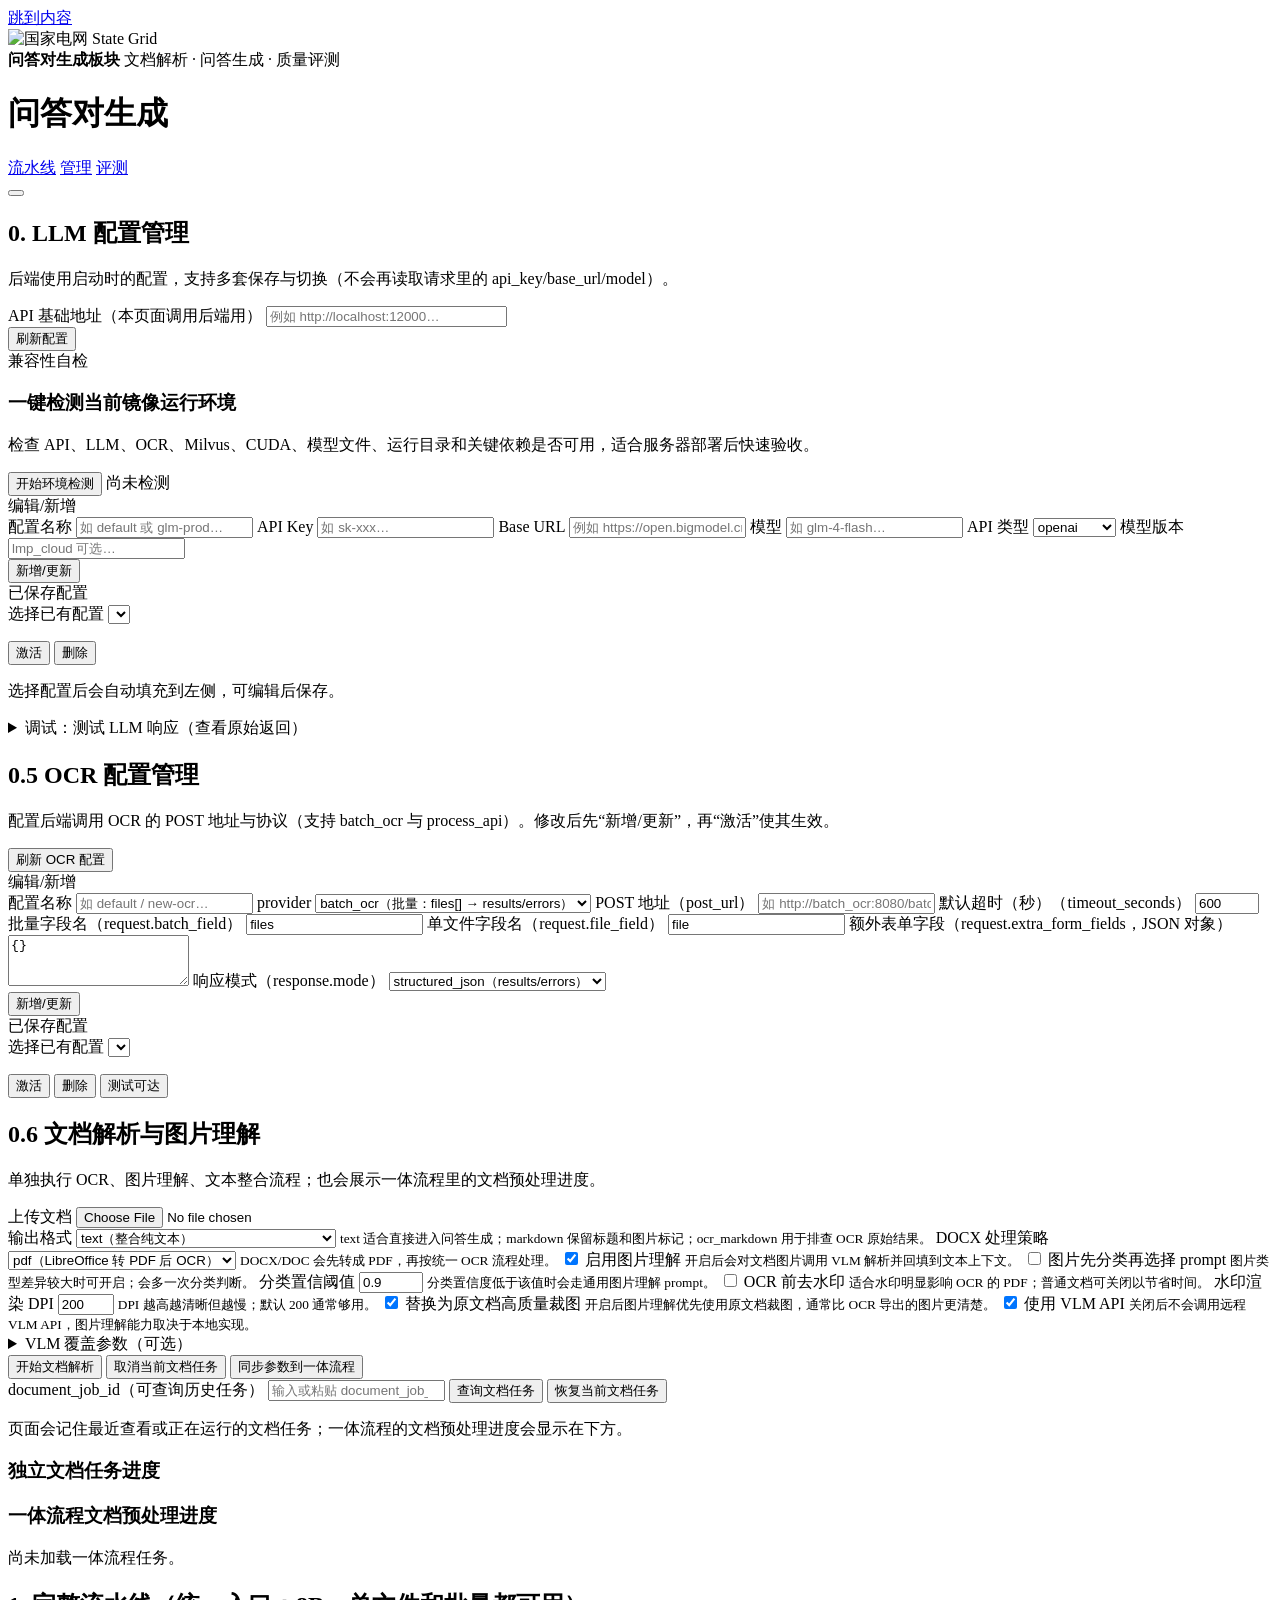
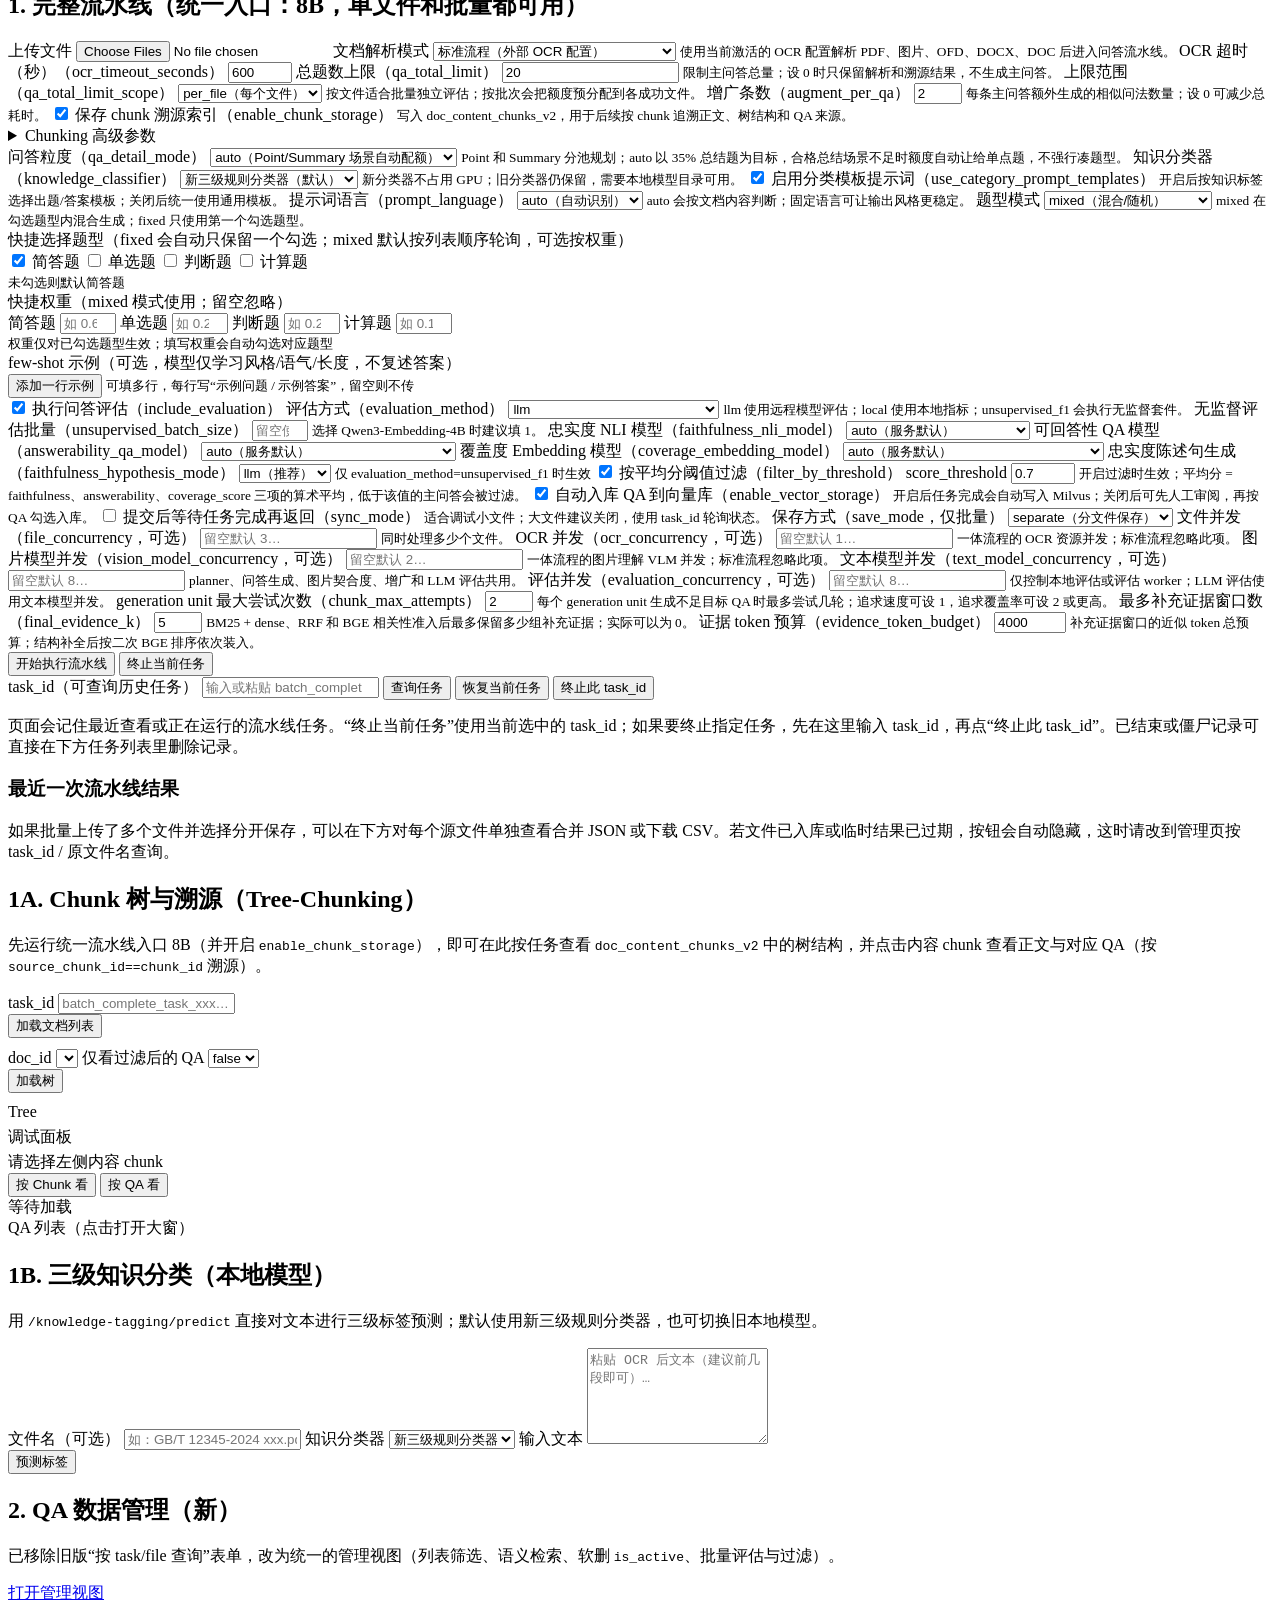
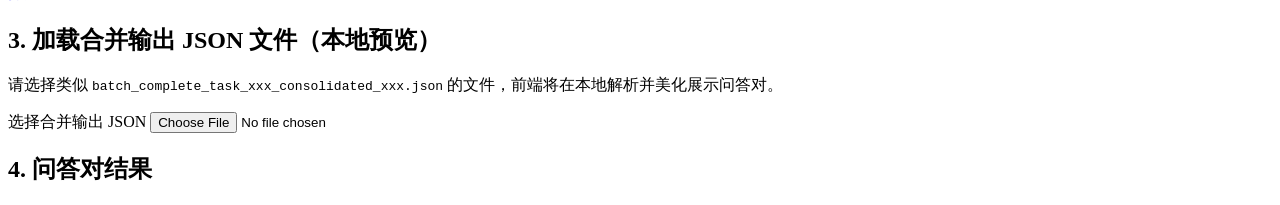
==== static/index.html @ fcb0b1b2 "fix(ui): refresh concurrency settings assets" ====
<!doctype html>
<html lang="zh-CN">
  <head>
    <meta charset="utf-8" />
    <meta name="viewport" content="width=device-width, initial-scale=1" />
    <title>QA 处理与浏览</title>
    <link rel="icon" type="image/png" href="/ui/59e73d111ceb75d7cefaa8ec07f9fb07.png" />
    <link rel="preconnect" href="https://fonts.googleapis.com" />
    <link rel="preconnect" href="https://fonts.gstatic.com" crossorigin />
    <link
      href="https://fonts.googleapis.com/css2?family=Fira+Code:wght@400;500;600&family=Fira+Sans:wght@300;400;500;600;700&display=swap"
      rel="stylesheet"
    />
    <link rel="stylesheet" href="/ui/styles.css?v=2026-08-14-7" />
  </head>
  <body class="app-shell qa-workbench-redesign">
    <a class="skip-link" href="#main">跳到内容</a>
    <header>
      <div class="header-row">
        <div class="app-brand" aria-label="问答对生成板块">
          <div class="app-brand-logo">
            <img src="/ui/59e73d111ceb75d7cefaa8ec07f9fb07.png" alt="国家电网 State Grid" />
          </div>
          <div class="app-brand-copy">
            <strong>问答对生成板块</strong>
            <span>文档解析 · 问答生成 · 质量评测</span>
          </div>
        </div>
        <h1 class="app-shell-page-title">问答对生成</h1>
        <div class="header-actions">
          <nav class="nav">
            <a class="active" href="/ui/index.html" aria-current="page">流水线</a>
            <a href="/ui/admin.html">管理</a>
            <a href="/ui/eval.html">评测</a>
          </nav>
          <button type="button" class="icon-btn" id="themeToggle" aria-label="切换主题" title="切换主题"></button>
        </div>
      </div>
    </header>

    <main id="main">
      <section class="card">
        <h2>0. LLM 配置管理</h2>
        <p class="hint">
          后端使用启动时的配置，支持多套保存与切换（不会再读取请求里的 api_key/base_url/model）。
        </p>
        <div class="form-grid" style="margin-top: 10px">
          <label>
            API 基础地址（本页面调用后端用）
            <input
              type="text"
              id="apiBaseUrl"
              placeholder="例如 http://localhost:12000…"
              size="28"
            />
          </label>
          <div class="actions-row">
            <button type="button" id="btnCfgRefresh" class="secondary">刷新配置</button>
          </div>
          <span id="cfgStatus" class="hint" aria-live="polite"></span>
        </div>
        <div class="env-check-panel" aria-labelledby="envCheckTitle">
          <div class="env-check-copy">
            <div class="eyebrow">兼容性自检</div>
            <h3 id="envCheckTitle">一键检测当前镜像运行环境</h3>
            <p>
              检查 API、LLM、OCR、Milvus、CUDA、模型文件、运行目录和关键依赖是否可用，适合服务器部署后快速验收。
            </p>
          </div>
          <div class="env-check-action">
            <div class="actions-row env-check-row">
              <button type="button" id="btnEnvironmentCheck" class="env-check-button">开始环境检测</button>
              <span id="environmentCheckStatus" class="env-check-status" aria-live="polite">尚未检测</span>
            </div>
            <div id="environmentCheckSummary" class="env-check-summary" hidden></div>
          </div>
          <div id="environmentCheckResults" class="env-check-results" hidden></div>
        </div>
        <div class="llm-config-split">
          <div class="llm-config-panel">
            <div class="llm-config-title">编辑/新增</div>
            <div class="llm-config-fields">
              <label>
                配置名称
                <input type="text" id="cfgName" placeholder="如 default 或 glm-prod…" />
              </label>
              <label>
                API Key
                <input type="text" id="cfgKey" placeholder="如 sk-xxx…" />
              </label>
              <label>
                Base URL
                <input
                  type="text"
                  id="cfgBaseUrl"
                  placeholder="例如 https://open.bigmodel.cn/api/paas/v4/…"
                />
              </label>
              <label>
                模型
                <input type="text" id="cfgModel" placeholder="如 glm-4-flash…" />
              </label>
              <label>
                API 类型
                <select id="cfgApiType">
                  <option value="openai">openai</option>
                  <option value="lmp_cloud">lmp_cloud</option>
                </select>
              </label>
              <label>
                模型版本
                <input type="text" id="cfgModelVersion" placeholder="lmp_cloud 可选…" />
              </label>
            </div>
            <div class="actions-row llm-config-actions">
              <button type="button" id="btnCfgSave">新增/更新</button>
            </div>
          </div>

          <div class="llm-config-panel">
            <div class="llm-config-title">已保存配置</div>
            <label>
              选择已有配置
              <select id="cfgSelect"></select>
            </label>
            <p id="cfgActive" class="hint llm-config-active"></p>
            <div class="actions-row llm-config-actions">
              <button type="button" id="btnCfgActivate">激活</button>
              <button type="button" id="btnCfgDelete" class="danger">删除</button>
            </div>
            <p class="hint">选择配置后会自动填充到左侧，可编辑后保存。</p>
          </div>
        </div>

        <details style="margin-top: 10px">
          <summary>调试：测试 LLM 响应（查看原始返回）</summary>
          <div class="form-grid" style="margin-top: 10px">
            <label>
              system_prompt
              <input
                type="text"
                id="llmDebugSystemPrompt"
                value="You are a helpful assistant."
              />
            </label>
            <label>
              response_format
              <select id="llmDebugResponseFormat">
                <option value="json_object" selected>json_object</option>
                <option value="text">text</option>
              </select>
            </label>
            <label>
              timeout_seconds
              <input type="number" id="llmDebugTimeoutSeconds" value="30" min="1" max="600" />
            </label>
            <label>
              max_tokens
              <input type="number" id="llmDebugMaxTokens" value="256" min="1" max="4096" />
            </label>
          </div>
          <label style="margin-top: 10px">
            prompt
            <textarea id="llmDebugPrompt" rows="4">{"ping":"pong"}</textarea>
          </label>
          <div class="actions-row" style="margin-top: 10px">
            <button type="button" id="btnLlmDebug" class="secondary">测试 LLM 响应</button>
          </div>
          <pre id="llmDebugOutput"></pre>
        </details>
      </section>

      <section class="card">
        <h2>0.5 OCR 配置管理</h2>
        <p class="hint">
          配置后端调用 OCR 的 POST 地址与协议（支持 batch_ocr 与 process_api）。修改后先“新增/更新”，再“激活”使其生效。
        </p>
        <div class="form-grid" style="margin-top: 10px">
          <div class="actions-row">
            <button type="button" id="btnOcrCfgRefresh" class="secondary">刷新 OCR 配置</button>
          </div>
          <span id="ocrCfgStatus" class="hint" aria-live="polite"></span>
        </div>
        <div class="llm-config-split">
          <div class="llm-config-panel">
            <div class="llm-config-title">编辑/新增</div>
            <div class="llm-config-fields">
              <label>
                配置名称
                <input type="text" id="ocrCfgName" placeholder="如 default / new-ocr…" />
              </label>
              <label>
                provider
                <select id="ocrCfgProvider">
                  <option value="batch_ocr" selected>batch_ocr（批量：files[] → results/errors）</option>
                  <option value="process_api">process_api（单文件：file → text/file）</option>
                </select>
              </label>
              <label>
                POST 地址（post_url）
                <input
                  type="text"
                  id="ocrCfgPostUrl"
                  placeholder="如 http://batch_ocr:8080/batch_ocr 或 http://new-ocr:8000/process…"
                />
              </label>
              <label>
                默认超时（秒）（timeout_seconds）
                <input type="number" id="ocrCfgTimeoutSeconds" value="600" min="1" max="3600" step="1" />
              </label>
              <label>
                批量字段名（request.batch_field）
                <input type="text" id="ocrCfgBatchField" value="files" />
              </label>
              <label>
                单文件字段名（request.file_field）
                <input type="text" id="ocrCfgFileField" value="file" />
              </label>
              <label>
                额外表单字段（request.extra_form_fields，JSON 对象）
                <textarea id="ocrCfgExtraFields" rows="3">{}</textarea>
              </label>
              <label>
                响应模式（response.mode）
                <select id="ocrCfgResponseMode">
                  <option value="structured_json" selected>structured_json（results/errors）</option>
                  <option value="text">text（响应体为全文）</option>
                  <option value="file">file（响应体为文本文件）</option>
                </select>
              </label>
            </div>
            <div class="actions-row llm-config-actions">
              <button type="button" id="btnOcrCfgSave">新增/更新</button>
            </div>
          </div>

          <div class="llm-config-panel">
            <div class="llm-config-title">已保存配置</div>
            <label>
              选择已有配置
              <select id="ocrCfgSelect"></select>
            </label>
            <p id="ocrCfgActive" class="hint llm-config-active"></p>
            <div class="actions-row llm-config-actions">
              <button type="button" id="btnOcrCfgActivate">激活</button>
              <button type="button" id="btnOcrCfgDelete" class="danger">删除</button>
              <button type="button" id="btnOcrCfgTest" class="secondary">测试可达</button>
            </div>
          </div>
        </div>
      </section>

      <section class="card" id="dwDocumentPanel">
        <h2>0.6 文档解析与图片理解</h2>
        <p class="hint">
          单独执行 OCR、图片理解、文本整合流程；也会展示一体流程里的文档预处理进度。
        </p>
        <form id="dwJobForm">
          <label>
            上传文档
            <input type="file" id="dwFileInput" />
          </label>
          <div class="form-grid">
            <label>
              输出格式
              <select id="dwOutputFormat">
                <option value="text" selected>text（整合纯文本）</option>
                <option value="markdown">markdown（整合 Markdown）</option>
                <option value="ocr_markdown">ocr_markdown（原始 OCR Markdown）</option>
              </select>
              <small>text 适合直接进入问答生成；markdown 保留标题和图片标记；ocr_markdown 用于排查 OCR 原始结果。</small>
            </label>
            <label>
              DOCX 处理策略
              <select id="dwDocxStrategy">
                <option value="pdf" selected>pdf（LibreOffice 转 PDF 后 OCR）</option>
              </select>
              <small>DOCX/DOC 会先转成 PDF，再按统一 OCR 流程处理。</small>
            </label>
            <label>
              <input type="checkbox" id="dwEnableImageAnalysis" checked />
              启用图片理解
              <small>开启后会对文档图片调用 VLM 解析并回填到文本上下文。</small>
            </label>
            <label>
              <input type="checkbox" id="dwEnableClassification" />
              图片先分类再选择 prompt
              <small>图片类型差异较大时可开启；会多一次分类判断。</small>
            </label>
            <label>
              分类置信阈值
              <input type="number" id="dwClassificationThreshold" value="0.9" min="0" max="1" step="0.01" />
              <small>分类置信度低于该值时会走通用图片理解 prompt。</small>
            </label>
            <label>
              <input type="checkbox" id="dwRemoveWatermark" />
              OCR 前去水印
              <small>适合水印明显影响 OCR 的 PDF；普通文档可关闭以节省时间。</small>
            </label>
            <label>
              水印渲染 DPI
              <input type="number" id="dwWatermarkDpi" value="200" min="72" max="600" step="1" />
              <small>DPI 越高越清晰但越慢；默认 200 通常够用。</small>
            </label>
            <label>
              <input type="checkbox" id="dwReplaceImages" checked />
              替换为原文档高质量裁图
              <small>开启后图片理解优先使用原文档裁图，通常比 OCR 导出的图片更清楚。</small>
            </label>
            <label>
              <input type="checkbox" id="dwUseApi" checked />
              使用 VLM API
              <small>关闭后不会调用远程 VLM API，图片理解能力取决于本地实现。</small>
            </label>
          </div>
          <details style="width: 100%">
            <summary>VLM 覆盖参数（可选）</summary>
            <div class="form-grid" style="margin-top: 10px">
              <label>
                API Base
                <input type="text" id="dwVlmApiBase" placeholder="留空使用当前激活 OCR 配置里的 VLM API Base…" />
              </label>
              <label>
                模型
                <input type="text" id="dwVlmModelName" placeholder="留空使用当前激活 OCR 配置里的 VLM 模型…" />
              </label>
              <label>
                API Key
                <input type="text" id="dwVlmApiKey" placeholder="留空使用当前激活 OCR 配置里的 VLM Key…" />
              </label>
              <label>
                API 类型
                <select id="dwVlmApiType">
                  <option value="openai" selected>openai</option>
                  <option value="lmp_cloud">lmp_cloud</option>
                </select>
              </label>
              <label>
                模型版本
                <input type="text" id="dwVlmModelVersion" placeholder="可选…" />
              </label>
            </div>
          </details>
          <div class="actions-row">
            <button type="submit">开始文档解析</button>
            <button type="button" id="dwCancelJobBtn" class="secondary">取消当前文档任务</button>
            <button type="button" id="dwSyncToIntegratedBtn" class="secondary">同步参数到一体流程</button>
          </div>
        </form>
        <div class="task-console">
          <div class="task-console-grid">
            <label class="task-console-primary">
              document_job_id（可查询历史任务）
              <input type="search" id="dwJobIdInput" placeholder="输入或粘贴 document_job_xxx…" />
            </label>
            <button type="button" id="dwLoadJobBtn" class="secondary">查询文档任务</button>
            <button type="button" id="dwRestoreJobBtn" class="secondary">恢复当前文档任务</button>
          </div>
          <p class="hint" id="dwJobHint">页面会记住最近查看或正在运行的文档任务；一体流程的文档预处理进度会显示在下方。</p>
          <div id="dwJobHistory" class="task-history-list"></div>
        </div>
        <div class="dw-progress-layout">
          <section class="dw-progress-panel">
            <h3>独立文档任务进度</h3>
            <div id="dwProgressSummary" class="dw-progress-summary"></div>
            <div id="dwProgressFiles" class="dw-file-progress-list"></div>
            <div id="dwOutputLinks" class="dw-output-links"></div>
            <pre id="dwJobStatus"></pre>
          </section>
          <section class="dw-progress-panel">
            <h3>一体流程文档预处理进度</h3>
            <div id="dwIntegratedProgress" class="dw-file-progress-list">
              <div class="task-history-empty">尚未加载一体流程任务。</div>
            </div>
          </section>
        </div>
      </section>

      <section class="card">
        <h2>1. 完整流水线（统一入口：8B，单文件和批量都可用）</h2>
        <form id="pipelineForm">
          <label>
            上传文件
            <input
              type="file"
              id="pipelineFileInput"
              multiple
            />
          </label>
          <label>
            文档解析模式
            <select id="pipelineProcessingMode">
              <option value="standard" selected>标准流程（外部 OCR 配置）</option>
              <option value="integrated">一体流程（内置文档解析与图片理解）</option>
            </select>
            <small id="pipelineProcessingModeHint">
              使用当前激活的 OCR 配置解析 PDF、图片、OFD、DOCX、DOC 后进入问答流水线。
            </small>
          </label>
          <label id="ocrTimeoutField">
            OCR 超时（秒）（ocr_timeout_seconds）
            <input
              type="number"
              id="ocrTimeoutSeconds"
              value="600"
              min="1"
              max="3600"
              step="1"
            />
          </label>
          <details id="integratedDocumentOptions" style="width: 100%" hidden>
            <summary>内置文档解析参数</summary>
            <div class="form-grid" style="margin-top: 10px">
              <label>
                <input type="checkbox" id="integratedOcrEnabled" checked />
                启用 OCR/文档抽取（ocr_enabled）
              </label>
              <label>
                <input type="checkbox" id="integratedOcrFailFast" />
                任一文件解析失败则整体失败（ocr_fail_fast）
              </label>
              <label>
                <input type="checkbox" id="integratedRemoveWatermark" />
                OCR 前去水印预处理（remove_watermark）
              </label>
              <label>
                <input type="checkbox" id="integratedReplaceImages" checked />
                替换为原文档高质量裁图（replace_images）
              </label>
              <label>
                水印渲染 DPI（watermark_dpi）
                <input type="number" id="integratedWatermarkDpi" value="200" min="72" max="600" step="1" />
              </label>
              <label>
                DOCX 处理策略（docx_strategy）
                <select id="integratedDocxStrategy">
                  <option value="pdf" selected>pdf（LibreOffice 转 PDF 后 OCR）</option>
                </select>
              </label>
              <label>
                图片上下文摘要（image_context_summary_mode）
                <select id="imageContextSummaryMode">
                  <option value="lightweight" selected>lightweight</option>
                  <option value="llm">llm</option>
                </select>
              </label>
              <label>
                <input type="checkbox" id="integratedEnableImageAnalysis" checked />
                执行图片理解（enable_image_analysis）
              </label>
              <label>
                <input type="checkbox" id="integratedEnableImageClassification" />
                图片先分类再选择 prompt（enable_image_classification）
              </label>
              <label>
                图片分类置信阈值（classification_confidence_threshold）
                <input type="number" id="integratedClassificationThreshold" value="0" min="0" max="1" step="0.01" />
              </label>
              <label>
                <input type="checkbox" id="imageFitCheckEnabled" checked />
                图片解析结果契合度判断（image_fit_check_enabled）
              </label>
              <label>
                图片回填最小分数（image_fit_min_score）
                <input type="number" id="imageFitMinScore" value="0.65" min="0" max="1" step="0.01" />
              </label>
            </div>
            <details style="margin-top: 10px">
              <summary>图片理解 VLM 覆盖参数（可选）</summary>
              <div class="form-grid" style="margin-top: 10px">
                <label>
                  VLM API Base（vlm_api_base）
                  <input type="text" id="integratedVlmApiBase" placeholder="留空使用当前激活 OCR 配置里的 VLM API Base…" />
                </label>
                <label>
                  VLM 模型名（vlm_model_name）
                  <input type="text" id="integratedVlmModelName" placeholder="留空使用当前激活 OCR 配置里的 VLM 模型…" />
                </label>
                <label>
                  VLM API Key（vlm_api_key）
                  <input type="text" id="integratedVlmApiKey" placeholder="留空使用当前激活 OCR 配置里的 VLM Key…" />
                </label>
                <label>
                  VLM API 类型（vlm_api_type）
                  <select id="integratedVlmApiType">
                    <option value="">默认</option>
                    <option value="openai">openai</option>
                    <option value="lmp_cloud">lmp_cloud</option>
                  </select>
                </label>
                <label>
                  VLM 模型版本（vlm_model_version）
                  <input type="text" id="integratedVlmModelVersion" placeholder="可选…" />
                </label>
              </div>
            </details>
          </details>
          <label>
            总题数上限（qa_total_limit）
            <input
              type="number"
              id="qaTotalLimit"
              value="20"
              min="0"
            />
            <small>限制主问答总量；设 0 时只保留解析和溯源结果，不生成主问答。</small>
          </label>
          <label>
            上限范围（qa_total_limit_scope）
            <select id="qaTotalLimitScope">
              <option value="per_file">per_file（每个文件）</option>
              <option value="batch">batch（整个批次）</option>
            </select>
            <small>按文件适合批量独立评估；按批次会把额度预分配到各成功文件。</small>
          </label>
          <label>
            增广条数（augment_per_qa）
            <input
              type="number"
              id="augmentPerQa"
              value="2"
              min="0"
              max="10"
            />
            <small>每条主问答额外生成的相似问法数量；设 0 可减少总耗时。</small>
          </label>
          <label>
            <input type="checkbox" id="enableChunkStorage" checked />
            保存 chunk 溯源索引（enable_chunk_storage）
            <small>写入 doc_content_chunks_v2，用于后续按 chunk 追溯正文、树结构和 QA 来源。</small>
          </label>
          <details style="width: 100%">
            <summary>Chunking 高级参数</summary>
            <div class="form-grid" style="margin-top: 10px">
              <div style="grid-column: 1 / -1; font-weight: 600">通用参数</div>
              <label>
                前缀层数（chunking_prefix_max_depth，所有模式共同生效）
                <input type="number" id="chunkingPrefixMaxDepth" value="4" min="0" max="12" />
                <small>把上级标题拼到 chunk 前面，提升检索和来源定位稳定性。</small>
              </label>
              <label>
                块大小（chunk_size，所有模式共同生效）
                <input
                  type="number"
                  id="chunkSize"
                  value="600"
                  min="1"
                />
                <small>控制切块目标长度；越小 chunk 越多，生成任务也越多。</small>
              </label>
              <div style="grid-column: 1 / -1; margin-top: 4px; font-weight: 600">模式选择</div>
              <label>
                切分方式（chunking_split_type）
                <select id="chunkingSplitType">
                  <option value="markdown">markdown（按标题和大纲）</option>
                  <option value="text">text（按指定分隔符）</option>
                  <option value="token">token（按 token 长度）</option>
                  <option value="recursive">recursive（递归分隔）</option>
                  <option value="code">code（按代码结构）</option>
                  <option value="custom">custom（按自定义分隔符）</option>
                </select>
              </label>
              <div id="chunkingModeSummary" style="grid-column: 1 / -1; color: var(--text-secondary, #666)">
                当前模式：按标题和大纲切分；适合政策、制度、合同、报告这类有明确层级结构的文本。
              </div>
              <div style="grid-column: 1 / -1; margin-top: 4px; font-weight: 600">当前模式参数</div>

              <div
                class="chunking-mode-panel"
                data-chunking-mode="markdown"
                style="grid-column: 1 / -1"
              >
                <div class="form-grid">
                  <label>
                    markdown 最小长度（chunking_text_split_min_length）
                    <input type="number" id="chunkingTextSplitMinLength" min="1" placeholder="默认自动" />
                  </label>
                  <label>
                    markdown 最大长度（chunking_text_split_max_length）
                    <input type="number" id="chunkingTextSplitMaxLength" min="1" placeholder="默认跟随 chunk_size" />
                  </label>
                </div>
              </div>

              <div
                class="chunking-mode-panel"
                data-chunking-mode="text"
                style="grid-column: 1 / -1; display: none"
              >
                <div class="form-grid">
                  <label>
                    text 分隔符（chunking_separator）
                    <input type="text" id="chunkingSeparator" placeholder="默认 \\n\\n" />
                  </label>
                  <label>
                    重叠长度（chunking_chunk_overlap）
                    <input type="number" id="chunkingChunkOverlap" min="0" placeholder="默认自动" />
                  </label>
                </div>
              </div>

              <div
                class="chunking-mode-panel"
                data-chunking-mode="token"
                style="grid-column: 1 / -1; display: none"
              >
                <div class="form-grid">
                  <label>
                    重叠长度（chunking_chunk_overlap）
                    <input type="number" id="chunkingChunkOverlapToken" min="0" placeholder="默认自动" />
                  </label>
                </div>
              </div>

              <div
                class="chunking-mode-panel"
                data-chunking-mode="recursive"
                style="grid-column: 1 / -1; display: none"
              >
                <div class="form-grid">
                  <label>
                    recursive 分隔符（chunking_separators）
                    <textarea
                      id="chunkingSeparators"
                      rows="2"
                      placeholder="默认 |, ##, >, -；支持逗号、换行或 JSON 数组"
                    ></textarea>
                  </label>
                  <label>
                    重叠长度（chunking_chunk_overlap）
                    <input type="number" id="chunkingChunkOverlapRecursive" min="0" placeholder="默认自动" />
                  </label>
                </div>
              </div>

              <div
                class="chunking-mode-panel"
                data-chunking-mode="code"
                style="grid-column: 1 / -1; display: none"
              >
                <div class="form-grid">
                  <label>
                    code 语言（chunking_split_language）
                    <input type="text" id="chunkingSplitLanguage" placeholder="默认 js；例如 python / java / markdown" />
                  </label>
                  <label>
                    重叠长度（chunking_chunk_overlap）
                    <input type="number" id="chunkingChunkOverlapCode" min="0" placeholder="默认自动" />
                  </label>
                </div>
              </div>

              <div
                class="chunking-mode-panel"
                data-chunking-mode="custom"
                style="grid-column: 1 / -1; display: none"
              >
                <div class="form-grid">
                  <label>
                    custom 分隔符（chunking_custom_separator）
                    <input type="text" id="chunkingCustomSeparator" placeholder="默认 ---" />
                  </label>
                </div>
              </div>

              <label style="grid-column: 1 / -1">
                手工切分点（chunking_manual_split_points）
                <textarea
                  id="chunkingManualSplitPoints"
                  rows="3"
                  placeholder="可选覆盖项；按字符位置填写，支持 120,480,900 或 JSON 数组；填写后优先于上面的模式"
                ></textarea>
                <small>手工切分不是常规模式参数，而是覆盖项；只有你明确填写时才会生效。</small>
              </label>
              <label>
                <input type="checkbox" id="chunkStorageFailFast" />
                溯源索引失败时终止任务（chunk_storage_fail_fast）
                <small>开启后，chunk 溯源索引写入失败会让整个任务失败；默认关闭，优先保证 QA 生成完成。</small>
              </label>
            </div>
          </details>
          <label>
            问答粒度（qa_detail_mode）
            <select id="qaDetailMode">
              <option value="auto" selected>auto（Point/Summary 场景自动配额）</option>
              <option value="point">point（单点事实直答）</option>
              <option value="summary">summary（总结/对比/推理）</option>
            </select>
            <small>Point 和 Summary 分池规划；auto 以 35% 总结题为目标，合格总结场景不足时额度自动让给单点题，不强行凑题型。</small>
          </label>
          <label>
            知识分类器（knowledge_classifier）
            <select id="knowledgeClassifier">
              <option value="doc_level3_rule" selected>新三级规则分类器（默认）</option>
              <option value="legacy_model">旧本地模型分类器</option>
            </select>
            <small>新分类器不占用 GPU；旧分类器仍保留，需要本地模型目录可用。</small>
          </label>
          <label>
            <input type="checkbox" id="useCategoryPromptTemplates" checked />
            启用分类模板提示词（use_category_prompt_templates）
            <small>开启后按知识标签选择出题/答案模板；关闭后统一使用通用模板。</small>
          </label>
          <label>
            提示词语言（prompt_language）
            <select id="promptLanguage">
              <option value="auto">auto（自动识别）</option>
              <option value="zh">zh（中文模板）</option>
              <option value="en">en（英文模板）</option>
            </select>
            <small>auto 会按文档内容判断；固定语言可让输出风格更稳定。</small>
          </label>
          <label>
            题型模式
            <select id="questionTypeMode">
              <option value="mixed">mixed（混合/随机）</option>
              <option value="fixed">fixed（仅使用列表首个）</option>
            </select>
            <small>mixed 在勾选题型内混合生成；fixed 只使用第一个勾选题型。</small>
          </label>
            <div class="inline-checkbox-group">
              <span>快捷选择题型（fixed 会自动只保留一个勾选；mixed 默认按列表顺序轮询，可选按权重）</span>
              <div class="qt-grid">
                <label><input type="checkbox" name="questionTypeOption" value="简答题" checked /> 简答题</label>
                <label><input type="checkbox" name="questionTypeOption" value="单选题" /> 单选题</label>
                <label><input type="checkbox" name="questionTypeOption" value="判断题" /> 判断题</label>
                <label><input type="checkbox" name="questionTypeOption" value="计算题" /> 计算题</label>
              </div>
              <small>未勾选则默认简答题</small>
            </div>
            <div class="inline-checkbox-group">
              <span>快捷权重（mixed 模式使用；留空忽略）</span>
            <div class="qt-grid">
              <label>
                简答题
                <input type="number" id="weightShort" name="qtWeight" min="0" max="1" step="0.1" placeholder="如 0.6…" />
              </label>
              <label>
                单选题
                <input type="number" id="weightChoice" name="qtWeight" min="0" max="1" step="0.1" placeholder="如 0.2…" />
              </label>
              <label>
                判断题
                <input type="number" id="weightJudge" name="qtWeight" min="0" max="1" step="0.1" placeholder="如 0.2…" />
              </label>
              <label>
                计算题
                <input type="number" id="weightCalc" name="qtWeight" min="0" max="1" step="0.1" placeholder="如 0.1…" />
              </label>
            </div>
            <small>权重仅对已勾选题型生效；填写权重会自动勾选对应题型</small>
          </div>
          <div class="inline-checkbox-group">
            <span>few-shot 示例（可选，模型仅学习风格/语气/长度，不复述答案）</span>
            <div id="fewShotList"></div>
            <div class="fewshot-actions">
              <button type="button" id="addFewShotBtn">添加一行示例</button>
              <small>可填多行，每行写“示例问题 / 示例答案”，留空则不传</small>
            </div>
          </div>
          <label>
            <input type="checkbox" id="includeEvaluation" checked />
            执行问答评估（include_evaluation）
          </label>
          <label>
            评估方式（evaluation_method）
            <select id="evaluationMethod">
              <option value="llm">llm</option>
              <option value="local">local</option>
              <option value="unsupervised_f1">unsupervised_f1（无监督套件）</option>
            </select>
            <small>llm 使用远程模型评估；local 使用本地指标；unsupervised_f1 会执行无监督套件。</small>
          </label>
          <label>
            无监督评估批量（unsupervised_batch_size）
            <input type="number" id="unsupervisedBatchSize" min="1" max="512" step="1" placeholder="留空使用后端默认" />
            <small>选择 Qwen3-Embedding-4B 时建议填 1。</small>
          </label>
          <label>
            忠实度 NLI 模型（faithfulness_nli_model）
            <select id="faithfulnessNliModel">
              <option value="" selected>auto（服务默认）</option>
              <option value="mdeberta_v3_base_xnli_nli_2mil7">mDeBERTa XNLI（默认）</option>
              <option value="erlangshen_roberta_110m_nli">Erlangshen RoBERTa NLI</option>
              <option value="xlm_roberta_large_xnli">XLM-RoBERTa Large XNLI</option>
            </select>
          </label>
          <label>
            可回答性 QA 模型（answerability_qa_model）
            <select id="answerabilityQaModel">
              <option value="" selected>auto（服务默认）</option>
              <option value="deepset_xlm_roberta_base_squad2">XLM-RoBERTa Base SQuAD2（默认）</option>
              <option value="deepset_xlm_roberta_large_squad2">XLM-RoBERTa Large SQuAD2</option>
            </select>
          </label>
          <label>
            覆盖度 Embedding 模型（coverage_embedding_model）
            <select id="coverageEmbeddingModel">
              <option value="" selected>auto（服务默认）</option>
              <option value="bge-m3">BGE-M3（默认）</option>
              <option value="qwen3_embedding_0_6b">Qwen3-Embedding-0.6B</option>
              <option value="qwen3_embedding_4b">Qwen3-Embedding-4B（建议 batch=1）</option>
            </select>
          </label>
          <label>
            忠实度陈述句生成（faithfulness_hypothesis_mode）
            <select id="faithfulnessHypothesisMode">
              <option value="llm" selected>llm（推荐）</option>
            </select>
            <small>仅 evaluation_method=unsupervised_f1 时生效</small>
          </label>
          <label>
            <input type="checkbox" id="filterByThreshold" checked />
            按平均分阈值过滤（filter_by_threshold）
          </label>
          <label>
            score_threshold
            <input
              type="number"
              id="scoreThreshold"
              value="0.7"
              min="0"
              max="1"
              step="0.05"
            />
            <small>开启过滤时生效；平均分 = faithfulness、answerability、coverage_score 三项的算术平均，低于该值的主问答会被过滤。</small>
          </label>
          <label>
            <input type="checkbox" id="enableVectorStorage" checked />
            自动入库 QA 到向量库（enable_vector_storage）
            <small>开启后任务完成会自动写入 Milvus；关闭后可先人工审阅，再按 QA 勾选入库。</small>
          </label>
          <label>
            <input type="checkbox" id="syncMode" />
            提交后等待任务完成再返回（sync_mode）
            <small>适合调试小文件；大文件建议关闭，使用 task_id 轮询状态。</small>
          </label>
          <label>
            保存方式（save_mode，仅批量）
            <select id="saveMode">
              <option value="separate">separate（分文件保存）</option>
              <option value="unified">unified（合并输出）</option>
            </select>
          </label>
          <label>
            文件并发（file_concurrency，可选）
            <input
              type="number"
              id="fileConcurrency"
              min="1"
              placeholder="留空默认 3…"
            />
            <small>同时处理多少个文件。</small>
          </label>
          <label>
            OCR 并发（ocr_concurrency，可选）
            <input
              type="number"
              id="ocrConcurrency"
              min="1"
              placeholder="留空默认 1…"
            />
            <small>一体流程的 OCR 资源并发；标准流程忽略此项。</small>
          </label>
          <label>
            图片模型并发（vision_model_concurrency，可选）
            <input
              type="number"
              id="visionModelConcurrency"
              min="1"
              placeholder="留空默认 2…"
            />
            <small>一体流程的图片理解 VLM 并发；标准流程忽略此项。</small>
          </label>
          <label>
            文本模型并发（text_model_concurrency，可选）
            <input
              type="number"
              id="textModelConcurrency"
              min="1"
              placeholder="留空默认 8…"
            />
            <small>planner、问答生成、图片契合度、增广和 LLM 评估共用。</small>
          </label>
          <label>
            评估并发（evaluation_concurrency，可选）
            <input
              type="number"
              id="evaluationConcurrency"
              min="1"
              placeholder="留空默认 8…"
            />
            <small>仅控制本地评估或评估 worker；LLM 评估使用文本模型并发。</small>
          </label>
          <label>
            generation unit 最大尝试次数（chunk_max_attempts）
            <input
              type="number"
              id="chunkMaxAttempts"
              value="2"
              min="1"
              max="10"
              step="1"
            />
            <small>每个 generation unit 生成不足目标 QA 时最多尝试几轮；追求速度可设 1，追求覆盖率可设 2 或更高。</small>
          </label>
          <label>
            最多补充证据窗口数（final_evidence_k）
            <input type="number" id="finalEvidenceK" value="5" min="0" max="20" step="1" />
            <small>BM25 + dense、RRF 和 BGE 相关性准入后最多保留多少组补充证据；实际可以为 0。</small>
          </label>
          <label>
            证据 token 预算（evidence_token_budget）
            <input type="number" id="evidenceTokenBudget" value="4000" min="256" max="32000" step="256" />
            <small>补充证据窗口的近似 token 总预算；结构补全后按二次 BGE 排序依次装入。</small>
          </label>
          <div class="actions-row">
            <button type="submit" id="pipelineSubmitBtn">开始执行流水线</button>
            <button type="button" id="cancelTaskBtn" class="secondary">终止当前任务</button>
          </div>
        </form>
        <div class="task-console">
          <div class="task-console-grid">
            <label class="task-console-primary">
              task_id（可查询历史任务）
              <input type="search" id="taskIdInput" placeholder="输入或粘贴 batch_complete_task_xxx…" />
            </label>
            <button type="button" id="btnLoadTaskStatus" class="secondary">查询任务</button>
            <button type="button" id="btnRestoreLastTask" class="secondary">恢复当前任务</button>
            <button type="button" id="btnCancelTaskById" class="secondary danger-subtle">终止此 task_id</button>
          </div>
          <p class="hint" id="pipelineTaskHint">页面会记住最近查看或正在运行的流水线任务。“终止当前任务”使用当前选中的 task_id；如果要终止指定任务，先在这里输入 task_id，再点“终止此 task_id”。已结束或僵尸记录可直接在下方任务列表里删除记录。</p>
          <div id="pipelineTaskHistory" class="task-history-list"></div>
        </div>
        <div id="pipelineOutputsPanel">
          <h3>最近一次流水线结果</h3>
          <p class="hint">
            如果批量上传了多个文件并选择分开保存，可以在下方对每个源文件单独查看合并
            JSON 或下载 CSV。若文件已入库或临时结果已过期，按钮会自动隐藏，这时请改到管理页按
            task_id / 原文件名查询。
          </p>
          <div id="pipelineOutputsList"></div>
        </div>
        <div id="pipelineStatus"></div>
      </section>

      <section class="card">
        <h2>1A. Chunk 树与溯源（Tree-Chunking）</h2>
        <p class="hint">
          先运行统一流水线入口 8B（并开启 <code>enable_chunk_storage</code>），即可在此按任务查看
          <code>doc_content_chunks_v2</code> 中的树结构，并点击内容 chunk 查看正文与对应 QA（按
          <code>source_chunk_id==chunk_id</code> 溯源）。
        </p>
        <div class="form-grid" style="margin-top: 10px">
          <label>
            task_id
            <input type="text" id="chunkTaskId" placeholder="batch_complete_task_xxx…" />
          </label>
          <div class="actions-row">
            <button type="button" id="btnLoadChunkDocs" class="secondary">加载文档列表</button>
          </div>
        </div>
        <div class="form-grid" style="margin-top: 10px">
          <label>
            doc_id
            <select id="chunkDocSelect"></select>
          </label>
          <label>
            仅看过滤后的 QA
            <select id="chunkQaOnlyFiltered">
              <option value="false" selected>false</option>
              <option value="true">true</option>
            </select>
          </label>
          <div class="actions-row">
            <button type="button" id="btnLoadChunkTree" class="secondary">加载树</button>
          </div>
        </div>
        <div class="chunk-tree-grid" style="margin-top: 10px">
          <div class="chunk-tree-box">
            <div class="hint" style="margin: 0 0 6px 0">Tree</div>
            <div id="chunkTree"></div>
          </div>
          <div class="chunk-tree-box chunk-debug-panel">
            <div class="chunk-debug-topbar">
              <div>
                <div class="hint" style="margin: 0 0 4px 0">调试面板</div>
                <div id="chunkDebugSummary" class="chunk-debug-summary">请选择左侧内容 chunk</div>
              </div>
              <div class="chunk-debug-tabs" role="tablist" aria-label="Chunk 调试视图">
                <button
                  type="button"
                  id="chunkDebugTabChunk"
                  class="chunk-debug-tab is-active"
                  data-debug-view="chunk"
                  role="tab"
                  aria-selected="true"
                >
                  按 Chunk 看
                </button>
                <button
                  type="button"
                  id="chunkDebugTabQa"
                  class="chunk-debug-tab"
                  data-debug-view="qa"
                  role="tab"
                  aria-selected="false"
                >
                  按 QA 看
                </button>
              </div>
            </div>
            <div id="chunkDebugStatus" class="hint chunk-debug-status">等待加载</div>
            <div id="chunkDebugPanelChunk" class="chunk-debug-view is-active" data-debug-view-panel="chunk">
              <div id="chunkDebugChunkView"></div>
            </div>
            <div id="chunkDebugPanelQa" class="chunk-debug-view" data-debug-view-panel="qa">
              <div class="chunk-debug-qa-layout">
                <div class="chunk-debug-qa-list-box">
                  <div class="hint" style="margin: 0 0 6px 0">QA 列表（点击打开大窗）</div>
                  <div id="chunkDebugQaList" class="chunk-debug-qa-list"></div>
                </div>
              </div>
            </div>
            <pre id="chunkDetailOutput" hidden></pre>
            <pre id="chunkQaOutput" hidden></pre>
          </div>
        </div>
      </section>

      <section class="card">
        <h2>1B. 三级知识分类（本地模型）</h2>
        <p class="hint">
          用 <code>/knowledge-tagging/predict</code> 直接对文本进行三级标签预测；默认使用新三级规则分类器，也可切换旧本地模型。
        </p>
        <form id="knowledgeTagForm">
          <label>
            文件名（可选）
            <input type="text" id="knowledgeTagFilename" placeholder="如：GB/T 12345-2024 xxx.pdf…" />
          </label>
          <label>
            知识分类器
            <select id="knowledgeTagClassifier">
              <option value="doc_level3_rule" selected>新三级规则分类器</option>
              <option value="legacy_model">旧本地模型分类器</option>
            </select>
          </label>
          <label>
            输入文本
            <textarea id="knowledgeTagText" rows="6" placeholder="粘贴 OCR 后文本（建议前几段即可）…"></textarea>
          </label>
          <div class="actions-row">
            <button type="submit">预测标签</button>
          </div>
        </form>
        <pre id="knowledgeTagOutput"></pre>
      </section>

      <section class="card">
        <h2>2. QA 数据管理（新）</h2>
        <p class="hint">
          已移除旧版“按 task/file 查询”表单，改为统一的管理视图（列表筛选、语义检索、软删
          <code>is_active</code>、批量评估与过滤）。
        </p>
        <div class="actions-row">
          <a class="button-link" href="/ui/admin.html">打开管理视图</a>
        </div>
      </section>

      <section class="card">
        <h2>3. 加载合并输出 JSON 文件（本地预览）</h2>
        <p>
          请选择类似 <code>batch_complete_task_xxx_consolidated_xxx.json</code>
          的文件，前端将在本地解析并美化展示问答对。
        </p>
        <label>
          选择合并输出 JSON
          <input type="file" id="localJsonInput" accept="application/json" />
        </label>
        <pre id="metaInfo"></pre>
      </section>

      <section class="card">
        <h2>4. 问答对结果</h2>
        <div id="qaResults"></div>
      </section>
    </main>

    <div id="chunkQaDetailOverlay" class="drawer-overlay" hidden></div>
    <aside
      id="chunkQaDetailModal"
      class="chunk-qa-modal"
      role="dialog"
      aria-modal="true"
      aria-labelledby="chunkQaDetailModalTitle"
      aria-hidden="true"
      hidden
    >
      <div class="drawer-header chunk-qa-modal-header">
        <div>
          <div class="hint" style="margin: 0 0 3px 0">QA 检索生成详情</div>
          <h2 class="drawer-title" id="chunkQaDetailModalTitle">请选择一条问答对</h2>
        </div>
        <button
          type="button"
          class="icon-btn drawer-close"
          id="chunkQaDetailModalClose"
          aria-label="关闭问答对详情"
          title="关闭"
        >
          <span aria-hidden="true">×</span>
        </button>
      </div>
      <div id="chunkQaDetailModalBody" class="chunk-qa-modal-body"></div>
    </aside>

    <div id="chunkTextDetailOverlay" class="drawer-overlay" hidden></div>
    <aside
      id="chunkTextDetailModal"
      class="chunk-qa-modal chunk-text-modal"
      role="dialog"
      aria-modal="true"
      aria-labelledby="chunkTextDetailModalTitle"
      aria-describedby="chunkTextDetailModalPath"
      aria-hidden="true"
      hidden
    >
      <div class="drawer-header chunk-qa-modal-header">
        <div>
          <div class="hint" style="margin: 0 0 3px 0">Chunk 正文预览</div>
          <h2 class="drawer-title" id="chunkTextDetailModalTitle">Chunk 正文</h2>
          <div class="chunk-text-modal-path" id="chunkTextDetailModalPath">当前内容块</div>
        </div>
        <button
          type="button"
          class="icon-btn drawer-close"
          id="chunkTextDetailModalClose"
          aria-label="关闭 Chunk 正文预览"
          title="关闭"
        >
          <span aria-hidden="true">×</span>
        </button>
      </div>
      <div class="chunk-qa-modal-body chunk-text-modal-body">
        <div id="chunkTextDetailModalBody" class="chunk-text-modal-content"></div>
      </div>
    </aside>

    <script src="/ui/ui.js?v=2026-08-14-5"></script>
    <script src="/ui/app_runtime.js?v=2026-07-03-1"></script>
    <script src="/ui/app_config.js?v=2026-06-25-1"></script>
    <script src="/ui/app_render.js?v=2026-08-14-4"></script>
    <script src="/ui/app_query.js?v=2026-08-14-5"></script>
    <script src="/ui/app.js?v=2026-08-15-1"></script>
    <script>
      (function () {
        if (window.__QA_UI_APPJS_READY__) return;
        const btn = document.getElementById('btnLlmDebug');
        const output = document.getElementById('llmDebugOutput');
        if (output) output.textContent = '提示：页面脚本未正确加载，已启用兜底测试逻辑。';
        if (!btn) return;

        function normalizeApiBaseUrl(value, fallbackOrigin) {
          const v = String(value || '').trim();
          const origin = String(fallbackOrigin || '').trim();
          if (!v) return origin;
          if (v.startsWith('http://') || v.startsWith('https://')) return v;
          if (v.startsWith('//')) return `${window.location.protocol}${v}`;
          if (/^[a-zA-Z][a-zA-Z0-9+.-]*:\/\//.test(v)) return v;
          if (/^[^\/\s]+(:\d+)?$/.test(v)) {
            const proto = (origin && origin.split('://')[0]) || window.location.protocol.replace(':', '');
            return `${proto}://${v}`;
          }
          return origin;
        }

        async function fetchJson(url, options) {
          const resp = await fetch(url, options);
          const text = await resp.text();
          let data = null;
          try {
            data = text ? JSON.parse(text) : null;
          } catch (e) {
            data = { raw: text };
          }
          if (!resp.ok) {
            const detail = data && (data.detail || data.message || data.error);
            throw new Error(detail || text || resp.statusText || `HTTP ${resp.status}`);
          }
          return data;
        }

        btn.addEventListener('click', async () => {
          const origin = String(window.location.origin || '').replace(/\/+$/, '');
          const apiRaw = document.getElementById('apiBaseUrl')?.value || '';
          const base = normalizeApiBaseUrl(apiRaw, origin).replace(/\/+$/, '');
          const prompt = document.getElementById('llmDebugPrompt')?.value || '';
          const systemPrompt = document.getElementById('llmDebugSystemPrompt')?.value || '';
          const responseFormat = document.getElementById('llmDebugResponseFormat')?.value || 'json_object';
          const timeoutSeconds = parseInt(document.getElementById('llmDebugTimeoutSeconds')?.value || '30', 10) || 30;
          const maxTokens = parseInt(document.getElementById('llmDebugMaxTokens')?.value || '256', 10) || 256;
          if (output) output.textContent = '测试中…';
          try {
            const data = await fetchJson(`${base}/llm-debug/chat`, {
              method: 'POST',
              headers: { 'Content-Type': 'application/json' },
              body: JSON.stringify({
                prompt,
                system_prompt: systemPrompt,
                response_format: responseFormat,
                timeout_seconds: timeoutSeconds,
                max_tokens: maxTokens,
              }),
            });
            if (output) output.textContent = JSON.stringify(data, null, 2);
          } catch (err) {
            if (output) output.textContent = '测试失败：' + String(err);
          }
        });
      })();
    </script>
  </body>
</html>
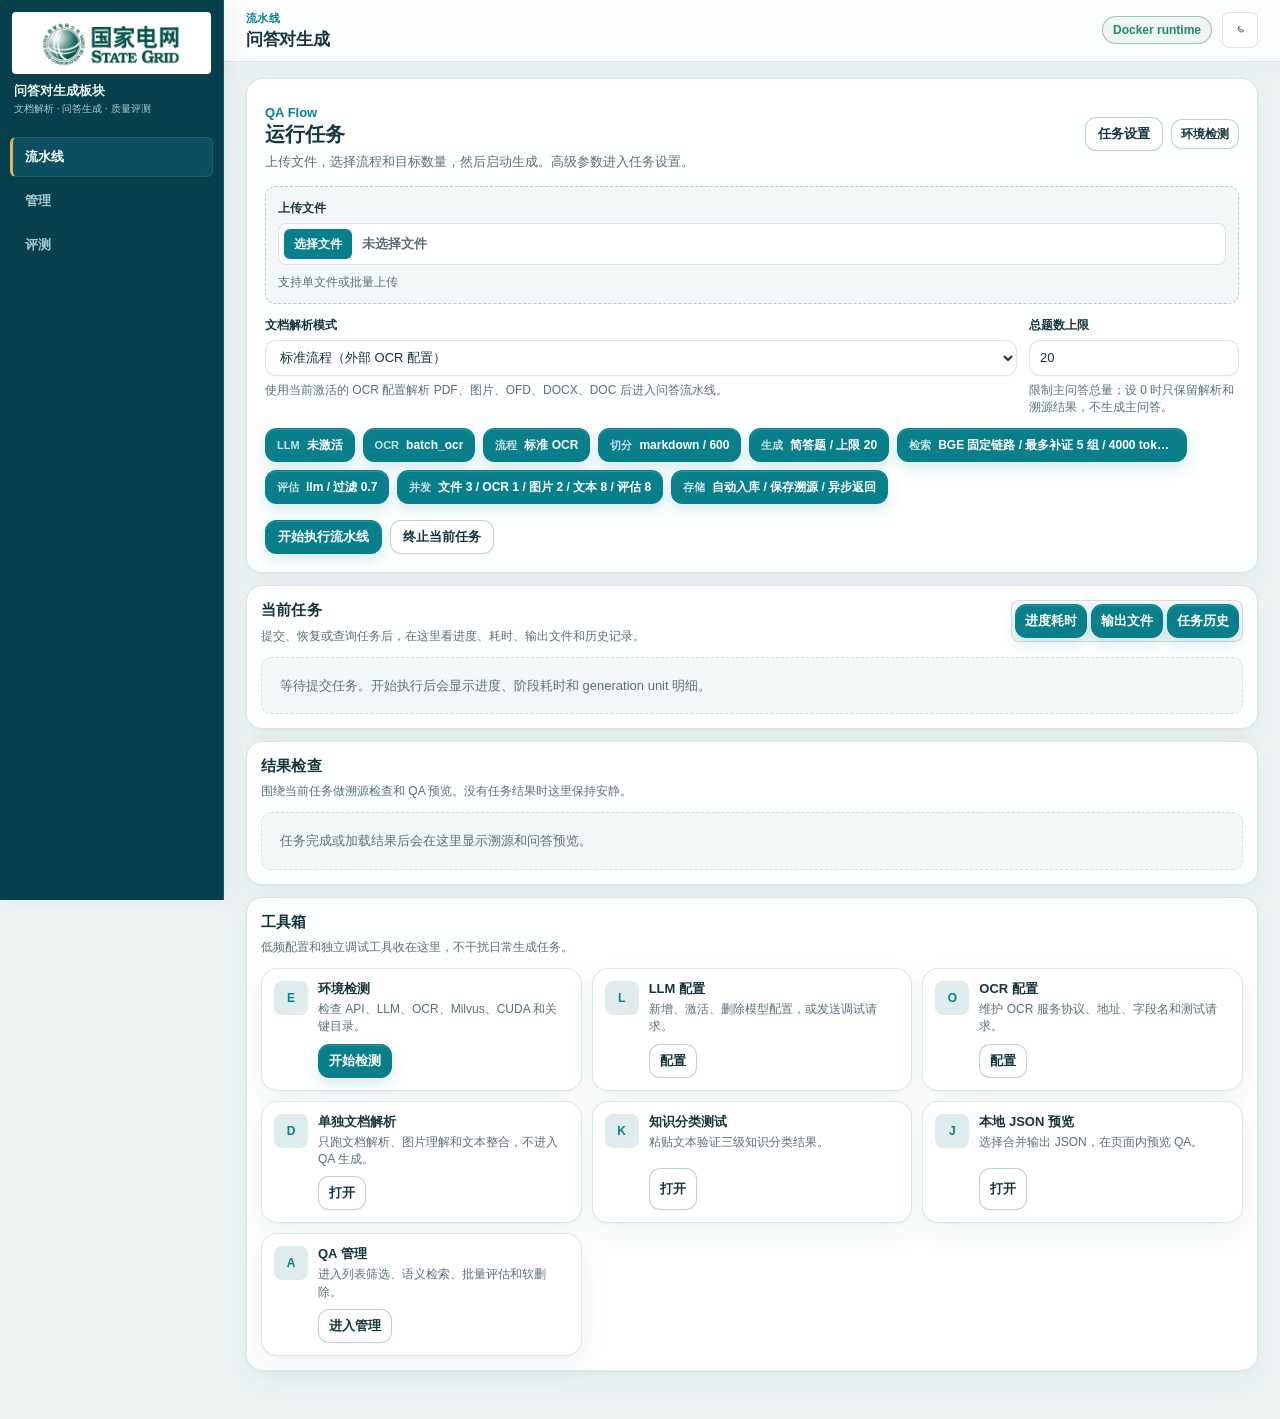
==== commit 14fb90be: "fix(ui): support vpn prefixed deployment paths" ====
--- a/static/index.html
+++ b/static/index.html
@@ -4,14 +4,14 @@
     <meta charset="utf-8" />
     <meta name="viewport" content="width=device-width, initial-scale=1" />
     <title>QA 处理与浏览</title>
-    <link rel="icon" type="image/png" href="/ui/59e73d111ceb75d7cefaa8ec07f9fb07.png" />
+    <link rel="icon" type="image/png" href="./59e73d111ceb75d7cefaa8ec07f9fb07.png" />
     <link rel="preconnect" href="https://fonts.googleapis.com" />
     <link rel="preconnect" href="https://fonts.gstatic.com" crossorigin />
     <link
       href="https://fonts.googleapis.com/css2?family=Fira+Code:wght@400;500;600&family=Fira+Sans:wght@300;400;500;600;700&display=swap"
       rel="stylesheet"
     />
-    <link rel="stylesheet" href="/ui/styles.css?v=2026-08-14-7" />
+    <link rel="stylesheet" href="./styles.css?v=2026-08-15-1" />
   </head>
   <body class="app-shell qa-workbench-redesign">
     <a class="skip-link" href="#main">跳到内容</a>
@@ -19,7 +19,7 @@
       <div class="header-row">
         <div class="app-brand" aria-label="问答对生成板块">
           <div class="app-brand-logo">
-            <img src="/ui/59e73d111ceb75d7cefaa8ec07f9fb07.png" alt="国家电网 State Grid" />
+            <img src="./59e73d111ceb75d7cefaa8ec07f9fb07.png" alt="国家电网 State Grid" />
           </div>
           <div class="app-brand-copy">
             <strong>问答对生成板块</strong>
@@ -29,9 +29,9 @@
         <h1 class="app-shell-page-title">问答对生成</h1>
         <div class="header-actions">
           <nav class="nav">
-            <a class="active" href="/ui/index.html" aria-current="page">流水线</a>
-            <a href="/ui/admin.html">管理</a>
-            <a href="/ui/eval.html">评测</a>
+            <a class="active" href="./index.html" aria-current="page">流水线</a>
+            <a href="./admin.html">管理</a>
+            <a href="./eval.html">评测</a>
           </nav>
           <button type="button" class="icon-btn" id="themeToggle" aria-label="切换主题" title="切换主题"></button>
         </div>
@@ -1063,7 +1063,7 @@
           <code>is_active</code>、批量评估与过滤）。
         </p>
         <div class="actions-row">
-          <a class="button-link" href="/ui/admin.html">打开管理视图</a>
+          <a class="button-link" href="./admin.html">打开管理视图</a>
         </div>
       </section>
 
@@ -1146,12 +1146,12 @@
       </div>
     </aside>
 
-    <script src="/ui/ui.js?v=2026-08-14-5"></script>
-    <script src="/ui/app_runtime.js?v=2026-07-03-1"></script>
-    <script src="/ui/app_config.js?v=2026-06-25-1"></script>
-    <script src="/ui/app_render.js?v=2026-08-14-4"></script>
-    <script src="/ui/app_query.js?v=2026-08-14-5"></script>
-    <script src="/ui/app.js?v=2026-08-15-1"></script>
+    <script src="./ui.js?v=2026-08-15-1"></script>
+    <script src="./app_runtime.js?v=2026-08-15-1"></script>
+    <script src="./app_config.js?v=2026-06-25-1"></script>
+    <script src="./app_render.js?v=2026-08-14-4"></script>
+    <script src="./app_query.js?v=2026-08-14-5"></script>
+    <script src="./app.js?v=2026-08-15-3"></script>
     <script>
       (function () {
         if (window.__QA_UI_APPJS_READY__) return;
@@ -1191,7 +1191,10 @@
         }
 
         btn.addEventListener('click', async () => {
-          const origin = String(window.location.origin || '').replace(/\/+$/, '');
+          const browserOrigin = String(window.location.origin || '').replace(/\/+$/, '');
+          const pathname = String(window.location.pathname || '');
+          const match = pathname.match(/^(.*)\/ui(?:\/|$)/);
+          const origin = `${browserOrigin}${match ? String(match[1] || '') : ''}`.replace(/\/+$/, '');
           const apiRaw = document.getElementById('apiBaseUrl')?.value || '';
           const base = normalizeApiBaseUrl(apiRaw, origin).replace(/\/+$/, '');
           const prompt = document.getElementById('llmDebugPrompt')?.value || '';
--- a/static/styles.css
+++ b/static/styles.css
@@ -0,0 +1,6847 @@
+/* apiuse UI - data-dense dashboard console (light/dark) */
+:root {
+  --bg: #f7f8fb;
+  --bg2: #edf1f7;
+  --surface: rgba(255, 255, 255, 0.94);
+  --surface-2: rgba(15, 23, 42, 0.045);
+  --text: #0f172a;
+  --muted: #475569;
+  --border: rgba(15, 23, 42, 0.12);
+  --border-strong: rgba(15, 23, 42, 0.18);
+  --shadow-sm: 0 1px 2px rgba(15, 23, 42, 0.05), 0 14px 36px rgba(15, 23, 42, 0.06);
+  --accent: #2563eb;
+  --accent-2: #3b82f6;
+  --danger: #dc2626;
+  --success: #16a34a;
+  --warning: #d97706;
+  --control-bg: rgba(255, 255, 255, 0.88);
+  --header-bg: rgba(255, 255, 255, 0.72);
+  --code-bg: #f8fafc;
+  --code-text: #0f172a;
+  --page-glow-a: color-mix(in srgb, var(--accent) 18%, transparent);
+  --page-glow-b: color-mix(in srgb, var(--success) 10%, transparent);
+  --radius: 14px;
+  --radius-sm: 10px;
+  --ease-out: cubic-bezier(0.16, 1, 0.3, 1);
+  --font-sans: "Fira Sans", -apple-system, BlinkMacSystemFont, "Segoe UI", Roboto, "Helvetica Neue", Arial,
+    "Noto Sans", "PingFang SC", "Hiragino Sans GB", "Microsoft Yahei", sans-serif;
+  --font-mono: "Fira Code", ui-monospace, SFMono-Regular, Menlo, Monaco, Consolas, "Liberation Mono", "Courier New",
+    monospace;
+}
+
+@media (prefers-color-scheme: dark) {
+  html:not([data-theme="light"]) {
+    --bg: #0b1220;
+    --bg2: #0f172a;
+    --surface: rgba(8, 15, 29, 0.84);
+    --surface-2: rgba(51, 65, 85, 0.42);
+    --text: #e5edf9;
+    --muted: #94a3b8;
+    --border: rgba(148, 163, 184, 0.18);
+    --border-strong: rgba(148, 163, 184, 0.3);
+    --shadow-sm: 0 1px 2px rgba(0, 0, 0, 0.38), 0 18px 48px rgba(0, 0, 0, 0.34);
+    --accent: #60a5fa;
+    --accent-2: #3b82f6;
+    --danger: #fb7185;
+    --success: #34d399;
+    --warning: #fbbf24;
+    --control-bg: rgba(15, 23, 42, 0.72);
+    --header-bg: rgba(2, 6, 23, 0.82);
+    --code-bg: #0b1220;
+    --code-text: #dbe7ff;
+    --page-glow-a: rgba(59, 130, 246, 0.2);
+    --page-glow-b: rgba(52, 211, 153, 0.12);
+  }
+}
+
+html[data-theme="light"] {
+  --bg: #f7f8fb;
+  --bg2: #edf1f7;
+  --surface: rgba(255, 255, 255, 0.94);
+  --surface-2: rgba(15, 23, 42, 0.045);
+  --text: #0f172a;
+  --muted: #475569;
+  --border: rgba(15, 23, 42, 0.12);
+  --border-strong: rgba(15, 23, 42, 0.18);
+  --shadow-sm: 0 1px 2px rgba(15, 23, 42, 0.05), 0 14px 36px rgba(15, 23, 42, 0.06);
+  --accent: #2563eb;
+  --accent-2: #3b82f6;
+  --danger: #dc2626;
+  --success: #16a34a;
+  --warning: #d97706;
+  --control-bg: rgba(255, 255, 255, 0.88);
+  --header-bg: rgba(255, 255, 255, 0.72);
+  --code-bg: #f8fafc;
+  --code-text: #0f172a;
+  --page-glow-a: rgba(37, 99, 235, 0.14);
+  --page-glow-b: rgba(22, 163, 74, 0.08);
+}
+
+html[data-theme="dark"] {
+  --bg: #0b1220;
+  --bg2: #0f172a;
+  --surface: rgba(8, 15, 29, 0.84);
+  --surface-2: rgba(51, 65, 85, 0.42);
+  --text: #e5edf9;
+  --muted: #94a3b8;
+  --border: rgba(148, 163, 184, 0.18);
+  --border-strong: rgba(148, 163, 184, 0.3);
+  --shadow-sm: 0 1px 2px rgba(0, 0, 0, 0.38), 0 18px 48px rgba(0, 0, 0, 0.34);
+  --accent: #60a5fa;
+  --accent-2: #3b82f6;
+  --danger: #fb7185;
+  --success: #34d399;
+  --warning: #fbbf24;
+  --control-bg: rgba(15, 23, 42, 0.72);
+  --header-bg: rgba(2, 6, 23, 0.82);
+  --code-bg: #0b1220;
+  --code-text: #dbe7ff;
+  --page-glow-a: rgba(59, 130, 246, 0.2);
+  --page-glow-b: rgba(52, 211, 153, 0.12);
+}
+
+html {
+  color-scheme: light dark;
+  background: var(--bg);
+}
+html[data-theme="light"] {
+  color-scheme: light;
+}
+html[data-theme="dark"] {
+  color-scheme: dark;
+}
+
+* {
+  box-sizing: border-box;
+}
+
+body {
+  font-family: var(--font-sans);
+  margin: 0;
+  color: var(--text);
+  background: linear-gradient(180deg, var(--bg), var(--bg2));
+  min-height: 100vh;
+  line-height: 1.5;
+  transition: background 220ms var(--ease-out), color 180ms var(--ease-out);
+}
+
+body::before {
+  content: "";
+  position: fixed;
+  inset: 0;
+  pointer-events: none;
+  z-index: -1;
+  background:
+    radial-gradient(900px 500px at 12% 0%, var(--page-glow-a), transparent 60%),
+    radial-gradient(900px 500px at 92% 10%, var(--page-glow-b), transparent 55%),
+    linear-gradient(180deg, var(--bg), var(--bg2));
+  transition: background 220ms var(--ease-out);
+}
+
+a {
+  color: inherit;
+}
+
+.skip-link {
+  position: absolute;
+  left: -999px;
+  top: 10px;
+  padding: 10px 12px;
+  border-radius: 999px;
+  background: var(--surface);
+  border: 1px solid var(--border);
+  box-shadow: var(--shadow-sm);
+  color: var(--text);
+  text-decoration: none;
+}
+.skip-link:focus {
+  left: 12px;
+}
+
+header {
+  position: sticky;
+  top: 0;
+  z-index: 50;
+  padding: 14px 18px;
+  background: var(--header-bg);
+  border-bottom: 1px solid var(--border);
+  backdrop-filter: saturate(160%) blur(10px);
+  transition: background 180ms var(--ease-out), border-color 180ms var(--ease-out);
+}
+
+@supports not (backdrop-filter: blur(1px)) {
+  header {
+    background: color-mix(in srgb, var(--bg) 92%, transparent);
+  }
+}
+
+header h1 {
+  margin: 0;
+  font-size: 16px;
+  font-weight: 650;
+  letter-spacing: 0.2px;
+  text-wrap: balance;
+}
+
+.header-row {
+  display: flex;
+  align-items: center;
+  justify-content: space-between;
+  gap: 14px;
+}
+
+.header-actions {
+  display: flex;
+  align-items: center;
+  gap: 10px;
+}
+
+.nav {
+  display: flex;
+  gap: 8px;
+  flex-wrap: wrap;
+  align-items: center;
+}
+
+.nav a {
+  text-decoration: none;
+  opacity: 0.82;
+  padding: 6px 10px;
+  border-radius: 999px;
+  border: 1px solid transparent;
+  transition: background 160ms var(--ease-out), border-color 160ms var(--ease-out), opacity 160ms var(--ease-out);
+}
+
+.nav a:hover {
+  opacity: 1;
+  border-color: var(--border);
+  background: var(--surface-2);
+}
+
+.nav a.active {
+  opacity: 1;
+  border-color: var(--border-strong);
+  background: var(--surface-2);
+}
+
+.icon-btn {
+  width: 44px;
+  height: 44px;
+  border-radius: 12px;
+  background: var(--surface-2);
+  border: 1px solid var(--border);
+  color: var(--text);
+  display: inline-flex;
+  align-items: center;
+  justify-content: center;
+  cursor: pointer;
+  transition: transform 120ms var(--ease-out), background 160ms var(--ease-out), border-color 160ms var(--ease-out);
+  box-shadow: inset 0 1px 0 color-mix(in srgb, #fff 18%, transparent);
+}
+
+.icon-btn:hover {
+  border-color: var(--border-strong);
+  background: color-mix(in srgb, var(--surface) 80%, transparent);
+}
+
+.icon-btn:active {
+  transform: translateY(1px) scale(0.98);
+}
+
+.icon-btn svg {
+  width: 18px;
+  height: 18px;
+}
+
+main {
+  max-width: 1360px;
+  margin: 20px auto 28px;
+  padding: 0 18px;
+}
+
+body.drawer-open {
+  overflow: hidden;
+}
+
+.drawer-overlay {
+  position: fixed;
+  inset: 0;
+  background: color-mix(in srgb, #000 40%, transparent);
+  opacity: 0;
+  pointer-events: none;
+  backdrop-filter: blur(8px);
+  transition: opacity 180ms var(--ease-out);
+  z-index: 60;
+}
+
+.drawer-overlay.is-open {
+  opacity: 1;
+  pointer-events: auto;
+}
+
+.drawer {
+  position: fixed;
+  top: 0;
+  right: 0;
+  height: 100vh;
+  width: min(640px, calc(100vw - 32px));
+  background: color-mix(in srgb, var(--surface) 92%, #000);
+  border-left: 1px solid var(--border-strong);
+  transform: translateX(100%);
+  transition: transform 220ms var(--ease-out);
+  z-index: 61;
+  display: flex;
+  flex-direction: column;
+}
+
+.drawer.is-open {
+  transform: translateX(0);
+}
+
+.drawer-header {
+  display: flex;
+  align-items: center;
+  justify-content: space-between;
+  gap: 10px;
+  padding: 12px 14px;
+  border-bottom: 1px solid var(--border);
+  background: color-mix(in srgb, var(--surface) 86%, transparent);
+}
+
+.drawer-title {
+  margin: 0;
+  font-size: 15px;
+  letter-spacing: 0.2px;
+}
+
+.drawer-close {
+  font-size: 20px;
+  font-weight: 700;
+}
+
+.drawer-body {
+  padding: 14px;
+  overflow: auto;
+  flex: 1;
+}
+
+.settings-drawer {
+  width: min(720px, calc(100vw - 28px));
+  background: color-mix(in srgb, var(--surface) 96%, var(--bg));
+  box-shadow: -24px 0 80px color-mix(in srgb, #000 22%, transparent);
+}
+
+.settings-drawer-header {
+  align-items: flex-start;
+  padding: 16px 18px;
+}
+
+.settings-drawer-kicker {
+  margin: 0 0 4px 0;
+  color: var(--muted);
+  font-size: 12px;
+  font-weight: 650;
+}
+
+.settings-drawer-desc {
+  max-width: 56ch;
+  margin: 4px 0 0 0;
+  color: var(--muted);
+  font-size: 12px;
+  line-height: 1.45;
+}
+
+.settings-drawer-body {
+  display: grid;
+  grid-template-columns: 1fr;
+  align-content: start;
+  gap: 12px;
+  padding: 16px 18px;
+}
+
+.settings-drawer-body > .form-grid,
+.settings-drawer-body .form-grid {
+  grid-template-columns: repeat(auto-fit, minmax(220px, 1fr));
+}
+
+.settings-drawer-body > label,
+.settings-drawer-body > .inline-checkbox-group,
+.settings-drawer-body > .console-details,
+.settings-drawer-body > .llm-config-split,
+.settings-drawer-body > .form-grid {
+  width: 100%;
+  min-width: 0;
+}
+
+.settings-drawer-footer {
+  display: flex;
+  justify-content: flex-end;
+  gap: 10px;
+  padding: 12px 18px 16px;
+  border-top: 1px solid var(--border);
+  background: color-mix(in srgb, var(--surface) 88%, transparent);
+}
+
+.module-field-bank {
+  display: none;
+}
+
+.module-settings-shell {
+  grid-column: 1 / -1;
+  width: 100%;
+  min-width: 0;
+  margin: 2px 0 4px;
+}
+
+.module-settings-shell-title {
+  margin: 0 0 8px;
+  color: var(--muted);
+  font-size: 12px;
+  font-weight: 650;
+}
+
+.module-settings-grid {
+  display: grid;
+  grid-template-columns: repeat(auto-fit, minmax(210px, 1fr));
+  gap: 10px;
+}
+
+.module-settings-card {
+  display: grid;
+  grid-template-columns: 1fr;
+  gap: 5px;
+  min-height: 104px;
+  padding: 12px;
+  border: 1px solid var(--border);
+  border-radius: 12px;
+  background:
+    linear-gradient(180deg, color-mix(in srgb, var(--surface) 88%, transparent), color-mix(in srgb, var(--surface-2) 48%, transparent));
+  color: var(--text);
+  text-align: left;
+  cursor: pointer;
+  box-shadow: inset 0 1px 0 color-mix(in srgb, #fff 16%, transparent);
+  transition: transform 120ms var(--ease-out), border-color 160ms var(--ease-out), background 160ms var(--ease-out);
+}
+
+.module-settings-card:hover {
+  border-color: var(--border-strong);
+  background:
+    linear-gradient(180deg, color-mix(in srgb, var(--surface) 96%, transparent), color-mix(in srgb, var(--accent) 7%, var(--surface-2)));
+}
+
+.module-settings-card:active {
+  transform: translateY(1px);
+}
+
+.module-settings-card:focus-visible {
+  outline: none;
+  border-color: var(--accent);
+  box-shadow: 0 0 0 3px color-mix(in srgb, var(--accent) 18%, transparent);
+}
+
+.module-card-kicker {
+  color: var(--muted);
+  font-size: 11px;
+  font-weight: 650;
+}
+
+.module-card-title {
+  font-size: 14px;
+  line-height: 1.25;
+}
+
+.module-card-summary {
+  color: var(--muted);
+  font-size: 12px;
+  line-height: 1.45;
+  overflow-wrap: anywhere;
+}
+
+@media (prefers-reduced-motion: reduce) {
+  .drawer-overlay,
+  .drawer {
+    transition: none;
+  }
+}
+
+@media (max-width: 760px) {
+  .settings-drawer {
+    width: 100vw;
+    max-width: 100vw;
+  }
+
+  .settings-drawer-header,
+  .settings-drawer-body,
+  .settings-drawer-footer {
+    padding-left: 12px;
+    padding-right: 12px;
+  }
+
+  .settings-drawer-footer {
+    justify-content: stretch;
+  }
+
+  .settings-drawer-footer button {
+    flex: 1 1 0;
+  }
+
+  .module-settings-grid {
+    grid-template-columns: 1fr;
+  }
+}
+
+.card {
+  background: var(--surface);
+  border-radius: var(--radius);
+  padding: 18px;
+  margin-bottom: 16px;
+  border: 1px solid var(--border);
+  box-shadow: var(--shadow-sm);
+  transition: border-color 160ms var(--ease-out), background 180ms var(--ease-out), box-shadow 180ms var(--ease-out);
+}
+
+.card:hover {
+  border-color: var(--border-strong);
+}
+
+.card h2 {
+  margin: 0 0 6px 0;
+  font-size: 15px;
+  line-height: 1.35;
+  letter-spacing: 0.2px;
+  text-wrap: balance;
+}
+
+.hint,
+.muted {
+  color: var(--muted);
+  font-size: 12px;
+  margin: 6px 0;
+}
+
+.card > .hint {
+  max-width: 76ch;
+}
+
+.form-grid {
+  display: grid;
+  grid-template-columns: repeat(auto-fit, minmax(240px, 1fr));
+  gap: 12px;
+  align-items: start;
+  width: 100%;
+}
+
+form {
+  display: grid;
+  grid-template-columns: repeat(auto-fit, minmax(240px, 1fr));
+  gap: 12px;
+  align-items: start;
+  width: 100%;
+  margin: 12px 0 8px;
+}
+
+form.console-form > .form-grid,
+form.console-form > details,
+form.console-form > .inline-checkbox-group,
+form.console-form > .actions-row,
+form.console-form > .task-console,
+form.console-form > pre,
+form.console-form > textarea,
+form.console-form > #integratedDocumentOptions {
+  grid-column: 1 / -1;
+}
+
+label {
+  font-size: 13px;
+  display: flex;
+  flex-direction: column;
+  gap: 6px;
+  min-width: 0;
+  color: var(--text);
+  font-weight: 580;
+}
+
+label small {
+  color: var(--muted);
+  font-size: 12px;
+  font-weight: 400;
+  line-height: 1.45;
+}
+
+.checkbox-field {
+  min-height: 42px;
+  flex-direction: row;
+  align-items: center;
+  justify-content: flex-start;
+  flex-wrap: wrap;
+  gap: 9px;
+  padding: 9px 10px;
+  border: 1px solid var(--border);
+  border-radius: 12px;
+  background: color-mix(in srgb, var(--surface) 72%, transparent);
+  font-weight: 580;
+}
+
+.checkbox-field small {
+  flex: 1 0 100%;
+  padding-left: 25px;
+}
+
+.checkbox-field input[type="checkbox"] {
+  flex: 0 0 auto;
+  width: 16px;
+  height: 16px;
+  margin: 0;
+  accent-color: var(--accent);
+}
+
+.file-field input[type="file"] {
+  min-height: 44px;
+  width: 100%;
+  padding: 8px;
+  border: 1px dashed var(--border-strong);
+  border-radius: 12px;
+  background: color-mix(in srgb, var(--surface-2) 48%, transparent);
+}
+
+form.console-form > .file-field {
+  grid-column: 1 / -1;
+  max-width: 520px;
+}
+
+input[type="text"],
+input[type="number"],
+input[type="search"],
+select,
+textarea {
+  width: 100%;
+  padding: 10px 10px;
+  border: 1px solid var(--border);
+  border-radius: 12px;
+  background: var(--control-bg);
+  color: var(--text);
+  outline: none;
+  min-height: 44px;
+  transition: border-color 160ms var(--ease-out), box-shadow 160ms var(--ease-out), background 160ms var(--ease-out), color 160ms var(--ease-out);
+}
+
+input[type="text"]:hover,
+input[type="number"]:hover,
+input[type="search"]:hover,
+select:hover,
+textarea:hover {
+  border-color: var(--border-strong);
+}
+
+textarea {
+  min-height: 90px;
+  resize: vertical;
+  font-family: var(--font-sans);
+}
+
+input::placeholder,
+textarea::placeholder {
+  color: color-mix(in srgb, var(--muted) 80%, transparent);
+}
+
+input:focus-visible,
+select:focus-visible,
+textarea:focus-visible,
+button:focus-visible,
+a.button-link:focus-visible,
+.icon-btn:focus-visible,
+details summary:focus-visible {
+  outline: 3px solid color-mix(in srgb, var(--accent) 30%, transparent);
+  outline-offset: 2px;
+}
+
+button {
+  background: linear-gradient(180deg, var(--accent-2), var(--accent));
+  color: #fff;
+  border: 1px solid color-mix(in srgb, var(--accent) 30%, transparent);
+  padding: 10px 14px;
+  border-radius: 12px;
+  cursor: pointer;
+  min-height: 44px;
+  white-space: nowrap;
+  transition: transform 120ms var(--ease-out), box-shadow 160ms var(--ease-out), opacity 160ms var(--ease-out);
+  box-shadow: 0 8px 18px color-mix(in srgb, var(--accent) 18%, transparent);
+}
+
+button,
+.button-link,
+.icon-btn {
+  touch-action: manipulation;
+  -webkit-tap-highlight-color: transparent;
+}
+
+button:hover {
+  opacity: 0.92;
+}
+
+button:active {
+  transform: translateY(1px) scale(0.99);
+}
+
+button[disabled] {
+  cursor: not-allowed;
+  opacity: 0.55;
+  box-shadow: none;
+}
+
+button.is-loading {
+  position: relative;
+  color: transparent !important;
+}
+
+button.is-loading::after {
+  content: "";
+  position: absolute;
+  left: 50%;
+  top: 50%;
+  width: 18px;
+  height: 18px;
+  margin-left: -9px;
+  margin-top: -9px;
+  border-radius: 999px;
+  border: 2px solid color-mix(in srgb, #fff 34%, transparent);
+  border-top-color: #fff;
+  animation: spin 0.9s linear infinite;
+}
+
+.button-link {
+  display: inline-flex;
+  align-items: center;
+  justify-content: center;
+  gap: 8px;
+  background: linear-gradient(180deg, var(--accent-2), var(--accent));
+  color: #fff;
+  padding: 10px 14px;
+  border-radius: 12px;
+  text-decoration: none;
+  border: 1px solid color-mix(in srgb, var(--accent) 30%, transparent);
+  min-height: 44px;
+  box-shadow: 0 8px 18px color-mix(in srgb, var(--accent) 18%, transparent);
+  transition: transform 120ms var(--ease-out), opacity 160ms var(--ease-out);
+}
+
+.button-link:hover {
+  opacity: 0.92;
+}
+
+.button-link:active {
+  transform: translateY(1px) scale(0.99);
+}
+
+.button.secondary,
+button.secondary {
+  background: color-mix(in srgb, var(--surface) 70%, transparent);
+  color: var(--text);
+  border: 1px solid var(--border);
+  box-shadow: none;
+}
+
+.button.danger,
+button.danger {
+  background: linear-gradient(180deg, #fb7185, var(--danger));
+  border: 1px solid color-mix(in srgb, var(--danger) 35%, transparent);
+  box-shadow: 0 8px 18px color-mix(in srgb, var(--danger) 16%, transparent);
+}
+
+.actions-row {
+  display: flex;
+  gap: 8px;
+  align-items: center;
+  justify-content: flex-start;
+  flex-wrap: wrap;
+  width: 100%;
+  padding-top: 2px;
+}
+
+.admin-section-stack {
+  display: flex;
+  flex-direction: column;
+  gap: 12px;
+}
+
+.admin-form-stack {
+  display: flex;
+  flex-direction: column;
+  gap: 12px;
+  align-items: stretch;
+  margin-bottom: 0;
+}
+
+.admin-grid-form {
+  display: grid;
+  grid-template-columns: repeat(auto-fit, minmax(220px, 1fr));
+  gap: 12px;
+  align-items: end;
+  margin-bottom: 0;
+}
+
+.admin-fieldset {
+  margin: 0;
+  min-width: 0;
+  border: 1px solid var(--border);
+  border-radius: var(--radius);
+  padding: 12px;
+  background: color-mix(in srgb, var(--surface) 70%, transparent);
+}
+
+.admin-fieldset legend {
+  padding: 0 8px;
+  font-size: 13px;
+  font-weight: 600;
+  color: var(--text);
+}
+
+.admin-selected-meta {
+  font-size: 13px;
+  color: var(--muted);
+  margin: 0 0 10px 0;
+}
+
+.task-console {
+  margin: 12px 0 14px;
+  padding: 12px;
+  border: 1px solid var(--border);
+  border-radius: var(--radius);
+  background: color-mix(in srgb, var(--surface) 76%, transparent);
+}
+
+.task-console-grid {
+  display: grid;
+  grid-template-columns: minmax(260px, 1.8fr) repeat(2, max-content);
+  gap: 10px;
+  align-items: end;
+}
+
+.task-console-grid .task-console-primary {
+  min-width: 0;
+}
+
+.task-history-list {
+  display: grid;
+  gap: 10px;
+  margin-top: 10px;
+}
+
+.task-history-empty {
+  padding: 12px;
+  border: 1px dashed var(--border);
+  border-radius: 12px;
+  color: var(--muted);
+  font-size: 12px;
+  background: color-mix(in srgb, var(--surface-2) 55%, transparent);
+}
+
+.task-history-item {
+  display: grid;
+  grid-template-columns: minmax(0, 1fr) auto;
+  gap: 12px;
+  padding: 12px;
+  border: 1px solid var(--border);
+  border-radius: 12px;
+  background: color-mix(in srgb, var(--surface) 82%, transparent);
+}
+
+.task-history-main {
+  min-width: 0;
+}
+
+.task-history-title {
+  display: flex;
+  align-items: center;
+  gap: 8px;
+  flex-wrap: wrap;
+  margin-bottom: 4px;
+}
+
+.task-history-id {
+  font-family: var(--font-mono);
+  font-size: 12px;
+  word-break: break-all;
+}
+
+.task-history-name {
+  font-size: 13px;
+  font-weight: 650;
+}
+
+.task-history-meta {
+  display: flex;
+  flex-wrap: wrap;
+  gap: 8px 12px;
+  color: var(--muted);
+  font-size: 12px;
+}
+
+.task-history-actions {
+  display: flex;
+  flex-wrap: wrap;
+  gap: 8px;
+  align-items: center;
+  justify-content: flex-end;
+}
+
+.task-history-actions button,
+.task-history-actions .button-link {
+  min-height: 38px;
+  padding: 8px 12px;
+}
+
+.status-pill {
+  display: inline-flex;
+  align-items: center;
+  gap: 6px;
+  min-height: 24px;
+  padding: 2px 10px;
+  border-radius: 999px;
+  border: 1px solid var(--border);
+  background: color-mix(in srgb, var(--surface-2) 60%, transparent);
+  font-size: 12px;
+  font-weight: 650;
+  color: var(--text);
+}
+
+.status-pill[data-status="queued"],
+.status-pill[data-status="pending"] {
+  color: var(--warning);
+  border-color: color-mix(in srgb, var(--warning) 28%, var(--border));
+  background: color-mix(in srgb, var(--warning) 10%, transparent);
+}
+
+.status-pill[data-status="running"] {
+  color: var(--accent);
+  border-color: color-mix(in srgb, var(--accent) 30%, var(--border));
+  background: color-mix(in srgb, var(--accent) 10%, transparent);
+}
+
+.status-pill[data-status="succeeded"],
+.status-pill[data-status="completed"] {
+  color: var(--success);
+  border-color: color-mix(in srgb, var(--success) 30%, var(--border));
+  background: color-mix(in srgb, var(--success) 10%, transparent);
+}
+
+.status-pill[data-status="failed"],
+.status-pill[data-status="canceled"] {
+  color: var(--danger);
+  border-color: color-mix(in srgb, var(--danger) 30%, var(--border));
+  background: color-mix(in srgb, var(--danger) 10%, transparent);
+}
+
+.dw-progress-layout {
+  display: grid;
+  grid-template-columns: minmax(0, 1.15fr) minmax(280px, 0.85fr);
+  gap: 12px;
+  margin-top: 12px;
+}
+
+.dw-progress-panel {
+  min-width: 0;
+  padding: 12px;
+  border: 1px solid var(--border);
+  border-radius: var(--radius);
+  background: color-mix(in srgb, var(--surface) 76%, transparent);
+}
+
+.dw-progress-panel h3 {
+  margin: 0 0 8px 0;
+  font-size: 14px;
+}
+
+.dw-progress-summary {
+  display: flex;
+  flex-wrap: wrap;
+  gap: 8px;
+  margin-bottom: 10px;
+}
+
+.dw-summary-chip {
+  display: inline-flex;
+  align-items: center;
+  gap: 6px;
+  min-height: 28px;
+  padding: 4px 10px;
+  border: 1px solid var(--border);
+  border-radius: 999px;
+  background: color-mix(in srgb, var(--surface-2) 58%, transparent);
+  font-size: 12px;
+  color: var(--muted);
+}
+
+.dw-file-progress-list {
+  display: grid;
+  gap: 10px;
+}
+
+.dw-file-progress-item {
+  min-width: 0;
+  padding: 12px;
+  border: 1px solid var(--border);
+  border-radius: 12px;
+  background: color-mix(in srgb, var(--surface) 82%, transparent);
+}
+
+.dw-file-progress-head {
+  display: flex;
+  flex-wrap: wrap;
+  align-items: center;
+  gap: 8px;
+  margin-bottom: 8px;
+}
+
+.dw-file-progress-name {
+  min-width: 0;
+  font-weight: 650;
+  word-break: break-all;
+}
+
+.dw-stage-list {
+  display: grid;
+  gap: 7px;
+}
+
+.dw-stage-row {
+  display: grid;
+  grid-template-columns: minmax(120px, 0.42fr) minmax(0, 1fr);
+  gap: 8px;
+  align-items: start;
+  padding: 8px 10px;
+  border: 1px solid var(--border);
+  border-radius: 10px;
+  background: color-mix(in srgb, var(--surface-2) 45%, transparent);
+}
+
+.dw-stage-title {
+  display: flex;
+  flex-wrap: wrap;
+  gap: 6px;
+  align-items: center;
+  min-width: 0;
+}
+
+.dw-stage-name {
+  font-size: 12px;
+  font-weight: 650;
+  color: var(--text);
+}
+
+.dw-stage-message {
+  min-width: 0;
+  color: var(--muted);
+  font-size: 12px;
+  word-break: break-word;
+}
+
+.dw-stage-extra {
+  margin-top: 4px;
+  font-family: var(--font-mono);
+  font-size: 11px;
+  color: var(--muted);
+  white-space: pre-wrap;
+  word-break: break-word;
+}
+
+.dw-stage-chip {
+  display: inline-flex;
+  align-items: center;
+  min-height: 20px;
+  padding: 1px 8px;
+  border-radius: 999px;
+  border: 1px solid var(--border);
+  font-size: 11px;
+  font-weight: 650;
+  color: var(--muted);
+  background: color-mix(in srgb, var(--surface) 70%, transparent);
+}
+
+.dw-stage-chip[data-state="processing"],
+.dw-stage-chip[data-state="running"] {
+  color: var(--accent);
+  border-color: color-mix(in srgb, var(--accent) 28%, var(--border));
+  background: color-mix(in srgb, var(--accent) 9%, transparent);
+}
+
+.dw-stage-chip[data-state="completed"],
+.dw-stage-chip[data-state="success"] {
+  color: var(--success);
+  border-color: color-mix(in srgb, var(--success) 28%, var(--border));
+  background: color-mix(in srgb, var(--success) 9%, transparent);
+}
+
+.dw-stage-chip[data-state="failed"],
+.dw-stage-chip[data-state="error"] {
+  color: var(--danger);
+  border-color: color-mix(in srgb, var(--danger) 28%, var(--border));
+  background: color-mix(in srgb, var(--danger) 9%, transparent);
+}
+
+.dw-output-links {
+  display: flex;
+  flex-wrap: wrap;
+  gap: 8px;
+  margin: 10px 0;
+}
+
+.dw-output-links a {
+  display: inline-flex;
+  align-items: center;
+  min-height: 34px;
+  padding: 7px 11px;
+  border: 1px solid var(--border);
+  border-radius: 10px;
+  background: color-mix(in srgb, var(--surface-2) 58%, transparent);
+  text-decoration: none;
+  font-size: 12px;
+  font-weight: 650;
+}
+
+@media (max-width: 900px) {
+  main {
+    margin-top: 12px;
+    padding: 0 10px;
+  }
+
+  .card {
+    padding: 14px;
+    border-radius: 12px;
+  }
+
+  form,
+  .form-grid,
+  .llm-config-fields {
+    grid-template-columns: 1fr;
+  }
+
+  .actions-row button,
+  .actions-row .button-link {
+    flex: 1 1 180px;
+  }
+
+  .task-console-grid,
+  .task-history-item,
+  .dw-progress-layout,
+  .dw-stage-row {
+    grid-template-columns: 1fr;
+  }
+
+  .task-history-actions {
+    justify-content: flex-start;
+  }
+}
+
+.filter-launch-bar {
+  display: flex;
+  align-items: center;
+  justify-content: space-between;
+  gap: 12px;
+  padding: 12px;
+  border: 1px solid var(--border);
+  border-radius: var(--radius);
+  background: var(--surface-2);
+}
+
+.filter-launch-copy {
+  color: var(--muted);
+  font-size: 13px;
+  line-height: 1.45;
+}
+
+#adminFiltersModal #filterForm {
+  margin: 0;
+}
+
+.env-check-panel {
+  position: relative;
+  display: grid;
+  grid-template-columns: minmax(260px, 1.1fr) minmax(280px, 1fr);
+  gap: 14px;
+  margin: 14px 0;
+  padding: 14px;
+  border: 1px solid color-mix(in srgb, var(--accent) 14%, var(--border));
+  border-radius: var(--radius);
+  background:
+    linear-gradient(135deg, color-mix(in srgb, var(--accent) 5%, transparent), transparent 46%),
+    color-mix(in srgb, var(--surface) 78%, transparent);
+  overflow: hidden;
+}
+
+.env-check-panel::after {
+  content: "";
+  position: absolute;
+  right: -60px;
+  top: -80px;
+  width: 180px;
+  height: 180px;
+  border-radius: 999px;
+  background: color-mix(in srgb, var(--success) 14%, transparent);
+  filter: blur(2px);
+  pointer-events: none;
+}
+
+.env-check-copy,
+.env-check-action,
+.env-check-results {
+  position: relative;
+  z-index: 1;
+}
+
+.env-check-copy h3 {
+  margin: 4px 0 6px;
+  font-size: 16px;
+  letter-spacing: 0.1px;
+}
+
+.env-check-copy p {
+  margin: 0;
+  color: var(--muted);
+  font-size: 13px;
+}
+
+.eyebrow {
+  font-size: 11px;
+  line-height: 1;
+  letter-spacing: 0.14em;
+  text-transform: uppercase;
+  color: var(--accent);
+  font-weight: 800;
+}
+
+.env-check-action {
+  display: flex;
+  flex-direction: column;
+  gap: 10px;
+  align-items: flex-start;
+  justify-content: center;
+}
+
+.env-check-row {
+  width: 100%;
+}
+
+.env-check-button {
+  min-width: 142px;
+  background:
+    radial-gradient(circle at 20% 0%, rgba(255, 255, 255, 0.28), transparent 36%),
+    linear-gradient(180deg, var(--success), color-mix(in srgb, var(--success) 70%, #0f766e));
+  border-color: color-mix(in srgb, var(--success) 40%, transparent);
+  box-shadow: 0 10px 22px color-mix(in srgb, var(--success) 18%, transparent);
+}
+
+.env-check-status,
+.env-summary-chip,
+.env-check-badge {
+  display: inline-flex;
+  align-items: center;
+  gap: 6px;
+  min-height: 28px;
+  padding: 4px 10px;
+  border-radius: 999px;
+  border: 1px solid var(--border);
+  background: color-mix(in srgb, var(--surface) 72%, transparent);
+  font-size: 12px;
+  font-weight: 700;
+  white-space: nowrap;
+}
+
+.env-check-status::before,
+.env-check-badge::before {
+  content: "";
+  width: 7px;
+  height: 7px;
+  border-radius: 999px;
+  background: var(--muted);
+}
+
+.env-check-status.is-running::before {
+  background: var(--accent);
+  animation: pulse 1s ease-in-out infinite;
+}
+
+.env-check-status.is-ok,
+.env-check-badge.is-ok,
+.env-summary-chip--ok {
+  color: var(--success);
+  border-color: color-mix(in srgb, var(--success) 28%, var(--border));
+  background: color-mix(in srgb, var(--success) 9%, transparent);
+}
+
+.env-check-status.is-warning,
+.env-check-badge.is-warning,
+.env-summary-chip--warning {
+  color: var(--warning);
+  border-color: color-mix(in srgb, var(--warning) 30%, var(--border));
+  background: color-mix(in srgb, var(--warning) 10%, transparent);
+}
+
+.env-check-status.is-error,
+.env-check-badge.is-error,
+.env-summary-chip--error {
+  color: var(--danger);
+  border-color: color-mix(in srgb, var(--danger) 30%, var(--border));
+  background: color-mix(in srgb, var(--danger) 10%, transparent);
+}
+
+.env-check-status.is-ok::before,
+.env-check-badge.is-ok::before {
+  background: var(--success);
+}
+
+.env-check-status.is-warning::before,
+.env-check-badge.is-warning::before {
+  background: var(--warning);
+}
+
+.env-check-status.is-error::before,
+.env-check-badge.is-error::before {
+  background: var(--danger);
+}
+
+.env-check-summary {
+  display: flex;
+  flex-wrap: wrap;
+  gap: 8px;
+}
+
+.env-summary-chip--time {
+  color: var(--muted);
+}
+
+.env-check-results {
+  grid-column: 1 / -1;
+  display: grid;
+  grid-template-columns: repeat(auto-fit, minmax(260px, 1fr));
+  gap: 12px;
+  max-height: 480px;
+  overflow: auto;
+  padding-right: 4px;
+}
+
+.env-check-group {
+  display: grid;
+  gap: 8px;
+  align-content: start;
+  border: 1px solid var(--border);
+  border-radius: var(--radius);
+  padding: 10px;
+  background: color-mix(in srgb, var(--surface) 72%, transparent);
+}
+
+.env-check-group h4 {
+  margin: 0;
+  font-size: 13px;
+  color: var(--muted);
+}
+
+.env-check-item {
+  border: 1px solid var(--border);
+  border-left-width: 4px;
+  border-radius: 12px;
+  padding: 10px;
+  background: color-mix(in srgb, var(--surface) 86%, transparent);
+}
+
+.env-check-item.is-ok {
+  border-left-color: var(--success);
+}
+
+.env-check-item.is-warning {
+  border-left-color: var(--warning);
+}
+
+.env-check-item.is-error {
+  border-left-color: var(--danger);
+}
+
+.env-check-item__head {
+  display: flex;
+  gap: 8px;
+  align-items: center;
+  justify-content: space-between;
+}
+
+.env-check-item__head strong {
+  font-size: 13px;
+}
+
+.env-check-item p {
+  margin: 6px 0 0;
+  color: var(--muted);
+  font-size: 12px;
+}
+
+.env-check-details {
+  margin-top: 8px;
+}
+
+.env-check-details summary {
+  cursor: pointer;
+  color: var(--accent);
+  font-size: 12px;
+  font-weight: 700;
+}
+
+.env-check-details pre {
+  max-height: 220px;
+  margin: 8px 0 0;
+  font-size: 11px;
+}
+
+@keyframes pulse {
+  0%,
+  100% {
+    opacity: 0.45;
+    transform: scale(0.9);
+  }
+  50% {
+    opacity: 1;
+    transform: scale(1.16);
+  }
+}
+
+@media (max-width: 900px) {
+  .env-check-panel {
+    grid-template-columns: 1fr;
+  }
+
+  .env-check-results {
+    max-height: 420px;
+  }
+}
+
+.llm-config-split {
+  display: grid;
+  grid-template-columns: 2fr 1fr;
+  gap: 12px;
+  align-items: start;
+}
+
+@media (max-width: 900px) {
+  .llm-config-split {
+    grid-template-columns: 1fr;
+  }
+}
+
+.llm-config-panel {
+  border: 1px solid var(--border);
+  border-radius: var(--radius);
+  padding: 14px;
+  background: color-mix(in srgb, var(--surface) 76%, transparent);
+}
+
+.llm-config-title {
+  font-weight: 650;
+  margin-bottom: 10px;
+}
+
+.llm-config-fields {
+  display: grid;
+  grid-template-columns: repeat(auto-fit, minmax(240px, 1fr));
+  gap: 12px;
+  align-items: start;
+}
+
+.llm-config-actions {
+  justify-content: flex-end;
+}
+
+.llm-config-active {
+  margin: 6px 0 0 0;
+}
+
+code,
+.mono {
+  font-family: var(--font-mono);
+}
+
+pre {
+  background: var(--code-bg);
+  color: var(--code-text);
+  padding: 12px 12px;
+  border-radius: var(--radius);
+  overflow: auto;
+  max-height: 320px;
+  border: 1px solid color-mix(in srgb, var(--border) 75%, transparent);
+  transition: background 180ms var(--ease-out), color 180ms var(--ease-out), border-color 180ms var(--ease-out);
+}
+
+#pipelineStatus {
+  margin-top: 12px;
+}
+
+.pipeline-debug-panel {
+  background: transparent;
+  border: 0;
+  padding: 0;
+}
+
+.pipeline-debug {
+  display: grid;
+  gap: 12px;
+  color: var(--text);
+}
+
+.pipeline-debug-header,
+.pipeline-debug-section,
+.pipeline-output-item {
+  border: 1px solid var(--border);
+  border-radius: var(--radius);
+  background: color-mix(in srgb, var(--surface) 92%, transparent);
+}
+
+.pipeline-output-list {
+  display: grid;
+  gap: 10px;
+}
+
+.pipeline-output-item {
+  display: grid;
+  gap: 10px;
+  padding: 12px;
+}
+
+.pipeline-output-title {
+  font-size: 13px;
+  font-weight: 700;
+  overflow-wrap: anywhere;
+}
+
+.pipeline-debug-header {
+  padding: 14px;
+  border-color: color-mix(in srgb, var(--accent) 30%, var(--border));
+  background:
+    linear-gradient(180deg, color-mix(in srgb, var(--accent) 5%, transparent), transparent 72%),
+    color-mix(in srgb, var(--surface) 96%, transparent);
+}
+
+.pipeline-debug-header-top {
+  display: flex;
+  align-items: center;
+  justify-content: space-between;
+  gap: 12px;
+}
+
+.pipeline-debug-title {
+  font-size: 15px;
+  font-weight: 700;
+}
+
+.pipeline-state-pill {
+  display: inline-flex;
+  align-items: center;
+  min-height: 24px;
+  padding: 3px 9px;
+  border: 1px solid var(--border);
+  border-radius: 999px;
+  background: var(--surface-2);
+  color: var(--text);
+  font-size: 12px;
+  font-weight: 700;
+  white-space: nowrap;
+}
+
+.pipeline-state-pill[data-status="queued"],
+.pipeline-state-pill[data-status="pending"] {
+  border-color: color-mix(in srgb, var(--warning) 36%, var(--border));
+  background: color-mix(in srgb, var(--warning) 12%, var(--surface));
+  color: color-mix(in srgb, var(--warning) 70%, var(--text));
+}
+
+.pipeline-state-pill[data-status="processing"],
+.pipeline-state-pill[data-status="running"] {
+  border-color: color-mix(in srgb, var(--accent) 40%, var(--border));
+  background: color-mix(in srgb, var(--accent) 12%, var(--surface));
+  color: var(--accent);
+}
+
+.pipeline-state-pill[data-status="completed"],
+.pipeline-state-pill[data-status="succeeded"] {
+  border-color: color-mix(in srgb, var(--success) 38%, var(--border));
+  background: color-mix(in srgb, var(--success) 12%, var(--surface));
+  color: var(--success);
+}
+
+.pipeline-state-pill[data-status="failed"],
+.pipeline-state-pill[data-status="canceled"],
+.pipeline-state-pill[data-status="cancelled"] {
+  border-color: color-mix(in srgb, var(--danger) 38%, var(--border));
+  background: color-mix(in srgb, var(--danger) 11%, var(--surface));
+  color: var(--danger);
+}
+
+.pipeline-debug-subtitle {
+  margin-top: 4px;
+  color: var(--muted);
+  font-size: 12px;
+  overflow-wrap: anywhere;
+}
+
+.pipeline-debug-stage {
+  margin-top: 10px;
+  color: var(--text);
+  font-size: 13px;
+  font-weight: 650;
+  overflow-wrap: anywhere;
+}
+
+.pipeline-debug-progress {
+  position: relative;
+  height: 6px;
+  margin-top: 12px;
+  overflow: hidden;
+  border-radius: 999px;
+  background: color-mix(in srgb, var(--border) 46%, transparent);
+}
+
+.pipeline-debug-progress-bar {
+  display: block;
+  height: 100%;
+  min-width: 0;
+  border-radius: inherit;
+  background: var(--accent);
+  transition: width 220ms var(--ease-out);
+}
+
+.pipeline-debug-progress.is-indeterminate .pipeline-debug-progress-bar {
+  min-width: 72px;
+  background: linear-gradient(90deg, transparent, var(--accent), transparent);
+  animation: pipeline-progress-slide 1.4s linear infinite;
+}
+
+@keyframes pipeline-progress-slide {
+  from {
+    transform: translateX(-120%);
+  }
+
+  to {
+    transform: translateX(320%);
+  }
+}
+
+@media (prefers-reduced-motion: reduce) {
+  .pipeline-debug-progress.is-indeterminate .pipeline-debug-progress-bar {
+    animation: none;
+    transform: none;
+  }
+}
+
+.pipeline-debug-section {
+  padding: 12px;
+  border-color: color-mix(in srgb, var(--border) 82%, transparent);
+}
+
+.pipeline-debug-section h4 {
+  margin: 0 0 10px 0;
+  font-size: 13px;
+  font-weight: 700;
+}
+
+.pipeline-debug-chip-grid,
+.pipeline-output-timing {
+  display: flex;
+  flex-wrap: wrap;
+  gap: 8px;
+}
+
+.pipeline-debug-chip {
+  display: inline-flex;
+  align-items: baseline;
+  gap: 8px;
+  min-height: 34px;
+  padding: 7px 10px;
+  border: 1px solid var(--border);
+  border-radius: 10px;
+  background: color-mix(in srgb, var(--surface-2) 56%, transparent);
+}
+
+.pipeline-debug-chip-label {
+  color: var(--muted);
+  font-size: 12px;
+}
+
+.pipeline-debug-chip strong {
+  color: var(--text);
+  font-size: 13px;
+  font-variant-numeric: tabular-nums;
+}
+
+.pipeline-debug-kv-grid {
+  display: grid;
+  grid-template-columns: repeat(auto-fit, minmax(160px, 1fr));
+  gap: 8px;
+  margin-top: 10px;
+}
+
+.pipeline-debug-kv {
+  display: grid;
+  gap: 4px;
+  padding: 8px 10px;
+  border: 1px solid color-mix(in srgb, var(--border) 75%, transparent);
+  border-radius: 10px;
+  background: color-mix(in srgb, var(--surface-2) 36%, transparent);
+  min-width: 0;
+}
+
+.pipeline-debug-kv span {
+  color: var(--muted);
+  font-size: 12px;
+}
+
+.pipeline-debug-kv strong {
+  color: var(--text);
+  font-size: 13px;
+  font-weight: 650;
+  overflow-wrap: anywhere;
+}
+
+.pipeline-debug-batch-list,
+.pipeline-debug-scenario-list {
+  display: grid;
+  gap: 8px;
+  margin-top: 10px;
+}
+
+.pipeline-debug-batch-section {
+  padding: 0;
+  overflow: hidden;
+}
+
+.pipeline-debug-batch-section > summary,
+.pipeline-debug-batch-summary {
+  display: flex;
+  align-items: center;
+  gap: 10px;
+  cursor: pointer;
+  list-style: none;
+}
+
+.pipeline-debug-batch-section > summary {
+  justify-content: space-between;
+  padding: 12px;
+  font-size: 13px;
+}
+
+.pipeline-debug-batch-section > summary::-webkit-details-marker,
+.pipeline-debug-batch-summary::-webkit-details-marker {
+  display: none;
+}
+
+.pipeline-debug-batch-section > summary::before,
+.pipeline-debug-batch-summary::before {
+  flex: 0 0 auto;
+  color: var(--muted);
+  content: '▸';
+  font-size: 12px;
+}
+
+.pipeline-debug-batch-section[open] > summary::before,
+.pipeline-debug-batch-card[open] > .pipeline-debug-batch-summary::before {
+  content: '▾';
+}
+
+.pipeline-debug-batch-section-count {
+  margin-left: auto;
+  color: var(--muted);
+  font-size: 12px;
+  font-weight: 500;
+}
+
+.pipeline-debug-batch-scroll {
+  height: min(520px, 60vh);
+  overflow: auto;
+  padding: 0 12px 12px;
+  overscroll-behavior: contain;
+}
+
+.pipeline-debug-batch-card,
+.pipeline-debug-scenario {
+  display: grid;
+  gap: 8px;
+  border: 1px solid color-mix(in srgb, var(--border) 76%, transparent);
+  border-radius: 10px;
+  background: color-mix(in srgb, var(--surface-2) 34%, transparent);
+}
+
+.pipeline-debug-batch-card {
+  overflow: hidden;
+}
+
+.pipeline-debug-batch-head {
+  display: flex;
+  align-items: center;
+  justify-content: space-between;
+  gap: 8px;
+}
+
+.pipeline-debug-batch-summary {
+  padding: 10px;
+}
+
+.pipeline-debug-batch-summary:hover {
+  background: color-mix(in srgb, var(--surface-2) 50%, transparent);
+}
+
+.pipeline-debug-batch-summary strong {
+  flex: 0 0 auto;
+}
+
+.pipeline-debug-batch-stats {
+  min-width: 0;
+  overflow: hidden;
+  color: var(--muted);
+  font-size: 11px;
+  text-overflow: ellipsis;
+  white-space: nowrap;
+}
+
+.pipeline-debug-batch-summary .compact {
+  flex: 0 0 auto;
+  margin-left: auto;
+}
+
+.pipeline-debug-batch-body {
+  display: grid;
+  gap: 8px;
+  padding: 0 10px 10px;
+}
+
+.pipeline-debug-batch-head strong,
+.pipeline-debug-scenario > strong {
+  overflow-wrap: anywhere;
+}
+
+.pipeline-debug-batch-paths,
+.pipeline-debug-scenario-meta {
+  display: grid;
+  gap: 8px;
+}
+
+.pipeline-debug-scenario {
+  border-style: dashed;
+  background: color-mix(in srgb, var(--surface) 40%, transparent);
+  padding: 10px;
+}
+
+.pipeline-debug-empty {
+  color: var(--muted);
+  font-size: 12px;
+}
+
+.pipeline-debug-chunk-table-wrap {
+  max-height: min(420px, 52vh);
+  overflow: auto;
+  border: 1px solid color-mix(in srgb, var(--border) 82%, transparent);
+  border-radius: 10px;
+  background: color-mix(in srgb, var(--surface) 96%, transparent);
+}
+
+.pipeline-debug-chunk-table {
+  width: 100%;
+  min-width: 860px;
+  border-collapse: separate;
+  border-spacing: 0;
+  font-size: 12px;
+}
+
+.pipeline-debug-chunk-table th,
+.pipeline-debug-chunk-table td {
+  padding: 8px 10px;
+  border-bottom: 1px solid color-mix(in srgb, var(--border) 72%, transparent);
+  text-align: left;
+  vertical-align: top;
+}
+
+.pipeline-debug-chunk-table th {
+  position: sticky;
+  top: 0;
+  z-index: 1;
+  color: var(--muted);
+  font-weight: 700;
+  background: var(--surface);
+}
+
+.pipeline-debug-chunk-table tbody tr:last-child td {
+  border-bottom: 0;
+}
+
+.pipeline-debug-chunk-table td {
+  color: var(--text);
+  white-space: nowrap;
+}
+
+.pipeline-debug-chunk-table td[data-state] {
+  font-weight: 700;
+}
+
+.pipeline-debug-chunk-table td[data-state="完成"] {
+  color: var(--success);
+}
+
+.pipeline-debug-chunk-table td[data-state="失败"] {
+  color: var(--danger);
+}
+
+.pipeline-debug-chunk-table td[data-state="等待"] {
+  color: var(--muted);
+}
+
+.pipeline-debug-reason-cell {
+  min-width: 180px;
+  max-width: 320px;
+  white-space: normal !important;
+}
+
+.pipeline-debug-reason-cell summary {
+  cursor: pointer;
+  color: var(--accent);
+  font-weight: 650;
+}
+
+.pipeline-debug-reason-cell details > div {
+  margin-top: 6px;
+  color: var(--text);
+  line-height: 1.5;
+  overflow-wrap: anywhere;
+}
+
+.pipeline-debug-action-cell {
+  white-space: nowrap;
+}
+
+.pipeline-debug-action-cell .compact {
+  min-height: 30px;
+  padding: 5px 10px;
+  font-size: 12px;
+}
+
+.pipeline-debug-raw {
+  border: 1px solid var(--border);
+  border-radius: var(--radius);
+  padding: 10px 12px;
+  background: color-mix(in srgb, var(--surface) 92%, transparent);
+}
+
+.pipeline-debug-raw summary {
+  cursor: pointer;
+  font-weight: 650;
+}
+
+.pipeline-debug-raw pre {
+  margin-top: 10px;
+}
+
+.raw-response-overlay {
+  position: fixed;
+  inset: 0;
+  z-index: 70;
+  background: rgba(15, 23, 42, 0.44);
+}
+
+.raw-response-modal {
+  position: fixed;
+  inset: 5vh max(24px, 6vw);
+  z-index: 71;
+  display: none;
+  flex-direction: column;
+  gap: 12px;
+  overflow: hidden;
+  border: 1px solid var(--border-strong);
+  border-radius: 12px;
+  background: var(--surface);
+  box-shadow: 0 24px 70px rgba(16, 24, 40, 0.28);
+}
+
+.raw-response-modal.is-open {
+  display: flex;
+}
+
+.raw-response-head {
+  display: flex;
+  align-items: center;
+  justify-content: space-between;
+  gap: 12px;
+  padding: 16px 18px 8px;
+}
+
+.raw-response-head h3 {
+  margin: 0;
+  color: var(--text);
+  font-size: 17px;
+}
+
+.raw-response-hint,
+.raw-response-loading {
+  margin: 0 18px;
+  color: var(--muted);
+  font-size: 12px;
+  line-height: 1.5;
+}
+
+.raw-response-loading {
+  margin-top: 18px;
+}
+
+.raw-response-list {
+  display: grid;
+  gap: 10px;
+  min-height: 0;
+  overflow: auto;
+  padding: 0 18px 18px;
+}
+
+.raw-response-card {
+  display: grid;
+  gap: 10px;
+  padding: 12px;
+  border: 1px solid var(--border);
+  border-radius: 10px;
+  background: color-mix(in srgb, var(--surface-2) 38%, transparent);
+}
+
+.raw-response-summary {
+  display: grid;
+  gap: 4px;
+}
+
+.raw-response-summary strong {
+  color: var(--text);
+  font-size: 13px;
+}
+
+.raw-response-summary span {
+  color: var(--muted);
+  font-size: 12px;
+  line-height: 1.45;
+  overflow-wrap: anywhere;
+}
+
+.raw-response-compact {
+  display: grid;
+  grid-template-columns: repeat(auto-fit, minmax(180px, 1fr));
+  gap: 8px;
+}
+
+.raw-response-detail {
+  border-top: 1px solid var(--border);
+  padding-top: 8px;
+}
+
+.raw-response-detail summary {
+  cursor: pointer;
+  color: var(--accent);
+  font-size: 12px;
+  font-weight: 700;
+}
+
+.raw-response-detail pre {
+  max-height: min(320px, 42vh);
+  margin: 8px 0 0;
+  overflow: auto;
+  white-space: pre-wrap;
+  word-break: break-word;
+}
+
+@media (max-width: 720px) {
+  .raw-response-modal {
+    inset: 14px;
+  }
+
+  .raw-response-head,
+  .qa-review-toolbar {
+    align-items: stretch;
+    flex-direction: column;
+  }
+
+  .qa-review-actions {
+    justify-content: flex-start;
+  }
+}
+
+#chunkDetailOutput,
+#chunkQaOutput {
+  white-space: pre-wrap;
+  overflow-wrap: anywhere;
+  word-break: break-word;
+}
+
+ul {
+  list-style: none;
+  padding-left: 0;
+}
+
+li {
+  margin: 6px 0;
+}
+
+details summary {
+  cursor: pointer;
+  color: var(--accent);
+  user-select: none;
+}
+
+.console-details {
+  width: 100%;
+  min-width: 0;
+  border: 1px solid var(--border);
+  border-radius: var(--radius);
+  background: color-mix(in srgb, var(--surface) 72%, transparent);
+  padding: 0;
+  overflow: hidden;
+}
+
+.console-details > summary {
+  display: flex;
+  align-items: center;
+  min-height: 44px;
+  padding: 10px 12px;
+  color: var(--text);
+  font-size: 13px;
+  font-weight: 650;
+  border-bottom: 1px solid transparent;
+  background: color-mix(in srgb, var(--surface-2) 58%, transparent);
+}
+
+.console-details[open] > summary {
+  border-bottom-color: var(--border);
+}
+
+.console-details > .form-grid,
+.console-details > label,
+.console-details > .actions-row,
+.console-details > pre {
+  margin: 12px;
+  width: calc(100% - 24px);
+}
+
+.inline-checkbox-group {
+  display: grid;
+  grid-template-columns: 1fr;
+  gap: 6px 8px;
+  align-items: center;
+  width: 100%;
+  padding: 12px;
+  border: 1px solid var(--border);
+  border-radius: var(--radius);
+  background: color-mix(in srgb, var(--surface) 68%, transparent);
+}
+
+.qt-grid {
+  display: grid;
+  grid-template-columns: repeat(auto-fill, minmax(160px, 1fr));
+  gap: 8px 16px;
+  align-items: center;
+}
+
+.qt-grid label {
+  display: flex;
+  align-items: center;
+  gap: 8px;
+  padding: 8px 10px;
+  border: 1px solid var(--border);
+  border-radius: 12px;
+  background: color-mix(in srgb, var(--surface) 70%, transparent);
+}
+
+.fewshot-actions {
+  display: flex;
+  align-items: center;
+  gap: 8px;
+  flex-wrap: wrap;
+}
+
+.fewshot-row {
+  display: grid;
+  grid-template-columns: 1fr 1fr auto;
+  gap: 8px;
+  align-items: center;
+  width: 100%;
+}
+
+.fewshot-row input {
+  width: 100%;
+}
+
+.fewshot-row button {
+  white-space: nowrap;
+}
+
+/* QA cards (pipeline preview) */
+.qa-review-toolbar {
+  position: sticky;
+  top: 0;
+  z-index: 2;
+  display: flex;
+  align-items: center;
+  justify-content: space-between;
+  gap: 12px;
+  margin: 0 0 12px;
+  padding: 12px;
+  border: 1px solid color-mix(in srgb, var(--accent) 30%, var(--border));
+  border-radius: var(--radius);
+  background: color-mix(in srgb, var(--surface) 96%, transparent);
+  box-shadow: var(--shadow-sm);
+}
+
+.qa-review-copy {
+  display: grid;
+  gap: 3px;
+  min-width: 0;
+}
+
+.qa-review-copy strong {
+  color: var(--text);
+  font-size: 13px;
+}
+
+.qa-review-copy span,
+.qa-review-count {
+  color: var(--muted);
+  font-size: 12px;
+  line-height: 1.45;
+}
+
+.qa-review-actions {
+  display: flex;
+  align-items: center;
+  justify-content: flex-end;
+  flex-wrap: wrap;
+  gap: 8px;
+}
+
+.qa-review-select {
+  display: inline-flex;
+  align-items: center;
+  gap: 7px;
+  width: fit-content;
+  margin-bottom: 8px;
+  padding: 5px 9px;
+  border: 1px solid var(--border);
+  border-radius: 999px;
+  background: color-mix(in srgb, var(--surface-2) 56%, transparent);
+  color: var(--text);
+  font-size: 12px;
+  font-weight: 650;
+}
+
+.qa-review-select input {
+  width: 14px;
+  height: 14px;
+  margin: 0;
+}
+
+.qa-card {
+  background: color-mix(in srgb, var(--surface) 90%, transparent);
+  border: 1px solid var(--border);
+  border-radius: var(--radius);
+  padding: 12px;
+  margin: 10px 0;
+}
+
+.qa-meta {
+  font-size: 12px;
+  color: var(--muted);
+  margin-bottom: 6px;
+}
+
+.qa-options {
+  margin: 0 0 6px 0;
+  font-size: 13px;
+  color: var(--text);
+  opacity: 0.92;
+}
+
+.detail-panel {
+  background: var(--code-bg);
+  color: var(--code-text);
+  border-radius: var(--radius);
+  padding: 12px;
+  min-width: 0;
+  border: 1px solid color-mix(in srgb, var(--border) 75%, transparent);
+  transition: background 180ms var(--ease-out), color 180ms var(--ease-out), border-color 180ms var(--ease-out);
+}
+
+.admin-detail-grid .detail-panel {
+  overflow: auto;
+  max-height: none;
+  min-height: 360px;
+  flex: 1;
+}
+
+.badges {
+  display: flex;
+  flex-wrap: wrap;
+  gap: 6px;
+  margin-bottom: 10px;
+  min-width: 0;
+}
+
+.badge {
+  display: inline-block;
+  padding: 2px 10px;
+  border-radius: 999px;
+  font-size: 12px;
+  background: color-mix(in srgb, var(--surface-2) 65%, transparent);
+  color: var(--text);
+  border: 1px solid var(--border);
+  max-width: 100%;
+  min-width: 0;
+  overflow: hidden;
+  text-overflow: ellipsis;
+  white-space: nowrap;
+}
+
+.badge.score {
+  border-color: color-mix(in srgb, var(--accent) 35%, transparent);
+}
+
+.badge.faith {
+  border-color: color-mix(in srgb, #a78bfa 35%, transparent);
+}
+
+.badge.file {
+  border-color: color-mix(in srgb, var(--border-strong) 75%, transparent);
+}
+
+.kv {
+  display: grid;
+  grid-template-columns: minmax(80px, 120px) minmax(0, 1fr);
+  gap: 6px 12px;
+  margin-bottom: 10px;
+}
+
+.kv-row {
+  display: contents;
+}
+
+.kv-k {
+  color: color-mix(in srgb, var(--muted) 92%, transparent);
+  text-align: right;
+}
+
+.kv-v {
+  color: var(--text);
+  white-space: pre-wrap;
+  overflow-wrap: anywhere;
+  word-break: break-word;
+  min-width: 0;
+}
+
+.evaluation {
+  margin-top: 8px;
+}
+
+.evaluation h4 {
+  margin: 0 0 6px 0;
+  color: color-mix(in srgb, var(--accent) 75%, #fff);
+}
+
+.score-group {
+  margin-bottom: 10px;
+}
+
+.score-group-title {
+  font-weight: 650;
+  margin-bottom: 4px;
+}
+
+.score-row {
+  display: grid;
+  grid-template-columns: minmax(140px, 240px) 1fr 72px;
+  align-items: center;
+  gap: 10px;
+  margin: 6px 0;
+}
+
+.metric {
+  color: color-mix(in srgb, var(--text) 92%, transparent);
+  min-width: 0;
+  overflow: hidden;
+  text-overflow: ellipsis;
+  white-space: nowrap;
+}
+
+.explain-section .score-row .metric {
+  white-space: normal;
+  overflow: visible;
+  text-overflow: clip;
+  line-height: 1.35;
+}
+
+.score-bar {
+  height: 8px;
+  background: color-mix(in srgb, var(--surface-2) 60%, transparent);
+  border-radius: 6px;
+  overflow: hidden;
+  min-width: 0;
+  border: 1px solid color-mix(in srgb, var(--border) 70%, transparent);
+}
+
+.score-bar-fill {
+  height: 100%;
+  background: linear-gradient(90deg, #60a5fa, #34d399);
+}
+
+.score-num {
+  text-align: right;
+  color: var(--text);
+  white-space: nowrap;
+  font-variant-numeric: tabular-nums;
+  font-weight: 600;
+}
+
+.reason {
+  grid-column: 1 / -1;
+  font-size: 12px;
+  color: color-mix(in srgb, var(--code-text) 70%, transparent);
+  margin-top: 2px;
+  white-space: pre-wrap;
+}
+
+.score-grid {
+  display: grid;
+  grid-template-columns: repeat(auto-fit, minmax(200px, 1fr));
+  gap: 10px;
+}
+
+.score-card {
+  border: 1px solid var(--border);
+  border-radius: var(--radius);
+  padding: 10px 12px;
+  background: color-mix(in srgb, var(--surface) 70%, transparent);
+  transition: background 180ms var(--ease-out), border-color 180ms var(--ease-out);
+}
+
+.score-card.tier-good {
+  border-color: color-mix(in srgb, #34d399 38%, var(--border));
+}
+
+.score-card.tier-ok {
+  border-color: color-mix(in srgb, #60a5fa 38%, var(--border));
+}
+
+.score-card.tier-bad {
+  border-color: color-mix(in srgb, #f87171 40%, var(--border));
+}
+
+.score-name {
+  font-size: 12px;
+  color: var(--muted);
+}
+
+.score-val {
+  font-size: 22px;
+  font-weight: 700;
+  margin-top: 4px;
+  font-variant-numeric: tabular-nums;
+}
+
+.score-tip {
+  margin-top: 6px;
+  font-size: 12px;
+  color: color-mix(in srgb, var(--muted) 92%, transparent);
+}
+
+.explain-wrap {
+  display: flex;
+  flex-direction: column;
+  gap: 12px;
+}
+
+.explain-qa {
+  border: 1px solid var(--border);
+  border-radius: var(--radius);
+  padding: 10px 12px;
+  background: color-mix(in srgb, var(--surface) 85%, transparent);
+}
+
+.explain-qa-row {
+  display: grid;
+  grid-template-columns: 26px minmax(0, 1fr);
+  gap: 10px;
+  margin: 6px 0;
+  align-items: start;
+}
+
+.explain-qa-k {
+  font-size: 12px;
+  color: var(--muted);
+  text-align: right;
+  padding-top: 2px;
+}
+
+.explain-qa-v {
+  white-space: pre-wrap;
+  overflow-wrap: anywhere;
+  word-break: break-word;
+}
+
+.explain-section {
+  padding-top: 10px;
+  border-top: 1px solid var(--border);
+}
+
+.explain-wrap > .explain-section:first-of-type {
+  padding-top: 0;
+  border-top: none;
+}
+
+.explain-h {
+  margin: 0 0 6px 0;
+  font-size: 14px;
+}
+
+.explain-kicker {
+  font-size: 12px;
+  color: var(--muted);
+  margin: 8px 0 4px;
+}
+
+.explain-list li {
+  display: grid;
+  grid-template-columns: minmax(160px, 280px) minmax(0, 1fr);
+  gap: 10px;
+  align-items: start;
+}
+
+.explain-list li .mono {
+  white-space: pre-wrap;
+  overflow-wrap: anywhere;
+  word-break: break-word;
+}
+
+.coverage-unit-list {
+  display: flex;
+  flex-direction: column;
+  gap: 12px;
+}
+
+.coverage-unit-card {
+  display: grid;
+  grid-template-columns: minmax(260px, 360px) minmax(0, 1fr);
+  gap: 12px;
+  padding: 12px;
+  border: 1px solid var(--border);
+  border-radius: var(--radius);
+  background: color-mix(in srgb, var(--surface) 84%, transparent);
+}
+
+.coverage-unit-metrics {
+  display: flex;
+  flex-direction: column;
+  gap: 10px;
+  align-content: start;
+}
+
+.coverage-unit-group {
+  border: 1px solid var(--border);
+  border-radius: 12px;
+  padding: 10px;
+  background: color-mix(in srgb, var(--surface-2) 44%, transparent);
+}
+
+.coverage-unit-group-title {
+  font-size: 12px;
+  color: var(--text);
+  font-weight: 650;
+  margin-bottom: 4px;
+}
+
+.coverage-unit-group-formula {
+  font-size: 12px;
+  color: var(--muted);
+  line-height: 1.45;
+  margin-bottom: 8px;
+}
+
+.coverage-unit-group-grid {
+  display: grid;
+  grid-template-columns: repeat(2, minmax(120px, 1fr));
+  gap: 8px;
+}
+
+.coverage-unit-metric {
+  border: 1px solid var(--border);
+  border-radius: 12px;
+  padding: 8px 10px;
+  background: color-mix(in srgb, var(--surface-2) 58%, transparent);
+}
+
+.coverage-unit-metric-label {
+  font-size: 12px;
+  color: var(--muted);
+  line-height: 1.2;
+}
+
+.coverage-unit-metric-value {
+  margin-top: 4px;
+  color: var(--text);
+  font-family: var(--font-mono);
+  font-size: 13px;
+  font-weight: 650;
+  line-height: 1.25;
+}
+
+.coverage-unit-text {
+  min-width: 0;
+  white-space: pre-wrap;
+  overflow-wrap: anywhere;
+  word-break: break-word;
+  line-height: 1.65;
+}
+
+.coverage-unit-text-title {
+  font-size: 12px;
+  color: var(--muted);
+  margin-bottom: 6px;
+}
+
+.coverage-note {
+  margin-top: 8px;
+  padding: 10px 12px;
+  border: 1px solid var(--border);
+  border-radius: 12px;
+  background: color-mix(in srgb, var(--surface-2) 50%, transparent);
+}
+
+.coverage-note-title {
+  font-size: 12px;
+  font-weight: 650;
+  color: var(--text);
+  margin-bottom: 6px;
+}
+
+.explain-tech {
+  margin-top: 8px;
+}
+
+.explain-clause {
+  border: 1px solid var(--border);
+  border-radius: var(--radius);
+  padding: 8px 10px;
+  background: color-mix(in srgb, var(--surface) 78%, transparent);
+}
+
+.explain-clause + .explain-clause {
+  margin-top: 8px;
+}
+
+.explain-clause pre {
+  margin: 6px 0 0;
+}
+
+.explain-excerpt {
+  background: var(--code-bg);
+  color: var(--code-text);
+  padding: 10px 12px;
+  border-radius: var(--radius);
+  border: 1px solid color-mix(in srgb, var(--border) 75%, transparent);
+  white-space: pre-wrap;
+  overflow-wrap: anywhere;
+  word-break: break-word;
+  max-height: 260px;
+  overflow: auto;
+  line-height: 1.65;
+}
+
+.hl {
+  background: color-mix(in srgb, var(--accent) 26%, transparent);
+  border-radius: 6px;
+  padding: 0 3px;
+  box-shadow: 0 0 0 1px color-mix(in srgb, var(--accent) 35%, transparent);
+}
+
+.answerability-span-full {
+  background: color-mix(in srgb, var(--surface-2) 58%, transparent);
+  border: 1px solid color-mix(in srgb, var(--border) 82%, transparent);
+  border-radius: 14px;
+  padding: 12px 14px;
+  white-space: pre-wrap;
+  overflow-wrap: anywhere;
+  word-break: break-word;
+  max-height: 220px;
+  overflow: auto;
+  line-height: 1.7;
+}
+
+.answerability-span-stats {
+  display: flex;
+  flex-wrap: wrap;
+  gap: 8px;
+  margin: 8px 0 4px;
+}
+
+.answerability-span-stat {
+  padding: 6px 10px;
+  border-radius: 999px;
+  border: 1px solid color-mix(in srgb, var(--border) 82%, transparent);
+  background: color-mix(in srgb, var(--surface) 88%, transparent);
+  color: var(--text);
+  font-size: 12px;
+  line-height: 1.3;
+}
+
+table {
+  width: 100%;
+  border-collapse: collapse;
+}
+
+th,
+td {
+  border-bottom: 1px solid var(--border);
+  padding: 10px 8px;
+  text-align: left;
+  vertical-align: top;
+  font-size: 13px;
+}
+
+th {
+  background: color-mix(in srgb, var(--surface) 85%, transparent);
+  position: sticky;
+  top: 0;
+  z-index: 1;
+  backdrop-filter: blur(10px);
+}
+
+.table-wrap {
+  overflow: auto;
+  max-height: 520px;
+  border: 1px solid var(--border);
+  border-radius: var(--radius);
+}
+
+.table-scroll-top {
+  height: 14px;
+  overflow-x: auto;
+  overflow-y: hidden;
+  border: 1px solid var(--border);
+  border-bottom: none;
+  border-radius: var(--radius) var(--radius) 0 0;
+  background: color-mix(in srgb, var(--surface) 85%, transparent);
+}
+
+.table-scroll-top.is-hidden {
+  height: 0;
+  border: none;
+  overflow: hidden;
+}
+
+.table-scroll-top-inner {
+  height: 1px;
+}
+
+.table-wrap.has-top-scroll {
+  border-top-left-radius: 0;
+  border-top-right-radius: 0;
+  border-top: none;
+}
+
+tbody tr:hover td {
+  background: color-mix(in srgb, var(--accent) 7%, transparent);
+}
+
+tbody tr {
+  cursor: pointer;
+}
+
+tbody tr:focus-visible {
+  outline: 3px solid color-mix(in srgb, var(--accent) 30%, transparent);
+  outline-offset: -3px;
+}
+
+tbody tr.row-selected td {
+  background: color-mix(in srgb, var(--accent) 12%, transparent);
+}
+
+.admin-detail-grid {
+  display: grid;
+  grid-template-columns: minmax(0, 2fr) minmax(0, 1fr);
+  gap: 12px;
+  align-items: stretch;
+}
+
+@media (max-width: 900px) {
+  .admin-detail-grid {
+    grid-template-columns: 1fr;
+  }
+
+  .coverage-unit-card {
+    grid-template-columns: 1fr;
+  }
+
+  .coverage-unit-group-grid {
+    grid-template-columns: 1fr;
+  }
+}
+
+.admin-detail-box {
+  border: 1px solid var(--border);
+  border-radius: var(--radius);
+  padding: 12px;
+  background: color-mix(in srgb, var(--surface) 70%, transparent);
+  min-width: 0;
+  min-height: 0;
+  display: flex;
+  flex-direction: column;
+}
+
+.path-graph {
+  display: flex;
+  flex-wrap: wrap;
+  gap: 6px;
+  align-items: center;
+  margin: 0 0 10px 0;
+}
+
+.path-node {
+  display: inline-flex;
+  align-items: center;
+  padding: 2px 10px;
+  border-radius: 999px;
+  font-size: 12px;
+  background: color-mix(in srgb, var(--surface-2) 65%, transparent);
+  color: var(--code-text);
+  border: 1px solid color-mix(in srgb, var(--border) 75%, transparent);
+  max-width: 100%;
+}
+
+.path-node span {
+  overflow: hidden;
+  text-overflow: ellipsis;
+  white-space: nowrap;
+  max-width: 360px;
+}
+
+.path-arrow {
+  color: color-mix(in srgb, var(--code-text) 60%, transparent);
+  font-size: 12px;
+}
+
+.chunk-text {
+  white-space: pre-wrap;
+  overflow-wrap: anywhere;
+  word-break: break-word;
+  line-height: 1.55;
+}
+
+.chunk-tree-grid {
+  display: grid;
+  grid-template-columns: minmax(320px, 0.92fr) minmax(0, 1.08fr);
+  gap: 12px;
+  align-items: stretch;
+  min-height: 0;
+}
+
+@media (max-width: 900px) {
+  .chunk-tree-grid {
+    grid-template-columns: 1fr;
+  }
+}
+
+.chunk-tree-box {
+  border: 1px solid var(--border);
+  border-radius: var(--radius);
+  padding: 12px;
+  background: color-mix(in srgb, var(--surface) 70%, transparent);
+  min-height: 0;
+  height: min(74vh, 820px);
+  overflow: auto;
+  display: flex;
+  flex-direction: column;
+}
+
+.chunk-tree-box pre {
+  max-height: 240px;
+}
+
+.chunk-debug-panel {
+  height: min(74vh, 820px);
+  min-height: 0;
+  overflow: hidden;
+  display: flex;
+  flex-direction: column;
+  container-type: inline-size;
+}
+
+.chunk-debug-panel .chunk-debug-view {
+  flex: 1;
+  min-height: 0;
+  overflow: auto;
+}
+
+.chunk-debug-topbar {
+  display: flex;
+  justify-content: space-between;
+  gap: 12px;
+  align-items: flex-start;
+  flex-wrap: wrap;
+  margin-bottom: 10px;
+}
+
+.chunk-debug-summary {
+  font-size: 13px;
+  color: var(--text);
+  font-weight: 650;
+  line-height: 1.45;
+}
+
+.chunk-debug-status {
+  margin-bottom: 10px;
+}
+
+.chunk-debug-tabs {
+  display: inline-flex;
+  gap: 8px;
+  flex-wrap: wrap;
+}
+
+.chunk-debug-tab {
+  padding: 8px 12px;
+  min-height: 40px;
+  border-radius: 12px;
+  border: 1px solid var(--border);
+  background: color-mix(in srgb, var(--surface) 70%, transparent);
+  color: var(--text);
+  box-shadow: none;
+}
+
+.chunk-debug-tab.is-active {
+  border-color: color-mix(in srgb, var(--accent) 40%, var(--border));
+  background: color-mix(in srgb, var(--accent) 10%, var(--surface));
+}
+
+.chunk-debug-view {
+  display: none;
+  min-height: 0;
+}
+
+.chunk-debug-view.is-active {
+  display: flex;
+  flex-direction: column;
+  height: 100%;
+}
+
+.chunk-debug-empty {
+  padding: 14px;
+  border: 1px dashed var(--border);
+  border-radius: 12px;
+  color: var(--muted);
+  background: color-mix(in srgb, var(--surface-2) 50%, transparent);
+}
+
+.chunk-debug-card {
+  border: 1px solid var(--border);
+  border-radius: var(--radius);
+  padding: 12px;
+  background: color-mix(in srgb, var(--surface) 78%, transparent);
+  min-width: 0;
+  overflow-wrap: anywhere;
+}
+
+.chunk-debug-card-modal {
+  border: none;
+  border-radius: 0;
+  padding: 0;
+  background: transparent;
+}
+
+.chunk-debug-card + .chunk-debug-card {
+  margin-top: 10px;
+}
+
+.chunk-debug-title {
+  margin: 0 0 8px 0;
+  font-size: 14px;
+  font-weight: 700;
+}
+
+.chunk-debug-kpi-grid {
+  display: grid;
+  grid-template-columns: repeat(auto-fit, minmax(120px, 1fr));
+  gap: 8px;
+  margin-bottom: 10px;
+}
+
+.chunk-debug-kpi {
+  border: 1px solid var(--border);
+  border-radius: 12px;
+  padding: 10px;
+  background: color-mix(in srgb, var(--surface-2) 45%, transparent);
+}
+
+.chunk-debug-kpi-label {
+  font-size: 12px;
+  color: var(--muted);
+}
+
+.chunk-debug-kpi-value {
+  margin-top: 4px;
+  font-size: 18px;
+  font-weight: 700;
+  color: var(--text);
+  font-variant-numeric: tabular-nums;
+}
+
+.chunk-debug-section {
+  margin-top: 10px;
+}
+
+.chunk-debug-detail-actions,
+.chunk-debug-item-actions {
+  display: flex;
+  justify-content: flex-end;
+  gap: 8px;
+  margin: 8px 0 4px;
+}
+
+.chunk-debug-mini-action {
+  min-height: 34px;
+  padding: 7px 10px;
+  border-radius: 10px;
+  font-size: 12px;
+  box-shadow: none;
+}
+
+.chunk-debug-section-title {
+  margin: 0 0 6px 0;
+  font-size: 13px;
+  font-weight: 650;
+  color: var(--text);
+}
+
+.chunk-debug-code {
+  background: var(--code-bg);
+  color: var(--code-text);
+  border: 1px solid color-mix(in srgb, var(--border) 75%, transparent);
+  border-radius: 12px;
+  padding: 12px;
+  white-space: pre-wrap;
+  overflow-wrap: anywhere;
+  word-break: break-word;
+  line-height: 1.65;
+  max-height: 280px;
+  overflow: auto;
+}
+
+.chunk-debug-qa-list-box,
+.chunk-debug-qa-detail-box {
+  border: 1px solid var(--border);
+  border-radius: var(--radius);
+  padding: 12px;
+  background: color-mix(in srgb, var(--surface) 76%, transparent);
+  min-width: 0;
+  min-height: 0;
+  height: 100%;
+  max-height: 100%;
+  overflow: hidden;
+  display: flex;
+  flex-direction: column;
+}
+
+.chunk-debug-qa-list-box {
+  overflow: hidden;
+}
+
+.chunk-debug-qa-layout {
+  display: grid;
+  grid-template-columns: minmax(300px, 360px) minmax(0, 1.7fr);
+  gap: 12px;
+  min-height: 0;
+  height: 100%;
+  max-height: 100%;
+  overflow: hidden;
+  align-items: stretch;
+}
+
+.chunk-debug-qa-list {
+  display: flex;
+  flex-direction: column;
+  gap: 8px;
+  flex: 1;
+  min-height: 0;
+  overflow: auto;
+}
+
+.chunk-debug-qa-list-box > #chunkDebugQaList,
+.chunk-debug-qa-detail-box > #chunkDebugQaDetail {
+  min-height: 0;
+  flex: 1;
+}
+
+.chunk-debug-qa-detail-box > #chunkDebugQaDetail {
+  min-height: 0;
+  max-height: 100%;
+  overflow: auto;
+  padding-right: 2px;
+}
+
+.chunk-debug-qa-item {
+  width: 100%;
+  text-align: left;
+  padding: 10px 12px;
+  border-radius: 12px;
+  border: 1px solid var(--border);
+  background: color-mix(in srgb, var(--surface-2) 46%, transparent);
+  color: var(--text);
+  box-shadow: none;
+}
+
+.chunk-debug-qa-item.is-active {
+  border-color: color-mix(in srgb, var(--accent) 42%, var(--border));
+  background: color-mix(in srgb, var(--accent) 12%, var(--surface));
+}
+
+.chunk-debug-qa-item-title {
+  font-size: 13px;
+  font-weight: 650;
+  line-height: 1.45;
+  margin-bottom: 6px;
+}
+
+.chunk-debug-qa-item-meta {
+  font-size: 12px;
+  color: var(--muted);
+  line-height: 1.4;
+}
+
+.chunk-debug-pill-row {
+  display: flex;
+  flex-wrap: wrap;
+  gap: 6px;
+  margin-bottom: 10px;
+}
+
+.chunk-debug-pill {
+  display: inline-flex;
+  align-items: center;
+  padding: 3px 10px;
+  border-radius: 999px;
+  border: 1px solid var(--border);
+  background: color-mix(in srgb, var(--surface-2) 60%, transparent);
+  font-size: 12px;
+  color: var(--text);
+}
+
+.chunk-debug-trace-list {
+  display: flex;
+  flex-direction: column;
+  gap: 8px;
+}
+
+.chunk-debug-trace-item {
+  border: 1px solid var(--border);
+  border-radius: 12px;
+  padding: 10px 12px;
+  background: color-mix(in srgb, var(--surface-2) 42%, transparent);
+  min-width: 0;
+}
+
+.chunk-debug-trace-head {
+  display: flex;
+  justify-content: space-between;
+  gap: 10px;
+  flex-wrap: wrap;
+  margin-bottom: 4px;
+}
+
+.chunk-debug-trace-title {
+  font-size: 13px;
+  font-weight: 650;
+  color: var(--text);
+}
+
+.chunk-debug-trace-meta {
+  font-size: 12px;
+  color: var(--muted);
+}
+
+.chunk-debug-trace-score {
+  font-size: 12px;
+  color: var(--accent);
+  font-variant-numeric: tabular-nums;
+}
+
+.chunk-debug-inline-list {
+  display: flex;
+  flex-wrap: wrap;
+  gap: 6px;
+}
+
+.chunk-debug-evidence-list {
+  display: flex;
+  flex-direction: column;
+  gap: 8px;
+}
+
+.chunk-debug-evidence-disclosure {
+  margin-top: 8px;
+  padding: 8px 10px;
+  border: 1px dashed color-mix(in srgb, var(--accent) 34%, var(--border));
+  border-radius: 12px;
+  background: color-mix(in srgb, var(--accent) 6%, transparent);
+}
+
+.chunk-debug-evidence-disclosure summary {
+  color: var(--accent);
+  font-size: 12px;
+  font-weight: 650;
+}
+
+.chunk-debug-evidence-disclosure .chunk-debug-evidence-list {
+  margin-top: 8px;
+}
+
+.chunk-debug-evidence-item {
+  border: 1px solid var(--border);
+  border-radius: 12px;
+  padding: 10px 12px;
+  background: color-mix(in srgb, var(--surface-2) 42%, transparent);
+  min-width: 0;
+}
+
+.chunk-debug-evidence-head {
+  display: flex;
+  justify-content: space-between;
+  gap: 10px;
+  flex-wrap: wrap;
+  margin-bottom: 4px;
+}
+
+.chunk-debug-evidence-title {
+  font-size: 13px;
+  font-weight: 650;
+  color: var(--text);
+  min-width: 0;
+  overflow-wrap: anywhere;
+}
+
+.chunk-debug-evidence-meta {
+  font-size: 12px;
+  color: var(--muted);
+  line-height: 1.45;
+  overflow-wrap: anywhere;
+  word-break: break-word;
+}
+
+.chunk-qa-modal {
+  position: fixed;
+  inset: 24px;
+  z-index: 62;
+  display: flex;
+  flex-direction: column;
+  width: min(1280px, calc(100vw - 48px));
+  height: calc(100vh - 48px);
+  margin: 0 auto;
+  border: 1px solid var(--border-strong);
+  border-radius: 20px;
+  background: color-mix(in srgb, var(--surface) 94%, var(--bg));
+  box-shadow: 0 30px 90px color-mix(in srgb, #000 28%, transparent);
+  overflow: hidden;
+  opacity: 0;
+  transform: translateY(12px) scale(0.985);
+  pointer-events: none;
+  transition: opacity 180ms var(--ease-out), transform 180ms var(--ease-out);
+}
+
+.chunk-qa-modal.is-open {
+  opacity: 1;
+  transform: translateY(0) scale(1);
+  pointer-events: auto;
+}
+
+.chunk-qa-modal-header {
+  flex: 0 0 auto;
+}
+
+.chunk-qa-modal-body {
+  flex: 1;
+  min-height: 0;
+  overflow: auto;
+  padding: 18px;
+}
+
+.chunk-qa-modal-body .kv {
+  grid-template-columns: minmax(140px, 220px) minmax(0, 1fr);
+}
+
+.chunk-qa-modal-body .chunk-debug-code {
+  max-height: 520px;
+}
+
+.chunk-qa-modal-body .chunk-debug-evidence-list,
+.chunk-qa-modal-body .chunk-debug-trace-list {
+  display: grid;
+  grid-template-columns: repeat(auto-fit, minmax(360px, 1fr));
+  gap: 10px;
+}
+
+@media (max-width: 760px) {
+  .chunk-qa-modal {
+    inset: 8px;
+    width: calc(100vw - 16px);
+    height: calc(100vh - 16px);
+    border-radius: 16px;
+  }
+
+  .chunk-qa-modal-body {
+    padding: 12px;
+  }
+
+  .chunk-qa-modal-body .kv {
+    grid-template-columns: 1fr;
+  }
+
+  .chunk-qa-modal-body .kv-k {
+    text-align: left;
+  }
+
+  .chunk-qa-modal-body .chunk-debug-evidence-list,
+  .chunk-qa-modal-body .chunk-debug-trace-list {
+    grid-template-columns: 1fr;
+  }
+}
+
+@container (max-width: 860px) {
+  .chunk-debug-qa-layout {
+    grid-template-columns: 1fr;
+    grid-template-rows: minmax(170px, 0.42fr) minmax(0, 1fr);
+  }
+
+  .chunk-debug-qa-list-box {
+    min-height: 170px;
+  }
+
+  .chunk-debug-qa-detail-box {
+    min-height: 0;
+  }
+}
+
+@media (max-width: 900px) {
+  .chunk-debug-qa-layout {
+    grid-template-columns: 1fr;
+  }
+  .chunk-tree-box {
+    height: auto;
+  }
+  .chunk-debug-qa-list {
+    max-height: none;
+  }
+  .chunk-debug-panel {
+    height: auto;
+  }
+  .chunk-debug-view.is-active {
+    height: auto;
+  }
+  .chunk-debug-qa-list-box,
+  .chunk-debug-qa-detail-box {
+    overflow: visible;
+  }
+}
+
+#chunkTree details {
+  margin: 2px 0;
+}
+
+#chunkTree details details {
+  margin-left: 18px;
+  padding-left: 10px;
+  border-left: 1px dashed var(--border-strong);
+}
+
+#chunkTree summary {
+  color: var(--text);
+}
+
+#chunkTree summary:hover {
+  color: var(--accent);
+}
+
+.chunk-tree-leaf {
+  display: flex;
+  gap: 8px;
+  align-items: flex-start;
+  flex-wrap: wrap;
+  margin: 6px 0;
+}
+
+.chunk-tree-leaf {
+  margin-left: 14px;
+}
+
+.chunk-tree-leaf .muted {
+  min-width: 0;
+  overflow-wrap: anywhere;
+  word-break: break-word;
+}
+
+.chunk-tree-leaf button {
+  padding: 8px 10px;
+  border-radius: 12px;
+  border: 1px solid var(--border);
+  background: color-mix(in srgb, var(--surface) 70%, transparent);
+  color: var(--text);
+  cursor: pointer;
+  max-width: 100%;
+  text-align: left;
+  white-space: normal;
+  min-height: 44px;
+  box-shadow: none;
+}
+
+.chunk-tree-leaf button:hover {
+  opacity: 0.92;
+}
+
+/* Toasts */
+.toast-region {
+  position: fixed;
+  right: 14px;
+  bottom: 14px;
+  z-index: 1000;
+  display: flex;
+  flex-direction: column;
+  gap: 10px;
+  width: min(420px, calc(100vw - 28px));
+}
+
+.toast {
+  display: flex;
+  gap: 10px;
+  padding: 12px 12px;
+  border-radius: 16px;
+  background: color-mix(in srgb, var(--surface) 84%, transparent);
+  border: 1px solid var(--border);
+  box-shadow: var(--shadow-sm);
+  animation: toast-in 220ms var(--ease-out) both;
+}
+
+.toast.is-leaving {
+  animation: toast-out 180ms var(--ease-out) both;
+}
+
+.toast__dot {
+  width: 10px;
+  height: 10px;
+  border-radius: 999px;
+  margin-top: 6px;
+  background: var(--accent);
+  box-shadow: 0 0 0 5px color-mix(in srgb, var(--accent) 16%, transparent);
+}
+
+.toast--success .toast__dot {
+  background: var(--success);
+  box-shadow: 0 0 0 5px color-mix(in srgb, var(--success) 16%, transparent);
+}
+
+.toast--warning .toast__dot {
+  background: var(--warning);
+  box-shadow: 0 0 0 5px color-mix(in srgb, var(--warning) 16%, transparent);
+}
+
+.toast--error .toast__dot {
+  background: var(--danger);
+  box-shadow: 0 0 0 5px color-mix(in srgb, var(--danger) 16%, transparent);
+}
+
+.toast__content {
+  min-width: 0;
+  flex: 1;
+}
+
+.toast__title {
+  font-size: 13px;
+  font-weight: 650;
+  letter-spacing: 0.2px;
+}
+
+.toast__msg {
+  margin-top: 2px;
+  font-size: 12px;
+  color: var(--muted);
+  overflow-wrap: anywhere;
+  word-break: break-word;
+}
+
+.toast__close {
+  width: 44px;
+  height: 44px;
+  padding: 0;
+  border-radius: 12px;
+  border: 1px solid var(--border);
+  background: transparent;
+  color: var(--text);
+  box-shadow: none;
+}
+
+.toast__close:hover {
+  background: var(--surface-2);
+}
+
+.toast__close svg {
+  width: 16px;
+  height: 16px;
+}
+
+@keyframes toast-in {
+  from {
+    opacity: 0;
+    transform: translateY(10px);
+  }
+  to {
+    opacity: 1;
+    transform: translateY(0);
+  }
+}
+
+@keyframes toast-out {
+  from {
+    opacity: 1;
+    transform: translateY(0);
+  }
+  to {
+    opacity: 0;
+    transform: translateY(10px);
+  }
+}
+
+@keyframes spin {
+  to {
+    transform: rotate(360deg);
+  }
+}
+
+@media (prefers-reduced-motion: reduce) {
+  * {
+    scroll-behavior: auto !important;
+  }
+  .card,
+  .nav a,
+  button,
+  .button-link,
+  .icon-btn,
+  input,
+  select,
+  textarea,
+  .toast {
+    transition: none !important;
+  }
+  .toast,
+  .toast.is-leaving {
+    animation: none !important;
+  }
+  button.is-loading::after {
+    animation: none !important;
+  }
+}
+
+/* Docker Desktop inspired app shell */
+:root {
+  --bg: #f4f6f8;
+  --bg2: #f4f6f8;
+  --surface: #ffffff;
+  --surface-2: #f7f8fa;
+  --text: #1f2937;
+  --muted: #667085;
+  --border: #d9dee7;
+  --border-strong: #b9c2d0;
+  --shadow-sm: 0 1px 2px rgba(16, 24, 40, 0.06);
+  --accent: #1d63ed;
+  --accent-2: #256eff;
+  --danger: #d92d20;
+  --success: #078764;
+  --warning: #b54708;
+  --control-bg: #ffffff;
+  --header-bg: #ffffff;
+  --code-bg: #f6f8fb;
+  --code-text: #1f2937;
+  --radius: 8px;
+  --radius-sm: 6px;
+}
+
+@media (prefers-color-scheme: dark) {
+  html:not([data-theme="light"]) {
+    --bg: #111827;
+    --bg2: #111827;
+    --surface: #1f2937;
+    --surface-2: #172033;
+    --text: #f2f4f7;
+    --muted: #a9b3c4;
+    --border: #344054;
+    --border-strong: #475467;
+    --shadow-sm: 0 1px 2px rgba(0, 0, 0, 0.28);
+    --accent: #3b82f6;
+    --accent-2: #60a5fa;
+    --danger: #f97066;
+    --success: #32d583;
+    --warning: #fdb022;
+    --control-bg: #111827;
+    --header-bg: #0f172a;
+    --code-bg: #111827;
+    --code-text: #e4e7ec;
+  }
+}
+
+html[data-theme="light"] {
+  --bg: #f4f6f8;
+  --bg2: #f4f6f8;
+  --surface: #ffffff;
+  --surface-2: #f7f8fa;
+  --text: #1f2937;
+  --muted: #667085;
+  --border: #d9dee7;
+  --border-strong: #b9c2d0;
+  --shadow-sm: 0 1px 2px rgba(16, 24, 40, 0.06);
+  --accent: #1d63ed;
+  --accent-2: #256eff;
+  --danger: #d92d20;
+  --success: #078764;
+  --warning: #b54708;
+  --control-bg: #ffffff;
+  --header-bg: #ffffff;
+  --code-bg: #f6f8fb;
+  --code-text: #1f2937;
+}
+
+html[data-theme="dark"] {
+  --bg: #111827;
+  --bg2: #111827;
+  --surface: #1f2937;
+  --surface-2: #172033;
+  --text: #f2f4f7;
+  --muted: #a9b3c4;
+  --border: #344054;
+  --border-strong: #475467;
+  --shadow-sm: 0 1px 2px rgba(0, 0, 0, 0.28);
+  --accent: #3b82f6;
+  --accent-2: #60a5fa;
+  --danger: #f97066;
+  --success: #32d583;
+  --warning: #fdb022;
+  --control-bg: #111827;
+  --header-bg: #0f172a;
+  --code-bg: #111827;
+  --code-text: #e4e7ec;
+}
+
+body {
+  background: var(--bg);
+  font-family: -apple-system, BlinkMacSystemFont, "Segoe UI", Roboto, "Helvetica Neue", Arial,
+    "Noto Sans", "PingFang SC", "Hiragino Sans GB", "Microsoft Yahei", sans-serif;
+}
+
+body::before {
+  content: none;
+}
+
+body.app-shell > header {
+  position: fixed;
+  inset: 0 auto 0 0;
+  z-index: 50;
+  width: 236px;
+  height: 100dvh;
+  padding: 18px 12px;
+  border-right: 1px solid var(--border);
+  border-bottom: 0;
+  background: var(--header-bg);
+  box-shadow: none;
+  backdrop-filter: none;
+}
+
+body.app-shell .header-row,
+body.app-shell .header-actions,
+body.app-shell .nav {
+  display: flex;
+  flex-direction: column;
+  align-items: stretch;
+  justify-content: flex-start;
+  gap: 8px;
+}
+
+body.app-shell header h1 {
+  margin: 0 0 18px;
+  padding: 0 8px;
+  font-size: 15px;
+  font-weight: 700;
+  line-height: 1.35;
+}
+
+body.app-shell .nav a {
+  display: flex;
+  align-items: center;
+  min-height: 38px;
+  padding: 8px 10px;
+  border: 1px solid transparent;
+  border-radius: 7px;
+  color: var(--muted);
+  font-size: 13px;
+  font-weight: 600;
+  opacity: 1;
+}
+
+body.app-shell .nav a:hover {
+  background: var(--surface-2);
+  border-color: transparent;
+  color: var(--text);
+}
+
+body.app-shell .nav a.active {
+  background: color-mix(in srgb, var(--accent) 10%, var(--surface));
+  border-color: color-mix(in srgb, var(--accent) 22%, transparent);
+  color: var(--accent);
+}
+
+.app-workbar {
+  position: sticky;
+  top: 0;
+  z-index: 40;
+  display: flex;
+  align-items: center;
+  justify-content: space-between;
+  gap: 16px;
+  min-height: 64px;
+  margin-left: 236px;
+  padding: 12px 24px;
+  border-bottom: 1px solid var(--border);
+  background: color-mix(in srgb, var(--bg) 86%, var(--surface));
+}
+
+.app-workbar-title {
+  min-width: 0;
+}
+
+.app-workbar-section {
+  color: var(--muted);
+  font-size: 12px;
+  font-weight: 600;
+}
+
+.app-workbar h2 {
+  margin: 2px 0 0;
+  color: var(--text);
+  font-size: 18px;
+  line-height: 1.3;
+}
+
+.app-workbar-actions {
+  display: inline-flex;
+  align-items: center;
+  gap: 10px;
+}
+
+.app-runtime-pill {
+  display: inline-flex;
+  align-items: center;
+  min-height: 28px;
+  padding: 4px 10px;
+  border: 1px solid color-mix(in srgb, var(--success) 26%, var(--border));
+  border-radius: 999px;
+  background: color-mix(in srgb, var(--success) 8%, var(--surface));
+  color: var(--success);
+  font-size: 12px;
+  font-weight: 700;
+}
+
+body.app-shell main {
+  max-width: none;
+  margin: 0 0 0 236px;
+  padding: 20px 24px 40px;
+}
+
+.card,
+.eval-panel,
+.range-panel,
+.admin-fieldset,
+.llm-config-panel,
+.dw-progress-panel,
+.chunk-tree-box,
+.chunk-debug-panel,
+.task-console,
+.inline-checkbox-group,
+.console-details,
+.module-settings-card {
+  border-radius: var(--radius);
+  border: 1px solid var(--border);
+  background: var(--surface);
+  box-shadow: var(--shadow-sm);
+}
+
+.card {
+  padding: 16px;
+  margin-bottom: 12px;
+}
+
+.card:hover {
+  border-color: var(--border);
+}
+
+.card h2 {
+  margin-bottom: 10px;
+  font-size: 14px;
+  font-weight: 700;
+}
+
+.hint,
+.muted,
+label small {
+  color: var(--muted);
+}
+
+.form-grid,
+form,
+.llm-config-fields,
+.admin-grid-form {
+  gap: 12px;
+}
+
+label {
+  gap: 6px;
+  font-size: 12px;
+  font-weight: 600;
+}
+
+input[type="text"],
+input[type="number"],
+input[type="search"],
+select,
+textarea {
+  min-height: 38px;
+  padding: 8px 10px;
+  border-radius: 6px;
+  border-color: var(--border);
+  background: var(--control-bg);
+  box-shadow: inset 0 1px 0 rgba(16, 24, 40, 0.02);
+}
+
+textarea {
+  min-height: 88px;
+}
+
+input:focus-visible,
+select:focus-visible,
+textarea:focus-visible {
+  outline: none;
+  border-color: var(--accent);
+  box-shadow: 0 0 0 3px color-mix(in srgb, var(--accent) 18%, transparent);
+}
+
+button,
+.button-link {
+  min-height: 36px;
+  padding: 7px 12px;
+  border-radius: 6px;
+  background: var(--accent);
+  border-color: var(--accent);
+  box-shadow: none;
+  font-size: 13px;
+  font-weight: 650;
+}
+
+button:hover,
+.button-link:hover {
+  opacity: 1;
+  background: color-mix(in srgb, var(--accent) 88%, #000);
+}
+
+button.secondary,
+.button.secondary {
+  background: var(--surface);
+  color: var(--text);
+  border-color: var(--border-strong);
+}
+
+button.secondary:hover,
+.button.secondary:hover {
+  background: var(--surface-2);
+}
+
+button.danger,
+.button.danger {
+  background: var(--danger);
+  border-color: var(--danger);
+  box-shadow: none;
+}
+
+.icon-btn {
+  width: 36px;
+  height: 36px;
+  border-radius: 6px;
+  background: var(--surface);
+  box-shadow: none;
+}
+
+.checkbox-field {
+  min-height: 38px;
+  padding: 8px 10px;
+  border-radius: 6px;
+  background: var(--surface);
+}
+
+.file-field input[type="file"] {
+  min-height: 42px;
+  border-radius: 6px;
+  background: var(--surface-2);
+}
+
+.console-details {
+  overflow: visible;
+}
+
+.console-details > summary {
+  min-height: 40px;
+  padding: 9px 12px;
+  background: var(--surface-2);
+}
+
+.module-settings-shell {
+  margin-top: 4px;
+}
+
+.module-settings-shell-title {
+  display: none;
+}
+
+.module-settings-grid {
+  grid-template-columns: minmax(260px, 360px);
+}
+
+.module-settings-card {
+  position: relative;
+  min-height: 74px;
+  gap: 4px;
+  padding: 12px 40px 12px 14px;
+  background: var(--surface);
+  box-shadow: none;
+}
+
+.module-settings-card::after {
+  content: "Open";
+  position: absolute;
+  right: 12px;
+  top: 12px;
+  color: var(--accent);
+  font-size: 12px;
+  font-weight: 700;
+}
+
+.module-settings-card:hover {
+  background: color-mix(in srgb, var(--accent) 5%, var(--surface));
+  border-color: color-mix(in srgb, var(--accent) 24%, var(--border));
+}
+
+.module-card-kicker {
+  color: var(--accent);
+  font-size: 11px;
+}
+
+.module-card-title {
+  font-size: 14px;
+}
+
+.module-card-summary {
+  color: var(--muted);
+}
+
+.drawer-overlay,
+.module-settings-overlay {
+  background: rgba(16, 24, 40, 0.42);
+  backdrop-filter: blur(2px);
+}
+
+.settings-modal,
+.drawer {
+  position: fixed;
+  top: 50%;
+  left: 50%;
+  right: auto;
+  bottom: auto;
+  z-index: 61;
+  display: flex;
+  flex-direction: column;
+  width: min(620px, calc(100vw - 32px));
+  max-height: min(82vh, 760px);
+  height: auto;
+  border: 1px solid var(--border-strong);
+  border-radius: 10px;
+  background: var(--surface);
+  box-shadow: 0 24px 70px rgba(16, 24, 40, 0.24);
+  opacity: 0;
+  transform: translate(-50%, -48%) scale(0.98);
+  pointer-events: none;
+  transition: opacity 160ms var(--ease-out), transform 160ms var(--ease-out);
+}
+
+.settings-modal.is-open,
+.drawer.is-open {
+  opacity: 1;
+  transform: translate(-50%, -50%) scale(1);
+  pointer-events: auto;
+}
+
+.settings-modal-header,
+.drawer-header {
+  display: flex;
+  align-items: flex-start;
+  justify-content: space-between;
+  gap: 14px;
+  padding: 18px 20px 12px;
+  border-bottom: 0;
+  background: transparent;
+}
+
+.settings-modal-title,
+.drawer-title {
+  margin: 0;
+  color: var(--text);
+  font-size: 18px;
+  font-weight: 750;
+}
+
+.settings-modal-desc {
+  margin: 6px 0 0;
+  color: var(--muted);
+  font-size: 12px;
+  line-height: 1.45;
+}
+
+.settings-modal-body,
+.drawer-body {
+  flex: 1;
+  min-height: 0;
+  overflow: auto;
+  padding: 8px 20px 16px;
+}
+
+.settings-modal-body {
+  display: grid;
+  gap: 12px;
+}
+
+.settings-modal-body .form-grid {
+  grid-template-columns: 1fr;
+}
+
+.settings-modal-body .llm-config-split {
+  grid-template-columns: 1fr;
+}
+
+.settings-section-title {
+  margin: 8px 0 0;
+  padding-top: 12px;
+  border-top: 1px solid var(--border);
+  color: var(--text);
+  font-size: 13px;
+  font-weight: 750;
+}
+
+.settings-section-title:first-child {
+  margin-top: 0;
+  padding-top: 0;
+  border-top: 0;
+}
+
+.settings-modal-footer {
+  display: flex;
+  justify-content: flex-end;
+  gap: 8px;
+  padding: 12px 20px 18px;
+  border-top: 1px solid var(--border);
+  background: var(--surface);
+}
+
+.settings-modal-close {
+  flex: 0 0 auto;
+}
+
+.env-check-panel {
+  border-radius: var(--radius);
+  background: var(--surface);
+  box-shadow: var(--shadow-sm);
+}
+
+.env-check-panel::after {
+  content: none;
+}
+
+pre,
+code {
+  border-radius: 6px;
+}
+
+table {
+  border-color: var(--border);
+}
+
+th {
+  background: var(--surface-2);
+}
+
+tr:hover td {
+  background: color-mix(in srgb, var(--accent) 4%, transparent);
+}
+
+@media (max-width: 900px) {
+  body.app-shell > header {
+    position: sticky;
+    width: auto;
+    height: auto;
+    padding: 10px 12px;
+    border-right: 0;
+    border-bottom: 1px solid var(--border);
+  }
+
+  body.app-shell .header-row,
+  body.app-shell .header-actions,
+  body.app-shell .nav {
+    flex-direction: row;
+    align-items: center;
+    flex-wrap: wrap;
+  }
+
+  body.app-shell header h1 {
+    flex: 1 1 100%;
+    margin: 0;
+  }
+
+  .app-workbar,
+  body.app-shell main {
+    margin-left: 0;
+  }
+
+  .app-workbar {
+    padding: 10px 14px;
+  }
+
+  body.app-shell main {
+    padding: 14px;
+  }
+
+  .settings-modal,
+  .drawer {
+    width: calc(100vw - 20px);
+    max-height: calc(100dvh - 20px);
+  }
+}
+
+/* 2026-07-03 open-design workbench redesign */
+:root {
+  --bg: #f5f6f8;
+  --bg2: #f5f6f8;
+  --surface: #ffffff;
+  --surface-2: #f4f6f8;
+  --surface-3: #eef2f6;
+  --text: #101828;
+  --muted: #667085;
+  --border: #d9dee7;
+  --border-strong: #c7ceda;
+  --accent: #1164ff;
+  --accent-2: #0b55d9;
+  --success: #12805c;
+  --warning: #b76e00;
+  --danger: #c0362c;
+  --control-bg: #ffffff;
+  --header-bg: #ffffff;
+  --radius: 10px;
+  --radius-sm: 8px;
+  --shadow-sm: 0 1px 2px rgba(16, 24, 40, 0.05);
+}
+
+html[data-theme="dark"] {
+  --bg: #0e1117;
+  --bg2: #0e1117;
+  --surface: #171b22;
+  --surface-2: #202630;
+  --surface-3: #252c37;
+  --text: #f2f4f7;
+  --muted: #98a2b3;
+  --border: #303846;
+  --border-strong: #465264;
+  --accent: #6aa3ff;
+  --accent-2: #8ab7ff;
+  --success: #4ac69a;
+  --warning: #f2b34b;
+  --danger: #ff7b72;
+  --control-bg: #11161f;
+  --header-bg: #11161f;
+  --shadow-sm: 0 1px 2px rgba(0, 0, 0, 0.28);
+}
+
+body.qa-workbench-redesign {
+  background: var(--bg);
+}
+
+body.qa-workbench-redesign.app-shell > header {
+  width: 224px;
+  padding: 16px 10px;
+}
+
+body.qa-workbench-redesign.app-shell header h1 {
+  margin: 0 0 20px;
+  padding: 0 10px;
+  color: var(--text);
+  font-size: 14px;
+}
+
+body.qa-workbench-redesign.app-shell main,
+body.qa-workbench-redesign .app-workbar {
+  margin-left: 224px;
+  width: calc(100% - 224px);
+  box-sizing: border-box;
+}
+
+body.qa-workbench-redesign.app-shell main {
+  display: grid;
+  gap: 12px;
+  padding: 16px 18px 32px;
+}
+
+body.qa-workbench-redesign .app-workbar {
+  min-height: 56px;
+  padding: 10px 18px;
+  background: var(--surface);
+}
+
+body.qa-workbench-redesign .app-workbar h2 {
+  font-size: 17px;
+}
+
+.pipeline-workbench {
+  display: grid;
+  grid-template-columns: minmax(0, 1fr) minmax(280px, 360px);
+  gap: 12px;
+  align-items: stretch;
+}
+
+.workbench-main,
+.workbench-side,
+.workbench-card {
+  border: 1px solid var(--border);
+  border-radius: var(--radius);
+  background: var(--surface);
+  box-shadow: var(--shadow-sm);
+}
+
+.workbench-main {
+  min-width: 0;
+  padding: 16px;
+}
+
+.workbench-title-row,
+.workbench-side-head {
+  display: flex;
+  align-items: flex-start;
+  justify-content: space-between;
+  gap: 14px;
+}
+
+.workbench-kicker {
+  margin: 0 0 4px;
+  color: var(--accent);
+  font-size: 12px;
+  font-weight: 750;
+  letter-spacing: 0;
+}
+
+.workbench-main h2 {
+  margin: 0;
+  color: var(--text);
+  font-size: 22px;
+  line-height: 1.2;
+}
+
+.workbench-main p {
+  max-width: 680px;
+  margin: 6px 0 0;
+  color: var(--muted);
+  font-size: 13px;
+}
+
+.workbench-drop {
+  margin-top: 16px;
+  padding: 14px;
+  border: 1px dashed var(--border-strong);
+  border-radius: var(--radius-sm);
+  background: var(--surface-2);
+}
+
+.file-input-native {
+  position: absolute;
+  width: 1px !important;
+  height: 1px;
+  opacity: 0;
+  pointer-events: none;
+}
+
+.file-picker-ui {
+  display: flex;
+  align-items: center;
+  gap: 10px;
+  min-height: 40px;
+  width: 100%;
+  padding: 5px;
+  border: 1px solid var(--border);
+  border-radius: 8px;
+  background: var(--surface);
+  cursor: pointer;
+}
+
+.file-picker-button {
+  display: inline-flex;
+  align-items: center;
+  justify-content: center;
+  min-height: 30px;
+  padding: 5px 10px;
+  border-radius: 6px;
+  background: var(--accent);
+  color: #fff;
+  font-size: 12px;
+  font-weight: 750;
+  white-space: nowrap;
+}
+
+.file-picker-name {
+  min-width: 0;
+  overflow: hidden;
+  color: var(--muted);
+  font-size: 13px;
+  text-overflow: ellipsis;
+  white-space: nowrap;
+}
+
+.workbench-upload-hint {
+  margin-top: 8px;
+  color: var(--muted);
+  font-size: 12px;
+}
+
+.workbench-core {
+  display: grid;
+  grid-template-columns: minmax(210px, 1fr) minmax(160px, 220px);
+  gap: 12px;
+  margin-top: 12px;
+}
+
+.workbench-actions {
+  margin-top: 14px;
+}
+
+.workbench-actions .actions-row {
+  margin: 0;
+}
+
+.workbench-side {
+  min-width: 0;
+  padding: 14px;
+}
+
+.workbench-side-head {
+  align-items: center;
+  padding-bottom: 10px;
+  border-bottom: 1px solid var(--border);
+  color: var(--text);
+  font-size: 13px;
+  font-weight: 750;
+}
+
+.summary-stack {
+  display: grid;
+  gap: 8px;
+  margin-top: 10px;
+}
+
+.summary-item {
+  display: grid;
+  grid-template-columns: minmax(58px, auto) minmax(0, 1fr);
+  gap: 2px 10px;
+  min-height: 54px;
+  width: 100%;
+  padding: 10px 11px;
+  border: 1px solid var(--border);
+  border-radius: var(--radius-sm);
+  background: var(--surface);
+  color: var(--text);
+  text-align: left;
+  box-shadow: none;
+}
+
+.summary-item:hover {
+  border-color: color-mix(in srgb, var(--accent) 38%, var(--border));
+  background: color-mix(in srgb, var(--accent) 4%, var(--surface));
+}
+
+.summary-label {
+  grid-row: span 2;
+  color: var(--muted);
+  font-size: 12px;
+  font-weight: 700;
+}
+
+.summary-value {
+  min-width: 0;
+  overflow: hidden;
+  color: var(--text);
+  font-size: 13px;
+  font-weight: 750;
+  text-overflow: ellipsis;
+  white-space: nowrap;
+}
+
+.summary-hint {
+  color: var(--muted);
+  font-size: 11px;
+}
+
+.workbench-settings-strip {
+  margin-top: 14px;
+  padding-top: 12px;
+  border-top: 1px solid var(--border);
+}
+
+.workbench-settings-strip .module-settings-shell-title {
+  display: block;
+  margin: 0 0 8px;
+  color: var(--muted);
+  font-size: 12px;
+  font-weight: 750;
+}
+
+.workbench-settings-strip .module-settings-grid {
+  grid-template-columns: repeat(3, minmax(0, 1fr));
+}
+
+body.qa-workbench-redesign .card {
+  margin: 0;
+  padding: 14px;
+  border-radius: var(--radius);
+  box-shadow: var(--shadow-sm);
+  min-width: 0;
+  max-width: 100%;
+  overflow: hidden;
+}
+
+body.qa-workbench-redesign .card h2 {
+  margin: 0 0 6px;
+  font-size: 15px;
+}
+
+body.qa-workbench-redesign .card > .hint,
+body.qa-workbench-redesign .card > p {
+  max-width: 900px;
+  margin: 0 0 12px;
+  color: var(--muted);
+  font-size: 13px;
+}
+
+.pipeline-status-card > form {
+  display: none;
+}
+
+.pipeline-status-card > .task-console {
+  margin-top: 0;
+}
+
+.module-settings-card {
+  display: flex;
+  align-items: center;
+  gap: 10px;
+  min-height: 62px;
+  width: 100%;
+  padding: 10px;
+  border-radius: var(--radius-sm);
+  background: var(--surface);
+  text-align: left;
+}
+
+.module-settings-card::after {
+  content: none;
+}
+
+.module-card-icon {
+  display: inline-flex;
+  align-items: center;
+  justify-content: center;
+  flex: 0 0 30px;
+  width: 30px;
+  height: 30px;
+  border-radius: 7px;
+  background: color-mix(in srgb, var(--accent) 10%, var(--surface-2));
+  color: var(--accent);
+  font-size: 12px;
+  font-weight: 800;
+}
+
+.module-card-copy {
+  display: grid;
+  min-width: 0;
+  gap: 2px;
+}
+
+.module-card-kicker {
+  color: color-mix(in srgb, var(--muted) 72%, transparent);
+  font-size: 10px;
+  font-weight: 750;
+  letter-spacing: 0;
+  text-transform: none;
+}
+
+.workbench-settings-strip .module-card-kicker {
+  display: none;
+}
+
+.module-card-title {
+  overflow: hidden;
+  color: var(--text);
+  font-size: 13px;
+  text-overflow: ellipsis;
+  white-space: nowrap;
+}
+
+.module-card-summary {
+  overflow: hidden;
+  color: var(--muted);
+  font-size: 12px;
+  text-overflow: ellipsis;
+  white-space: nowrap;
+}
+
+body.qa-workbench-redesign label {
+  color: var(--text);
+  font-size: 12px;
+}
+
+body.qa-workbench-redesign label small,
+body.qa-workbench-redesign .hint {
+  color: var(--muted);
+  font-size: 12px;
+}
+
+body.qa-workbench-redesign input[type="text"],
+body.qa-workbench-redesign input[type="number"],
+body.qa-workbench-redesign input[type="search"],
+body.qa-workbench-redesign select,
+body.qa-workbench-redesign textarea {
+  min-height: 36px;
+  border-radius: 7px;
+  background: var(--control-bg);
+  font-size: 13px;
+}
+
+body.qa-workbench-redesign button,
+body.qa-workbench-redesign .button-link {
+  min-height: 34px;
+  border-radius: 7px;
+  font-size: 13px;
+}
+
+body.qa-workbench-redesign button.compact {
+  min-height: 30px;
+  padding: 5px 9px;
+  font-size: 12px;
+}
+
+.settings-modal {
+  width: min(860px, calc(100vw - 32px));
+  max-height: min(86vh, 780px);
+  border-radius: 12px;
+  box-shadow: 0 28px 80px rgba(16, 24, 40, 0.24);
+}
+
+.settings-modal-header {
+  padding: 18px 20px 14px;
+  border-bottom: 1px solid var(--border);
+}
+
+.settings-modal-title {
+  font-size: 18px;
+}
+
+.settings-modal-body {
+  display: block;
+  padding: 0;
+}
+
+.settings-tab-layout {
+  display: grid;
+  grid-template-columns: 190px minmax(0, 1fr);
+  min-height: 420px;
+}
+
+.settings-tab-nav {
+  display: flex;
+  flex-direction: column;
+  gap: 4px;
+  padding: 12px;
+  border-right: 1px solid var(--border);
+  background: var(--surface-2);
+}
+
+.settings-tab-btn {
+  justify-content: flex-start;
+  min-height: 36px;
+  padding: 8px 10px;
+  border: 1px solid transparent;
+  background: transparent;
+  color: var(--muted);
+  text-align: left;
+  box-shadow: none;
+}
+
+.settings-tab-btn:hover,
+.settings-tab-btn.is-active {
+  border-color: var(--border);
+  background: var(--surface);
+  color: var(--text);
+}
+
+.settings-tab-panels {
+  min-width: 0;
+  overflow: auto;
+}
+
+.settings-tab-panel {
+  display: none;
+  padding: 16px 18px 20px;
+}
+
+.settings-tab-panel.is-active {
+  display: grid;
+  gap: 12px;
+}
+
+.settings-tab-panel > .settings-section-title:first-child {
+  display: none;
+}
+
+.settings-tab-panel .form-grid,
+.settings-modal-body .form-grid {
+  grid-template-columns: repeat(2, minmax(0, 1fr));
+  gap: 12px;
+}
+
+.settings-tab-panel > label,
+.settings-tab-panel > .inline-checkbox-group,
+.settings-tab-panel > .console-details,
+.settings-tab-panel > .llm-config-split,
+.settings-tab-panel > .form-grid {
+  min-width: 0;
+}
+
+.settings-tab-panel > .llm-config-split {
+  display: grid;
+  grid-template-columns: minmax(0, 1fr) minmax(260px, 0.75fr);
+  gap: 12px;
+}
+
+.settings-tab-panel label small,
+.settings-tab-panel .inline-checkbox-group small,
+.settings-tab-panel .hint {
+  display: -webkit-box;
+  overflow: hidden;
+  -webkit-line-clamp: 2;
+  -webkit-box-orient: vertical;
+}
+
+.settings-modal-footer {
+  padding: 12px 20px;
+}
+
+body.qa-workbench-redesign .llm-config-panel,
+body.qa-workbench-redesign .inline-checkbox-group,
+body.qa-workbench-redesign .console-details,
+body.qa-workbench-redesign .task-console,
+body.qa-workbench-redesign .dw-progress-panel,
+body.qa-workbench-redesign .chunk-tree-box {
+  border-radius: var(--radius-sm);
+  box-shadow: none;
+}
+
+body.qa-workbench-redesign .env-check-panel {
+  margin-top: 10px;
+  padding: 12px;
+  border-radius: var(--radius-sm);
+}
+
+body.qa-workbench-redesign .env-check-panel h3 {
+  margin: 2px 0 4px;
+  font-size: 14px;
+}
+
+body.qa-workbench-redesign .env-check-panel p {
+  margin: 0;
+  font-size: 12px;
+}
+
+.eval-settings-bar {
+  display: flex;
+  align-items: center;
+  justify-content: space-between;
+  gap: 12px;
+  margin: 12px 0;
+  padding: 12px;
+  border: 1px solid var(--border);
+  border-radius: var(--radius-sm);
+  background: var(--surface-2);
+}
+
+.eval-upload-section {
+  overflow: hidden;
+}
+
+.eval-upload-form {
+  display: grid;
+  grid-template-columns: minmax(260px, 520px) auto;
+  gap: 12px;
+  align-items: end;
+}
+
+.eval-upload-form > .file-field {
+  max-width: none;
+}
+
+.eval-upload-form > .actions-row {
+  margin: 0;
+}
+
+.eval-upload-section code {
+  overflow-wrap: anywhere;
+}
+
+.eval-settings-bar div {
+  display: grid;
+  gap: 2px;
+  min-width: 0;
+}
+
+.eval-settings-bar strong {
+  color: var(--text);
+  font-size: 13px;
+}
+
+.eval-settings-bar span {
+  color: var(--muted);
+  font-size: 12px;
+}
+
+.eval-run-actions {
+  margin-top: 12px;
+}
+
+.settings-tab-panel .eval-panel {
+  padding: 0;
+  border: 0;
+  background: transparent;
+  box-shadow: none;
+}
+
+.settings-tab-panel .eval-panel h3 {
+  margin: 0 0 12px;
+  font-size: 14px;
+}
+
+body.qa-workbench-redesign .eyebrow {
+  letter-spacing: 0;
+  text-transform: none;
+}
+
+body.qa-workbench-redesign pre {
+  max-height: 360px;
+}
+
+@media (max-width: 1180px) {
+  .pipeline-workbench {
+    grid-template-columns: 1fr;
+  }
+
+  .workbench-settings-strip .module-settings-grid {
+    grid-template-columns: repeat(2, minmax(0, 1fr));
+  }
+}
+
+@media (max-width: 900px) {
+  body.qa-workbench-redesign.app-shell main,
+  body.qa-workbench-redesign .app-workbar {
+    margin-left: 0;
+    width: 100%;
+  }
+
+  .workbench-core,
+  .settings-tab-layout,
+  .settings-tab-panel .form-grid,
+  .settings-modal-body .form-grid,
+  .settings-tab-panel > .llm-config-split {
+    grid-template-columns: 1fr;
+  }
+
+  .settings-tab-nav {
+    border-right: 0;
+    border-bottom: 1px solid var(--border);
+  }
+
+  .settings-tab-layout {
+    min-height: 0;
+  }
+
+  .chunk-debug-qa-layout {
+    grid-template-columns: 1fr;
+    overflow: auto;
+  }
+
+  .chunk-debug-qa-list-box,
+  .chunk-debug-qa-detail-box {
+    min-height: 260px;
+    height: auto;
+  }
+}
+
+@media (max-width: 640px) {
+  .workbench-title-row,
+  .workbench-side-head {
+    align-items: stretch;
+    flex-direction: column;
+  }
+
+  .workbench-settings-strip .module-settings-grid {
+    grid-template-columns: 1fr;
+  }
+
+  .summary-item {
+    grid-template-columns: 1fr;
+  }
+
+  .summary-label {
+    grid-row: auto;
+  }
+}
+
+/* 2026-07-03 pipeline information architecture pass */
+body.qa-workbench-redesign .pipeline-workbench {
+  display: block;
+}
+
+body.qa-workbench-redesign .workbench-main {
+  padding: 18px;
+}
+
+body.qa-workbench-redesign .workbench-title-row {
+  align-items: center;
+}
+
+.workbench-title-actions {
+  display: inline-flex;
+  align-items: center;
+  gap: 8px;
+  flex-wrap: wrap;
+  justify-content: flex-end;
+}
+
+body.qa-workbench-redesign .workbench-main h2 {
+  font-size: 20px;
+}
+
+body.qa-workbench-redesign .workbench-main p {
+  max-width: 620px;
+}
+
+body.qa-workbench-redesign .workbench-drop {
+  margin-top: 14px;
+  padding: 12px;
+}
+
+body.qa-workbench-redesign .workbench-core {
+  grid-template-columns: minmax(220px, 1fr) minmax(150px, 210px);
+}
+
+.summary-chip-row {
+  display: flex;
+  flex-wrap: wrap;
+  gap: 8px;
+  margin-top: 12px;
+}
+
+.summary-chip {
+  display: inline-flex;
+  align-items: center;
+  gap: 7px;
+  min-height: 30px;
+  max-width: 260px;
+  padding: 5px 9px;
+  border: 1px solid var(--border);
+  border-radius: 999px;
+  background: var(--surface);
+  color: var(--text);
+  box-shadow: none;
+}
+
+.summary-chip:hover {
+  border-color: color-mix(in srgb, var(--accent) 36%, var(--border));
+  background: color-mix(in srgb, var(--accent) 5%, var(--surface));
+  opacity: 1;
+}
+
+.danger-subtle {
+  border-color: color-mix(in srgb, var(--danger) 30%, var(--border)) !important;
+  color: color-mix(in srgb, var(--danger) 72%, var(--text)) !important;
+}
+
+.danger-subtle:hover {
+  border-color: color-mix(in srgb, var(--danger) 46%, var(--border)) !important;
+  background: color-mix(in srgb, var(--danger) 7%, var(--surface)) !important;
+}
+
+.summary-chip-label {
+  flex: 0 0 auto;
+  color: var(--muted);
+  font-size: 11px;
+  font-weight: 700;
+}
+
+.summary-chip-value {
+  min-width: 0;
+  overflow: hidden;
+  color: var(--text);
+  font-size: 12px;
+  font-weight: 700;
+  text-overflow: ellipsis;
+  white-space: nowrap;
+}
+
+.is-hidden-on-workbench,
+.pipeline-storage-section,
+.utility-section-bank {
+  display: none !important;
+}
+
+.section-head {
+  display: flex;
+  align-items: flex-start;
+  justify-content: space-between;
+  gap: 14px;
+  margin-bottom: 12px;
+}
+
+.section-head h2 {
+  margin: 0 0 4px;
+  font-size: 15px;
+}
+
+.section-head .hint {
+  margin: 0;
+}
+
+.current-task-card,
+.review-workspace,
+.utility-workspace {
+  border-color: var(--border);
+  box-shadow: none;
+}
+
+.task-tab-nav {
+  display: inline-flex;
+  align-items: center;
+  gap: 4px;
+  padding: 3px;
+  border: 1px solid var(--border);
+  border-radius: 8px;
+  background: var(--surface-2);
+}
+
+.task-tab-btn {
+  min-height: 28px;
+  padding: 4px 9px;
+  border: 1px solid transparent;
+  border-radius: 6px;
+  background: transparent;
+  color: var(--muted);
+  box-shadow: none;
+  font-size: 12px;
+}
+
+.task-tab-btn:hover,
+.task-tab-btn.is-active {
+  border-color: var(--border);
+  background: var(--surface);
+  color: var(--text);
+  opacity: 1;
+}
+
+.task-tab-panels {
+  min-width: 0;
+}
+
+.task-tab-panel {
+  display: none;
+}
+
+.task-tab-panel.is-active {
+  display: block;
+}
+
+.current-task-empty {
+  padding: 18px;
+  border: 1px dashed var(--border);
+  border-radius: var(--radius-sm);
+  background: var(--surface-2);
+  color: var(--muted);
+  font-size: 13px;
+}
+
+body.qa-workbench-redesign #pipelineStatus:empty::before,
+body.qa-workbench-redesign #pipelineOutputsList:empty::before {
+  display: block;
+  padding: 18px;
+  border: 1px dashed var(--border);
+  border-radius: var(--radius-sm);
+  background: var(--surface-2);
+  color: var(--muted);
+  font-size: 13px;
+}
+
+body.qa-workbench-redesign #pipelineStatus:empty::before {
+  content: "等待任务状态。";
+}
+
+body.qa-workbench-redesign #pipelineOutputsList:empty::before {
+  content: "任务输出文件会在这里显示。";
+}
+
+body.qa-workbench-redesign #pipelineOutputsPanel h3,
+body.qa-workbench-redesign #pipelineOutputsPanel > .hint {
+  display: none;
+}
+
+body.qa-workbench-redesign .task-console {
+  margin: 0;
+  border: 0;
+  background: transparent;
+}
+
+body.qa-workbench-redesign .task-console-grid {
+  grid-template-columns: minmax(260px, 1fr) auto auto;
+}
+
+.review-workspace.is-empty .review-grid {
+  display: none;
+}
+
+.review-workspace:not(.is-empty) .review-empty {
+  display: none;
+}
+
+.review-empty {
+  padding: 18px;
+  border: 1px dashed var(--border);
+  border-radius: var(--radius-sm);
+  background: var(--surface-2);
+  color: var(--muted);
+  font-size: 13px;
+}
+
+.review-grid {
+  display: grid;
+  grid-template-columns: minmax(320px, 0.95fr) minmax(360px, 1.05fr);
+  gap: 12px;
+  align-items: start;
+}
+
+.review-panel {
+  margin: 0 !important;
+  padding: 12px !important;
+  border: 1px solid var(--border);
+  box-shadow: none !important;
+}
+
+.review-panel > h2 {
+  font-size: 14px !important;
+}
+
+.review-panel--qa {
+  min-height: 260px;
+}
+
+body.qa-workbench-redesign .chunk-tree-grid {
+  grid-template-columns: 0.8fr 1.2fr;
+}
+
+.tool-grid {
+  display: grid;
+  grid-template-columns: repeat(3, minmax(0, 1fr));
+  gap: 10px;
+}
+
+.tool-card {
+  display: grid;
+  grid-template-columns: 34px minmax(0, 1fr);
+  grid-template-areas:
+    "icon copy"
+    "icon action";
+  gap: 8px 10px;
+  min-width: 0;
+  padding: 12px;
+  border: 1px solid var(--border);
+  border-radius: var(--radius-sm);
+  background: var(--surface);
+}
+
+.tool-card-icon {
+  grid-area: icon;
+  display: inline-flex;
+  align-items: center;
+  justify-content: center;
+  width: 34px;
+  height: 34px;
+  border-radius: 8px;
+  background: color-mix(in srgb, var(--accent) 9%, var(--surface-2));
+  color: var(--accent);
+  font-size: 12px;
+  font-weight: 800;
+}
+
+.tool-card-copy {
+  grid-area: copy;
+  min-width: 0;
+}
+
+.tool-card h3 {
+  margin: 0 0 3px;
+  color: var(--text);
+  font-size: 13px;
+  line-height: 1.3;
+}
+
+.tool-card p {
+  margin: 0;
+  color: var(--muted);
+  font-size: 12px;
+  line-height: 1.45;
+}
+
+.tool-card button {
+  grid-area: action;
+  justify-self: start;
+  min-height: 30px;
+  padding: 5px 10px;
+  font-size: 12px;
+}
+
+.settings-panel-head {
+  display: grid;
+  gap: 3px;
+  margin-bottom: 2px;
+  padding-bottom: 10px;
+  border-bottom: 1px solid var(--border);
+}
+
+.settings-panel-head h3 {
+  margin: 0;
+  font-size: 15px;
+}
+
+.settings-panel-head p {
+  margin: 0;
+  color: var(--muted);
+  font-size: 12px;
+}
+
+.settings-empty {
+  padding: 20px;
+  color: var(--muted);
+}
+
+body.qa-workbench-redesign .settings-modal {
+  width: min(980px, calc(100vw - 32px));
+}
+
+body.qa-workbench-redesign .settings-modal.settings-modal--workspace {
+  width: min(1240px, calc(100vw - 32px));
+  max-height: min(92vh, 900px);
+  min-width: min(720px, calc(100vw - 32px));
+  min-height: min(480px, calc(100vh - 32px));
+  overflow: hidden;
+}
+
+body.qa-workbench-redesign .settings-modal.settings-modal--workspace.is-resizing {
+  transition: none;
+}
+
+body.qa-workbench-redesign .settings-modal--workspace .settings-modal-body {
+  padding: 12px 20px 18px;
+}
+
+body.qa-workbench-redesign .settings-modal--workspace .settings-modal-footer {
+  padding-right: 52px;
+}
+
+.settings-modal-resize-handle {
+  position: absolute;
+  right: 7px;
+  bottom: 7px;
+  display: none;
+  align-items: center;
+  justify-content: center;
+  width: 28px;
+  height: 28px;
+  min-height: 28px;
+  padding: 0;
+  border: 1px solid var(--border);
+  border-radius: 7px;
+  background: color-mix(in srgb, var(--surface) 88%, var(--surface-2));
+  color: var(--muted);
+  box-shadow: none;
+  cursor: nwse-resize;
+  touch-action: none;
+}
+
+.settings-modal-resize-handle span {
+  width: 13px;
+  height: 13px;
+  background:
+    linear-gradient(135deg, transparent 0 52%, currentColor 53% 58%, transparent 59%),
+    linear-gradient(135deg, transparent 0 70%, currentColor 71% 76%, transparent 77%),
+    linear-gradient(135deg, transparent 0 86%, currentColor 87% 92%, transparent 93%);
+  opacity: 0.8;
+}
+
+body.qa-workbench-redesign .settings-modal--workspace .settings-modal-resize-handle {
+  display: inline-flex;
+}
+
+body.qa-workbench-redesign .settings-modal--workspace .settings-modal-resize-handle:hover,
+body.qa-workbench-redesign .settings-modal--workspace .settings-modal-resize-handle:focus-visible {
+  border-color: color-mix(in srgb, var(--accent) 42%, var(--border));
+  color: var(--accent);
+  opacity: 1;
+}
+
+body.workspace-modal-resizing,
+body.workspace-modal-resizing * {
+  cursor: nwse-resize !important;
+  user-select: none !important;
+}
+
+body.qa-workbench-redesign .settings-modal--workspace .settings-modal-body > .workbench-card,
+body.qa-workbench-redesign .settings-modal--workspace .settings-modal-body > .card {
+  width: 100%;
+  padding: 0;
+  border: 0;
+  background: transparent;
+  box-shadow: none;
+}
+
+body.qa-workbench-redesign .settings-modal--workspace .settings-modal-body > .workbench-card > h2,
+body.qa-workbench-redesign .settings-modal--workspace .settings-modal-body > .card > h2 {
+  display: none;
+}
+
+body.qa-workbench-redesign .settings-modal--workspace .settings-modal-body > .workbench-card > .hint,
+body.qa-workbench-redesign .settings-modal--workspace .settings-modal-body > .card > .hint {
+  margin-bottom: 14px;
+}
+
+body.qa-workbench-redesign .settings-modal--workspace form.console-form,
+body.qa-workbench-redesign .settings-modal--workspace .form-grid {
+  grid-template-columns: repeat(auto-fit, minmax(260px, 1fr));
+}
+
+body.qa-workbench-redesign .settings-modal--workspace .llm-config-split {
+  grid-template-columns: minmax(0, 1fr) minmax(320px, 0.8fr);
+}
+
+body.qa-workbench-redesign .settings-modal--workspace .module-settings-grid {
+  grid-template-columns: repeat(auto-fit, minmax(220px, 1fr));
+}
+
+body.qa-workbench-redesign .settings-modal--workspace .task-history-list,
+body.qa-workbench-redesign .settings-modal--workspace .dw-progress-panel {
+  max-width: none;
+}
+
+body.qa-workbench-redesign .settings-tab-layout--grouped {
+  grid-template-columns: 180px minmax(0, 1fr);
+}
+
+body.qa-workbench-redesign .settings-tab-panel .module-settings-shell {
+  margin: 0;
+}
+
+@media (max-width: 1180px) {
+  .tool-grid {
+    grid-template-columns: repeat(2, minmax(0, 1fr));
+  }
+
+  .review-grid {
+    grid-template-columns: 1fr;
+  }
+}
+
+@media (max-width: 900px) {
+  .section-head,
+  body.qa-workbench-redesign .workbench-title-row {
+    align-items: stretch;
+    flex-direction: column;
+  }
+
+  .task-tab-nav {
+    width: 100%;
+    overflow-x: auto;
+  }
+
+  body.qa-workbench-redesign .task-console-grid,
+  body.qa-workbench-redesign .chunk-tree-grid,
+  body.qa-workbench-redesign .workbench-core,
+  body.qa-workbench-redesign .settings-modal--workspace .llm-config-split,
+  body.qa-workbench-redesign .settings-tab-layout--grouped {
+    grid-template-columns: 1fr;
+  }
+
+  .tool-grid {
+    grid-template-columns: 1fr;
+  }
+}
+
+@media (max-width: 640px) {
+  .summary-chip {
+    max-width: 100%;
+  }
+
+  .tool-card {
+    grid-template-columns: 1fr;
+    grid-template-areas:
+      "icon"
+      "copy"
+      "action";
+  }
+}
+
+/* Fixed-height review workspace: keep provenance/QA panels from stretching the page. */
+.review-grid {
+  align-items: stretch;
+  min-height: 0;
+}
+
+@media (min-width: 901px) and (max-width: 1180px) {
+  .review-grid {
+    grid-template-columns: minmax(0, 1fr) minmax(0, 1fr);
+  }
+}
+
+.review-panel {
+  min-width: 0;
+  min-height: 0;
+}
+
+.review-panel--chunk,
+.review-panel--qa {
+  height: min(74vh, 820px);
+  max-height: min(74vh, 820px);
+  overflow: hidden;
+  display: flex;
+  flex-direction: column;
+}
+
+.review-panel--chunk > h2,
+.review-panel--qa > h2 {
+  flex: 0 0 auto;
+}
+
+.review-panel--chunk > .form-grid {
+  flex: 0 0 auto;
+}
+
+.review-panel--chunk > .chunk-tree-grid {
+  flex: 1 1 auto;
+  height: auto;
+  min-height: 0;
+  max-height: none;
+  overflow: hidden;
+}
+
+.review-panel--chunk .chunk-tree-box,
+.review-panel--chunk .chunk-debug-panel {
+  height: auto;
+  min-height: 0;
+  max-height: none;
+}
+
+.review-panel--chunk .chunk-debug-view.is-active,
+.review-panel--chunk #chunkDebugChunkView,
+.review-panel--chunk #chunkDebugQaDetail,
+.review-panel--qa > #qaResults {
+  min-height: 0;
+}
+
+.review-panel--qa > #qaResults {
+  flex: 1 1 auto;
+  overflow: auto;
+  padding-right: 4px;
+  scrollbar-gutter: stable;
+}
+
+.review-panel--qa .qa-card:first-child {
+  margin-top: 0;
+}
+
+.review-panel--qa .qa-card:last-child {
+  margin-bottom: 0;
+}
+
+.review-panel--chunk .chunk-debug-view[data-debug-view-panel="chunk"] .chunk-debug-trace-list {
+  max-height: min(360px, 42vh);
+  overflow: auto;
+  padding-right: 4px;
+  scrollbar-gutter: stable;
+}
+
+@media (max-width: 1180px) {
+  .review-panel--chunk,
+  .review-panel--qa {
+    height: min(70vh, 720px);
+    max-height: min(70vh, 720px);
+  }
+}
+
+@media (max-width: 900px) {
+  .review-panel--chunk,
+  .review-panel--qa {
+    height: min(72vh, 680px);
+    max-height: min(72vh, 680px);
+  }
+
+  .review-panel--chunk > .chunk-tree-grid {
+    overflow: auto;
+  }
+
+  .review-panel--chunk .chunk-tree-box,
+  .review-panel--chunk .chunk-debug-panel,
+  .review-panel--chunk .chunk-debug-view.is-active,
+  .review-panel--chunk .chunk-debug-qa-list-box,
+  .review-panel--chunk .chunk-debug-qa-detail-box {
+    overflow: hidden;
+  }
+
+  .review-panel--chunk #chunkTree,
+  .review-panel--chunk .chunk-debug-panel .chunk-debug-view,
+  .review-panel--chunk #chunkDebugQaList,
+  .review-panel--chunk #chunkDebugQaDetail {
+    overflow: auto;
+  }
+}
+
+/* Keep the QA split view compact and prevent long questions from widening it. */
+.chunk-debug-qa-list-box > #chunkDebugQaList {
+  overflow-x: hidden;
+  overflow-y: auto;
+  scrollbar-gutter: stable;
+}
+
+.chunk-debug-qa-list .chunk-debug-qa-item {
+  flex: 0 0 auto;
+  min-width: 0;
+  max-width: 100%;
+  overflow: hidden;
+  white-space: normal;
+}
+
+.chunk-debug-qa-item-title {
+  display: -webkit-box;
+  overflow: hidden;
+  overflow-wrap: anywhere;
+  word-break: break-word;
+  white-space: normal;
+  -webkit-box-orient: vertical;
+  -webkit-line-clamp: 2;
+}
+
+.chunk-debug-qa-item-meta {
+  overflow-wrap: anywhere;
+  word-break: break-word;
+  white-space: normal;
+}
+
+@container (max-width: 860px) {
+  .chunk-debug-qa-layout {
+    grid-template-rows: clamp(160px, 34%, 220px) minmax(0, 1fr);
+    overflow: hidden;
+  }
+
+  .chunk-debug-qa-list-box,
+  .chunk-debug-qa-detail-box {
+    min-height: 0;
+    height: 100%;
+  }
+}
+
+/* 2026-08-14 State Grid visual system and viewport-safe workbench shell. */
+:root {
+  --bg: #f2f6f6;
+  --bg2: #edf3f3;
+  --surface: #ffffff;
+  --surface-2: #f4f8f8;
+  --surface-3: #e8f0f0;
+  --text: #12323b;
+  --muted: #5d747b;
+  --border: #d4e1e3;
+  --border-strong: #afc5c8;
+  --accent: #087f8b;
+  --accent-2: #066674;
+  --brand-gold: #e2b34e;
+  --danger: #bd4339;
+  --success: #278863;
+  --warning: #ae7417;
+  --control-bg: #ffffff;
+  --header-bg: #ffffff;
+  --code-bg: #f0f5f5;
+  --code-text: #173e47;
+  --sidebar-bg: #073f4d;
+  --sidebar-surface: #0b5060;
+  --sidebar-text: #e9f5f5;
+  --sidebar-muted: #a7ccd0;
+  --shadow-sm: 0 1px 2px rgba(7, 63, 77, 0.05), 0 8px 24px rgba(7, 63, 77, 0.045);
+  --radius: 9px;
+  --radius-sm: 7px;
+}
+
+@media (prefers-color-scheme: dark) {
+  html:not([data-theme="light"]) {
+    --bg: #0d252c;
+    --bg2: #102d35;
+    --surface: #14333b;
+    --surface-2: #193f47;
+    --surface-3: #214b53;
+    --text: #e7f3f3;
+    --muted: #a4c0c3;
+    --border: #2c555d;
+    --border-strong: #3c6b72;
+    --accent: #58b8bd;
+    --accent-2: #8bd2d2;
+    --brand-gold: #e6bd5e;
+    --danger: #ed8175;
+    --success: #62c49a;
+    --warning: #e8b85a;
+    --control-bg: #102b33;
+    --header-bg: #14333b;
+    --code-bg: #102b33;
+    --code-text: #d9eeee;
+    --sidebar-bg: #062e39;
+    --sidebar-surface: #0a4451;
+    --sidebar-text: #edfafa;
+    --sidebar-muted: #a9ced0;
+    --shadow-sm: 0 1px 2px rgba(0, 0, 0, 0.28), 0 12px 30px rgba(0, 0, 0, 0.16);
+  }
+}
+
+html[data-theme="light"] {
+  --bg: #f2f6f6;
+  --bg2: #edf3f3;
+  --surface: #ffffff;
+  --surface-2: #f4f8f8;
+  --surface-3: #e8f0f0;
+  --text: #12323b;
+  --muted: #5d747b;
+  --border: #d4e1e3;
+  --border-strong: #afc5c8;
+  --accent: #087f8b;
+  --accent-2: #066674;
+  --brand-gold: #e2b34e;
+  --danger: #bd4339;
+  --success: #278863;
+  --warning: #ae7417;
+  --control-bg: #ffffff;
+  --header-bg: #ffffff;
+  --code-bg: #f0f5f5;
+  --code-text: #173e47;
+  --sidebar-bg: #073f4d;
+  --sidebar-surface: #0b5060;
+  --sidebar-text: #e9f5f5;
+  --sidebar-muted: #a7ccd0;
+}
+
+html[data-theme="dark"] {
+  --bg: #0d252c;
+  --bg2: #102d35;
+  --surface: #14333b;
+  --surface-2: #193f47;
+  --surface-3: #214b53;
+  --text: #e7f3f3;
+  --muted: #a4c0c3;
+  --border: #2c555d;
+  --border-strong: #3c6b72;
+  --accent: #58b8bd;
+  --accent-2: #8bd2d2;
+  --brand-gold: #e6bd5e;
+  --danger: #ed8175;
+  --success: #62c49a;
+  --warning: #e8b85a;
+  --control-bg: #102b33;
+  --header-bg: #14333b;
+  --code-bg: #102b33;
+  --code-text: #d9eeee;
+  --sidebar-bg: #062e39;
+  --sidebar-surface: #0a4451;
+  --sidebar-text: #edfafa;
+  --sidebar-muted: #a9ced0;
+}
+
+body.qa-workbench-redesign {
+  min-width: 0;
+  overflow-x: hidden;
+  background: var(--bg);
+}
+
+body.app-shell > header,
+body.qa-workbench-redesign.app-shell > header {
+  position: fixed;
+  inset: 0 auto 0 0;
+  z-index: 50;
+  display: block;
+  width: 224px;
+  height: 100dvh;
+  max-height: 100dvh;
+  padding: 12px 10px;
+  overflow-x: hidden;
+  overflow-y: auto;
+  overscroll-behavior: contain;
+  border: 0;
+  border-right: 1px solid rgba(231, 243, 243, 0.12);
+  background: var(--sidebar-bg);
+  color: var(--sidebar-text);
+  box-shadow: 3px 0 18px rgba(7, 63, 77, 0.08);
+}
+
+body.app-shell .header-row,
+body.qa-workbench-redesign.app-shell .header-row {
+  min-height: calc(100dvh - 24px);
+  display: flex;
+  flex-direction: column;
+  align-items: stretch;
+  justify-content: flex-start;
+  gap: 0;
+}
+
+.app-brand {
+  display: grid;
+  gap: 8px;
+  padding: 0 2px;
+}
+
+.app-brand-logo {
+  display: flex;
+  align-items: center;
+  justify-content: center;
+  height: 62px;
+  padding: 7px 10px;
+  overflow: hidden;
+  border-radius: 4px;
+  background: #ffffff;
+}
+
+.app-brand-logo img {
+  display: block;
+  width: 100%;
+  height: 100%;
+  object-fit: contain;
+}
+
+.app-brand-copy {
+  display: grid;
+  gap: 2px;
+  padding: 0 2px;
+}
+
+.app-brand-copy strong {
+  color: var(--sidebar-text);
+  font-size: 13px;
+  font-weight: 700;
+  line-height: 1.35;
+}
+
+.app-brand-copy span {
+  color: var(--sidebar-muted);
+  font-size: 10px;
+  line-height: 1.35;
+  white-space: nowrap;
+}
+
+body.app-shell header h1.app-shell-page-title {
+  display: none;
+}
+
+body.app-shell .header-actions,
+body.qa-workbench-redesign.app-shell .header-actions {
+  display: flex;
+  flex: 1;
+  flex-direction: column;
+  align-items: stretch;
+  gap: 14px;
+  margin-top: 22px;
+}
+
+body.app-shell .nav,
+body.qa-workbench-redesign.app-shell .nav {
+  display: flex;
+  flex-direction: column;
+  align-items: stretch;
+  gap: 4px;
+}
+
+body.app-shell .nav a,
+body.qa-workbench-redesign.app-shell .nav a {
+  display: flex;
+  align-items: center;
+  min-height: 40px;
+  padding: 8px 12px;
+  border: 1px solid transparent;
+  border-left: 3px solid transparent;
+  border-radius: 6px;
+  color: var(--sidebar-muted);
+  font-size: 13px;
+  font-weight: 600;
+  opacity: 1;
+}
+
+body.app-shell .nav a:hover,
+body.qa-workbench-redesign.app-shell .nav a:hover {
+  border-color: transparent;
+  background: rgba(231, 243, 243, 0.08);
+  color: var(--sidebar-text);
+}
+
+body.app-shell .nav a.active,
+body.qa-workbench-redesign.app-shell .nav a.active {
+  border-color: rgba(226, 179, 78, 0.14);
+  border-left-color: var(--brand-gold);
+  background: var(--sidebar-surface);
+  color: #ffffff;
+}
+
+body.app-shell .header-actions > .icon-btn,
+body.qa-workbench-redesign.app-shell .header-actions > .icon-btn {
+  align-self: flex-start;
+  margin-top: auto;
+  border-color: rgba(231, 243, 243, 0.18);
+  background: transparent;
+  color: var(--sidebar-muted);
+}
+
+body.app-shell .header-actions > .icon-btn:hover,
+body.qa-workbench-redesign.app-shell .header-actions > .icon-btn:hover {
+  background: rgba(231, 243, 243, 0.08);
+  color: var(--sidebar-text);
+}
+
+body.app-shell main,
+body.qa-workbench-redesign.app-shell main,
+body.qa-workbench-redesign .app-workbar {
+  width: calc(100% - 224px);
+  max-width: none;
+  margin-left: 224px;
+  box-sizing: border-box;
+}
+
+body.app-shell main,
+body.qa-workbench-redesign.app-shell main {
+  min-width: 0;
+  padding: 16px 22px 36px;
+}
+
+body.qa-workbench-redesign .app-workbar {
+  position: sticky;
+  top: 0;
+  z-index: 40;
+  min-height: 58px;
+  padding: 10px 22px;
+  border-color: var(--border);
+  background: color-mix(in srgb, var(--surface) 96%, transparent);
+  box-shadow: 0 1px 0 rgba(7, 63, 77, 0.02);
+}
+
+body.qa-workbench-redesign .app-workbar-section {
+  color: var(--accent);
+  font-size: 11px;
+  font-weight: 750;
+  letter-spacing: 0.04em;
+}
+
+body.qa-workbench-redesign .app-workbar h2 {
+  color: var(--text);
+  font-size: 17px;
+  letter-spacing: -0.02em;
+}
+
+body.qa-workbench-redesign .app-runtime-pill {
+  border-color: color-mix(in srgb, var(--success) 32%, var(--border));
+  background: color-mix(in srgb, var(--success) 8%, var(--surface));
+  color: var(--success);
+}
+
+body.qa-workbench-redesign .card,
+body.qa-workbench-redesign .workbench-main,
+body.qa-workbench-redesign .workbench-side,
+body.qa-workbench-redesign .workbench-card {
+  border-color: var(--border);
+  background: var(--surface);
+  box-shadow: var(--shadow-sm);
+}
+
+body.qa-workbench-redesign .card {
+  overflow: visible;
+}
+
+body.qa-workbench-redesign button:not(.secondary):not(.icon-btn),
+body.qa-workbench-redesign .button-link {
+  background: var(--accent);
+  border-color: var(--accent);
+  color: #ffffff;
+}
+
+body.qa-workbench-redesign button:not(.secondary):not(.icon-btn):hover,
+body.qa-workbench-redesign .button-link:hover {
+  background: var(--accent-2);
+  border-color: var(--accent-2);
+}
+
+body.qa-workbench-redesign button.secondary,
+body.qa-workbench-redesign .button.secondary {
+  border-color: var(--border-strong);
+  background: var(--surface);
+  color: var(--text);
+}
+
+body.qa-workbench-redesign button.secondary:hover,
+body.qa-workbench-redesign .button.secondary:hover {
+  border-color: color-mix(in srgb, var(--accent) 42%, var(--border-strong));
+  background: color-mix(in srgb, var(--accent) 7%, var(--surface));
+}
+
+body.qa-workbench-redesign .workbench-kicker,
+body.qa-workbench-redesign .module-card-kicker {
+  color: var(--accent);
+}
+
+body.qa-workbench-redesign input[type="text"]:focus-visible,
+body.qa-workbench-redesign input[type="number"]:focus-visible,
+body.qa-workbench-redesign input[type="search"]:focus-visible,
+body.qa-workbench-redesign select:focus-visible,
+body.qa-workbench-redesign textarea:focus-visible,
+body.qa-workbench-redesign button:focus-visible,
+body.qa-workbench-redesign a:focus-visible {
+  outline: 2px solid color-mix(in srgb, var(--brand-gold) 88%, #ffffff);
+  outline-offset: 2px;
+}
+
+/* The QA list is the compact entry point. Selecting one item opens the detail modal. */
+.chunk-debug-qa-layout {
+  grid-template-columns: minmax(0, 1fr);
+}
+
+.chunk-debug-qa-detail-box {
+  display: none !important;
+}
+
+.chunk-debug-qa-list-box {
+  width: 100%;
+  min-width: 0;
+}
+
+.chunk-debug-qa-list-box > #chunkDebugQaList {
+  min-height: 0;
+  max-height: 100%;
+  overflow-x: hidden;
+  overflow-y: auto;
+  scrollbar-gutter: stable;
+}
+
+/* Keep long workbench regions bounded to one obvious scroll owner. */
+.review-panel--chunk,
+.review-panel--qa {
+  min-height: 0;
+  height: min(74dvh, 820px);
+  max-height: min(74dvh, 820px);
+}
+
+.review-panel--chunk > .chunk-tree-grid,
+.review-panel--qa > #qaResults,
+.settings-tab-panels,
+.settings-tab-nav {
+  scrollbar-gutter: stable;
+  overscroll-behavior: contain;
+}
+
+.review-panel--chunk > .chunk-tree-grid,
+.review-panel--qa > #qaResults {
+  min-height: 0;
+}
+
+body.qa-workbench-redesign .settings-modal.settings-modal--workspace {
+  overflow: hidden;
+}
+
+body.qa-workbench-redesign .settings-modal--workspace .settings-modal-body {
+  display: flex;
+  flex: 1 1 auto;
+  flex-direction: column;
+  min-height: 0;
+  overflow: hidden;
+}
+
+body.qa-workbench-redesign .settings-modal--workspace .settings-tab-layout {
+  display: grid;
+  flex: 1 1 auto;
+  min-height: 0;
+  height: auto;
+}
+
+body.qa-workbench-redesign .settings-modal--workspace .settings-tab-nav {
+  min-height: 0;
+  overflow-y: auto;
+}
+
+body.qa-workbench-redesign .settings-modal--workspace .settings-tab-panels {
+  min-height: 0;
+  overflow-y: auto;
+}
+
+body.qa-workbench-redesign .settings-modal--workspace .settings-tab-panel.is-active {
+  min-height: 0;
+  overflow-y: auto;
+}
+
+.chunk-qa-modal {
+  height: calc(100dvh - 48px);
+}
+
+@media (max-width: 900px) {
+  body.app-shell > header,
+  body.qa-workbench-redesign.app-shell > header {
+    position: sticky;
+    inset: auto;
+    width: 100%;
+    height: auto;
+    max-height: none;
+    padding: 10px 12px;
+    overflow: visible;
+    border-right: 0;
+    border-bottom: 1px solid rgba(231, 243, 243, 0.12);
+  }
+
+  body.app-shell .header-row,
+  body.qa-workbench-redesign.app-shell .header-row {
+    min-height: 0;
+    gap: 10px;
+  }
+
+  .app-brand {
+    grid-template-columns: 76px minmax(0, 1fr);
+    align-items: center;
+    gap: 10px;
+  }
+
+  .app-brand-logo {
+    height: 40px;
+    padding: 4px 6px;
+  }
+
+  .app-brand-copy span {
+    white-space: normal;
+  }
+
+  body.app-shell .header-actions,
+  body.qa-workbench-redesign.app-shell .header-actions {
+    flex: initial;
+    flex-direction: row;
+    align-items: center;
+    gap: 8px;
+    margin-top: 0;
+  }
+
+  body.app-shell .nav,
+  body.qa-workbench-redesign.app-shell .nav {
+    flex: 1;
+    flex-direction: row;
+    overflow-x: auto;
+  }
+
+  body.app-shell .nav a,
+  body.qa-workbench-redesign.app-shell .nav a {
+    min-height: 34px;
+    flex: 0 0 auto;
+    padding: 6px 10px;
+  }
+
+  body.app-shell .header-actions > .icon-btn,
+  body.qa-workbench-redesign.app-shell .header-actions > .icon-btn {
+    align-self: center;
+    margin-top: 0;
+  }
+
+  body.app-shell main,
+  body.qa-workbench-redesign.app-shell main,
+  body.qa-workbench-redesign .app-workbar {
+    width: 100%;
+    margin-left: 0;
+  }
+
+  body.qa-workbench-redesign .app-workbar {
+    position: sticky;
+    top: 0;
+    padding: 9px 14px;
+  }
+
+  body.app-shell main,
+  body.qa-workbench-redesign.app-shell main {
+    padding: 14px;
+  }
+
+  .review-panel--chunk,
+  .review-panel--qa {
+    height: min(72dvh, 680px);
+    max-height: min(72dvh, 680px);
+  }
+
+  .review-panel--chunk > .chunk-tree-grid {
+    overflow: auto;
+  }
+
+  .chunk-debug-qa-layout {
+    grid-template-columns: minmax(0, 1fr);
+  }
+}
+
+@media (max-width: 640px) {
+  body.qa-workbench-redesign .app-workbar-title {
+    min-width: 0;
+  }
+
+  body.qa-workbench-redesign .app-workbar h2 {
+    overflow: hidden;
+    text-overflow: ellipsis;
+    white-space: nowrap;
+  }
+
+  .chunk-qa-modal {
+    inset: 8px;
+    width: calc(100vw - 16px);
+    height: calc(100dvh - 16px);
+    border-radius: 14px;
+  }
+}
+
+/* 2026-08-14 iOS-inspired refinement: crisp hierarchy, quiet borders, one scroll owner. */
+:root {
+  --bg: #eef4f4;
+  --bg2: #f5f8f8;
+  --surface: rgba(255, 255, 255, 0.94);
+  --surface-2: #f3f7f7;
+  --surface-3: #e8f0f0;
+  --text: #15353d;
+  --muted: #587078;
+  --border: rgba(16, 74, 84, 0.14);
+  --border-strong: rgba(16, 74, 84, 0.25);
+  --accent: #087f8b;
+  --accent-2: #066674;
+  --brand-gold: #e2b34e;
+  --control-bg: rgba(255, 255, 255, 0.98);
+  --header-bg: rgba(255, 255, 255, 0.82);
+  --shadow-sm: 0 1px 2px rgba(7, 63, 77, 0.04), 0 10px 28px rgba(7, 63, 77, 0.06);
+  --shadow-float: 0 24px 70px rgba(7, 63, 77, 0.18), 0 2px 8px rgba(7, 63, 77, 0.08);
+  --radius: 14px;
+  --radius-sm: 10px;
+}
+
+@media (prefers-color-scheme: dark) {
+  html:not([data-theme="light"]) {
+    --bg: #0d252c;
+    --bg2: #102d35;
+    --surface: rgba(20, 51, 59, 0.94);
+    --surface-2: #193f47;
+    --surface-3: #214b53;
+    --text: #e7f3f3;
+    --muted: #a4c0c3;
+    --border: rgba(173, 218, 220, 0.16);
+    --border-strong: rgba(173, 218, 220, 0.3);
+    --control-bg: rgba(16, 43, 51, 0.98);
+    --header-bg: rgba(20, 51, 59, 0.84);
+    --shadow-sm: 0 1px 2px rgba(0, 0, 0, 0.28), 0 12px 30px rgba(0, 0, 0, 0.16);
+    --shadow-float: 0 24px 70px rgba(0, 0, 0, 0.46), 0 2px 8px rgba(0, 0, 0, 0.24);
+  }
+}
+
+html[data-theme="light"] {
+  --bg: #eef4f4;
+  --bg2: #f5f8f8;
+  --surface: rgba(255, 255, 255, 0.94);
+  --surface-2: #f3f7f7;
+  --surface-3: #e8f0f0;
+  --text: #15353d;
+  --muted: #587078;
+  --border: rgba(16, 74, 84, 0.14);
+  --border-strong: rgba(16, 74, 84, 0.25);
+  --control-bg: rgba(255, 255, 255, 0.98);
+  --header-bg: rgba(255, 255, 255, 0.82);
+  --shadow-sm: 0 1px 2px rgba(7, 63, 77, 0.04), 0 10px 28px rgba(7, 63, 77, 0.06);
+  --shadow-float: 0 24px 70px rgba(7, 63, 77, 0.18), 0 2px 8px rgba(7, 63, 77, 0.08);
+}
+
+html[data-theme="dark"] {
+  --bg: #0d252c;
+  --bg2: #102d35;
+  --surface: rgba(20, 51, 59, 0.94);
+  --surface-2: #193f47;
+  --surface-3: #214b53;
+  --text: #e7f3f3;
+  --muted: #a4c0c3;
+  --border: rgba(173, 218, 220, 0.16);
+  --border-strong: rgba(173, 218, 220, 0.3);
+  --control-bg: rgba(16, 43, 51, 0.98);
+  --header-bg: rgba(20, 51, 59, 0.84);
+  --shadow-sm: 0 1px 2px rgba(0, 0, 0, 0.28), 0 12px 30px rgba(0, 0, 0, 0.16);
+  --shadow-float: 0 24px 70px rgba(0, 0, 0, 0.46), 0 2px 8px rgba(0, 0, 0, 0.24);
+}
+
+body.qa-workbench-redesign .card,
+body.qa-workbench-redesign .workbench-main,
+body.qa-workbench-redesign .workbench-side,
+body.qa-workbench-redesign .workbench-card,
+body.qa-workbench-redesign .review-panel,
+body.qa-workbench-redesign .tool-card,
+body.qa-workbench-redesign .module-settings-card {
+  border-color: var(--border);
+  border-radius: var(--radius);
+  box-shadow: var(--shadow-sm);
+}
+
+body.qa-workbench-redesign .card:hover,
+body.qa-workbench-redesign .workbench-main:hover,
+body.qa-workbench-redesign .workbench-side:hover,
+body.qa-workbench-redesign .tool-card:hover {
+  border-color: var(--border-strong);
+  box-shadow: 0 12px 32px rgba(7, 63, 77, 0.08);
+}
+
+body.qa-workbench-redesign .app-workbar {
+  border-bottom-color: var(--border);
+  background: color-mix(in srgb, var(--surface) 86%, transparent);
+  box-shadow: 0 1px 0 rgba(255, 255, 255, 0.5), 0 8px 24px rgba(7, 63, 77, 0.04);
+  backdrop-filter: saturate(150%) blur(18px);
+  -webkit-backdrop-filter: saturate(150%) blur(18px);
+}
+
+body.qa-workbench-redesign input[type="text"],
+body.qa-workbench-redesign input[type="number"],
+body.qa-workbench-redesign input[type="search"],
+body.qa-workbench-redesign select,
+body.qa-workbench-redesign textarea {
+  border-color: var(--border);
+  border-radius: 11px;
+  box-shadow: inset 0 1px 0 rgba(255, 255, 255, 0.7), 0 1px 2px rgba(7, 63, 77, 0.03);
+}
+
+body.qa-workbench-redesign input[type="text"]:hover,
+body.qa-workbench-redesign input[type="number"]:hover,
+body.qa-workbench-redesign input[type="search"]:hover,
+body.qa-workbench-redesign select:hover,
+body.qa-workbench-redesign textarea:hover {
+  border-color: var(--border-strong);
+}
+
+body.qa-workbench-redesign button:not(.secondary):not(.icon-btn),
+body.qa-workbench-redesign .button-link {
+  border-radius: 11px;
+  box-shadow: 0 6px 14px color-mix(in srgb, var(--accent) 16%, transparent), inset 0 1px 0 rgba(255, 255, 255, 0.16);
+}
+
+body.qa-workbench-redesign button.secondary,
+body.qa-workbench-redesign .button.secondary {
+  border-radius: 11px;
+  box-shadow: inset 0 1px 0 rgba(255, 255, 255, 0.82), 0 1px 2px rgba(7, 63, 77, 0.04);
+}
+
+/* The leading labels in the summary strip must stay readable on the teal surface. */
+body.qa-workbench-redesign .summary-chip {
+  position: relative;
+  min-height: 34px;
+  max-width: 290px;
+  padding: 6px 11px;
+  border-color: color-mix(in srgb, var(--accent) 54%, var(--border));
+  border-radius: 10px;
+  background: linear-gradient(180deg, var(--accent), var(--accent-2));
+  color: #f7ffff;
+  box-shadow: 0 5px 14px color-mix(in srgb, var(--accent) 16%, transparent), inset 0 1px 0 rgba(255, 255, 255, 0.18);
+}
+
+body.qa-workbench-redesign .summary-chip:hover {
+  border-color: color-mix(in srgb, var(--brand-gold) 56%, var(--accent));
+  background: linear-gradient(180deg, color-mix(in srgb, var(--accent) 88%, #ffffff), var(--accent-2));
+  color: #ffffff;
+  box-shadow: 0 7px 18px color-mix(in srgb, var(--accent) 22%, transparent), inset 0 1px 0 rgba(255, 255, 255, 0.2);
+}
+
+body.qa-workbench-redesign .summary-chip-label {
+  color: rgba(255, 255, 255, 0.78);
+  font-size: 11px;
+  font-weight: 750;
+}
+
+body.qa-workbench-redesign .summary-chip-value {
+  color: #ffffff;
+  font-weight: 750;
+}
+
+/* Workspace modal: fixed header/footer, fixed category rail, one right-side scroll owner. */
+body.qa-workbench-redesign .settings-modal.settings-modal--workspace {
+  border-color: rgba(255, 255, 255, 0.78);
+  border-radius: 18px;
+  background: color-mix(in srgb, var(--surface) 96%, transparent);
+  box-shadow: var(--shadow-float);
+  isolation: isolate;
+}
+
+body.qa-workbench-redesign .settings-modal.settings-modal--workspace::before {
+  content: "";
+  position: absolute;
+  inset: 0;
+  z-index: -1;
+  border-radius: inherit;
+  background: linear-gradient(135deg, rgba(255, 255, 255, 0.36), transparent 38%);
+  pointer-events: none;
+}
+
+body.qa-workbench-redesign .settings-modal--workspace .settings-modal-header {
+  flex: 0 0 auto;
+  min-height: 78px;
+  padding: 18px 22px 16px;
+  border-bottom-color: var(--border);
+  background: color-mix(in srgb, var(--surface) 88%, transparent);
+  backdrop-filter: saturate(150%) blur(16px);
+  -webkit-backdrop-filter: saturate(150%) blur(16px);
+}
+
+body.qa-workbench-redesign .settings-modal--workspace .settings-modal-title {
+  font-size: 19px;
+  letter-spacing: -0.02em;
+}
+
+body.qa-workbench-redesign .settings-modal--workspace .settings-modal-desc {
+  max-width: 72ch;
+  color: var(--muted);
+}
+
+body.qa-workbench-redesign .settings-modal--workspace .settings-modal-body {
+  display: flex;
+  flex: 1 1 auto;
+  min-height: 0;
+  padding: 0;
+  overflow: hidden;
+}
+
+body.qa-workbench-redesign .settings-modal--workspace .settings-tab-layout {
+  display: grid;
+  flex: 1 1 auto;
+  grid-template-columns: 190px minmax(0, 1fr);
+  min-height: 0;
+  height: auto;
+  overflow: hidden;
+}
+
+body.qa-workbench-redesign .settings-modal--workspace .settings-tab-nav {
+  min-height: 0;
+  padding: 14px 12px;
+  overflow-y: auto;
+  overscroll-behavior: contain;
+  border-right-color: var(--border);
+  background: color-mix(in srgb, var(--surface-2) 92%, transparent);
+  scrollbar-width: thin;
+}
+
+body.qa-workbench-redesign .settings-modal--workspace .settings-tab-btn {
+  min-height: 40px;
+  padding: 9px 12px;
+  border: 0;
+  border-radius: 10px;
+  color: var(--muted);
+  font-weight: 700;
+  transition: background 160ms var(--ease-out), color 160ms var(--ease-out), transform 120ms var(--ease-out);
+}
+
+body.qa-workbench-redesign .settings-modal--workspace .settings-tab-btn:hover {
+  background: color-mix(in srgb, var(--accent) 8%, var(--surface));
+  color: var(--text);
+}
+
+body.qa-workbench-redesign .settings-modal--workspace .settings-tab-btn.is-active {
+  border: 0;
+  background: color-mix(in srgb, var(--accent) 14%, var(--surface));
+  color: var(--accent-2);
+  box-shadow: inset 3px 0 0 var(--accent), 0 1px 2px rgba(7, 63, 77, 0.04);
+}
+
+body.qa-workbench-redesign .settings-modal--workspace .settings-tab-btn:active {
+  transform: scale(0.985);
+}
+
+body.qa-workbench-redesign .settings-modal--workspace .settings-tab-panels {
+  min-width: 0;
+  min-height: 0;
+  overflow-x: hidden;
+  overflow-y: auto;
+  overscroll-behavior: contain;
+  scrollbar-gutter: stable;
+  scrollbar-width: thin;
+  background: color-mix(in srgb, var(--surface) 92%, var(--surface-2));
+}
+
+body.qa-workbench-redesign .settings-modal--workspace .settings-tab-panel {
+  min-width: 0;
+  padding: 20px 24px 28px;
+}
+
+body.qa-workbench-redesign .settings-modal--workspace .settings-tab-panel.is-active {
+  display: grid;
+  gap: 13px;
+  overflow: visible;
+}
+
+body.qa-workbench-redesign .settings-modal--workspace .settings-tab-panel.is-active,
+body.qa-workbench-redesign .settings-modal--workspace .settings-tab-panel.is-active > * {
+  min-width: 0;
+}
+
+body.qa-workbench-redesign .settings-modal--workspace .settings-panel-head {
+  position: sticky;
+  top: 0;
+  z-index: 1;
+  margin: -20px -24px 2px;
+  padding: 18px 24px 12px;
+  border-bottom-color: var(--border);
+  background: color-mix(in srgb, var(--surface) 92%, transparent);
+  backdrop-filter: saturate(150%) blur(14px);
+  -webkit-backdrop-filter: saturate(150%) blur(14px);
+}
+
+body.qa-workbench-redesign .settings-modal--workspace .settings-panel-head h3 {
+  font-size: 16px;
+  letter-spacing: -0.01em;
+}
+
+body.qa-workbench-redesign .settings-modal--workspace .settings-section-title {
+  margin-top: 4px;
+  padding-top: 14px;
+  border-top-color: var(--border);
+}
+
+body.qa-workbench-redesign .settings-modal--workspace .settings-modal-footer {
+  position: relative;
+  z-index: 2;
+  flex: 0 0 auto;
+  min-height: 64px;
+  padding: 11px 54px 11px 22px;
+  border-top-color: var(--border);
+  background: color-mix(in srgb, var(--surface) 90%, transparent);
+  backdrop-filter: saturate(150%) blur(16px);
+  -webkit-backdrop-filter: saturate(150%) blur(16px);
+}
+
+body.qa-workbench-redesign .settings-modal--workspace .settings-modal-resize-handle {
+  right: 14px;
+  bottom: 18px;
+  border-color: var(--border);
+  border-radius: 9px;
+  background: color-mix(in srgb, var(--surface) 90%, var(--surface-2));
+  box-shadow: inset 0 1px 0 rgba(255, 255, 255, 0.75);
+}
+
+body.app-shell > header,
+body.qa-workbench-redesign.app-shell > header {
+  --sidebar-bg: #073f4d;
+  --sidebar-surface: #0b5060;
+  --sidebar-text: #e9f5f5;
+  --sidebar-muted: #a7ccd0;
+  background: var(--sidebar-bg);
+  color: var(--sidebar-text);
+}
+
+@media (prefers-reduced-transparency: reduce) {
+  body.qa-workbench-redesign .app-workbar,
+  body.qa-workbench-redesign .settings-modal--workspace .settings-modal-header,
+  body.qa-workbench-redesign .settings-modal--workspace .settings-panel-head,
+  body.qa-workbench-redesign .settings-modal--workspace .settings-modal-footer {
+    backdrop-filter: none;
+    -webkit-backdrop-filter: none;
+    background: var(--surface);
+  }
+}
+
+@media (max-width: 900px) {
+  body.qa-workbench-redesign .settings-modal.settings-modal--workspace {
+    min-width: 0;
+    width: calc(100vw - 20px);
+    min-height: min(480px, calc(100dvh - 20px));
+    max-height: calc(100dvh - 20px);
+  }
+
+  body.qa-workbench-redesign .settings-modal--workspace .settings-tab-layout {
+    grid-template-columns: 1fr;
+    grid-template-rows: auto minmax(0, 1fr);
+  }
+
+  body.qa-workbench-redesign .settings-modal--workspace .settings-tab-nav {
+    flex-direction: row;
+    max-height: 74px;
+    padding: 10px 12px;
+    overflow-x: auto;
+    overflow-y: hidden;
+    border-right: 0;
+    border-bottom: 1px solid var(--border);
+  }
+
+  body.qa-workbench-redesign .settings-modal--workspace .settings-tab-btn {
+    flex: 0 0 auto;
+    min-height: 38px;
+    white-space: nowrap;
+  }
+
+  body.qa-workbench-redesign .settings-modal--workspace .settings-tab-btn.is-active {
+    box-shadow: inset 0 -3px 0 var(--accent), 0 1px 2px rgba(7, 63, 77, 0.04);
+  }
+}
+
+@media (max-width: 640px) {
+  body.qa-workbench-redesign .settings-modal.settings-modal--workspace {
+    width: calc(100vw - 12px);
+    max-height: calc(100dvh - 12px);
+    border-radius: 16px;
+  }
+
+  body.qa-workbench-redesign .settings-modal--workspace .settings-modal-header {
+    min-height: 70px;
+    padding: 14px 16px 12px;
+  }
+
+  body.qa-workbench-redesign .settings-modal--workspace .settings-tab-panel {
+    padding: 16px 16px 24px;
+  }
+
+  body.qa-workbench-redesign .settings-modal--workspace .settings-panel-head {
+    margin: -16px -16px 2px;
+    padding: 15px 16px 11px;
+  }
+
+  body.qa-workbench-redesign .settings-modal--workspace .settings-modal-footer {
+    padding-left: 16px;
+    padding-right: 48px;
+  }
+}
+
+/* Final viewport contract: keep body as the normal scroll owner. */
+html {
+  overflow-y: auto;
+}
+
+body.qa-workbench-redesign {
+  min-height: 100dvh;
+  overflow-x: hidden;
+  overflow-y: auto;
+  background: var(--bg);
+}
+
+body.qa-workbench-redesign.drawer-open {
+  overflow: hidden;
+}
+
+/* Apply the desktop workbench shell before ui.js runs, so the sidebar does not
+   flash into the document flow or lose its dark surface on first paint. */
+body.qa-workbench-redesign > header {
+  position: fixed;
+  inset: 0 auto 0 0;
+  width: 224px;
+  height: 100dvh;
+  max-height: 100dvh;
+  overflow-y: auto;
+  overscroll-behavior: contain;
+  z-index: 50;
+  background: var(--sidebar-bg, #073f4d);
+}
+
+body.app-shell > header,
+body.qa-workbench-redesign.app-shell > header {
+  position: fixed;
+  inset: 0 auto 0 0;
+  width: 224px;
+  height: 100dvh;
+  max-height: 100dvh;
+  overflow-x: hidden;
+  overflow-y: auto;
+  overscroll-behavior: contain;
+  z-index: 50;
+}
+
+body.app-shell main,
+body.qa-workbench-redesign.app-shell main,
+body.app-shell .app-workbar,
+body.qa-workbench-redesign .app-workbar {
+  width: calc(100% - 224px);
+  max-width: none;
+  margin-left: 224px;
+  box-sizing: border-box;
+}
+
+body.app-shell main,
+body.qa-workbench-redesign.app-shell main {
+  min-height: 0;
+  padding-bottom: 48px;
+}
+
+body.app-shell .app-workbar,
+body.qa-workbench-redesign .app-workbar {
+  position: sticky;
+  top: 0;
+  z-index: 40;
+}
+
+/* Fixed-height review cards keep both borders aligned; each content area owns its scroll. */
+.review-grid {
+  align-items: stretch;
+  min-height: 0;
+}
+
+.review-panel--chunk,
+.review-panel--qa {
+  height: min(74dvh, 820px) !important;
+  max-height: min(74dvh, 820px) !important;
+  min-height: 0;
+  overflow: hidden !important;
+  display: flex !important;
+  flex-direction: column !important;
+}
+
+.review-panel--chunk > h2,
+.review-panel--qa > h2,
+.review-panel--chunk > .form-grid {
+  flex: 0 0 auto;
+}
+
+.review-panel--chunk > .chunk-tree-grid {
+  flex: 1 1 auto;
+  height: auto !important;
+  max-height: none !important;
+  min-height: 0;
+  overflow: hidden !important;
+}
+
+.review-panel--chunk .chunk-tree-box,
+.review-panel--chunk .chunk-debug-panel,
+.review-panel--chunk .chunk-debug-view.is-active,
+.review-panel--chunk #chunkDebugChunkView,
+.review-panel--chunk #chunkDebugPanelQa {
+  height: auto !important;
+  max-height: none !important;
+  min-height: 0;
+  overflow: hidden !important;
+}
+
+.review-panel--chunk #chunkTree,
+.review-panel--chunk .chunk-debug-panel .chunk-debug-view,
+.review-panel--chunk #chunkDebugQaList {
+  min-height: 0;
+  overflow: auto !important;
+  scrollbar-gutter: stable;
+}
+
+.review-panel--chunk .chunk-debug-view.is-active {
+  display: flex !important;
+  flex-direction: column;
+}
+
+/* The chunk debug template is a long detail view. Keep the tab wrapper
+   bounded, but let the rendered Chunk 信息 card own vertical scrolling. */
+.review-panel--chunk #chunkDebugPanelChunk {
+  min-height: 0;
+  overflow: hidden !important;
+}
+
+.review-panel--chunk #chunkDebugChunkView {
+  flex: 1 1 auto;
+  min-height: 0;
+  height: auto !important;
+  max-height: none !important;
+  overflow-y: auto !important;
+  overflow-x: hidden !important;
+  overscroll-behavior: contain;
+  padding-right: 4px;
+  scrollbar-gutter: stable;
+}
+
+.review-panel--chunk .chunk-debug-trace-list {
+  max-height: min(360px, 42vh) !important;
+  overflow: auto !important;
+}
+
+.review-panel--qa > #qaResults {
+  flex: 1 1 auto;
+  min-height: 0;
+  height: auto !important;
+  max-height: none !important;
+  overflow: auto !important;
+  display: block;
+  padding-right: 4px;
+  scrollbar-gutter: stable;
+}
+
+/* The QA list opens the detail modal; no blank permanent detail column. */
+.chunk-debug-qa-layout {
+  display: block;
+  height: 100% !important;
+  max-height: 100% !important;
+  min-height: 0;
+  overflow: hidden !important;
+}
+
+.chunk-debug-qa-detail-box {
+  display: none !important;
+}
+
+.chunk-debug-qa-list-box > #chunkDebugQaList {
+  height: 100% !important;
+  max-height: 100% !important;
+  min-height: 0;
+  overflow: auto !important;
+}
+
+@media (max-width: 1180px) {
+  .review-panel--chunk,
+  .review-panel--qa {
+    height: min(70dvh, 720px) !important;
+    max-height: min(70dvh, 720px) !important;
+  }
+}
+
+@media (max-width: 760px) {
+  .review-panel--chunk,
+  .review-panel--qa {
+    height: min(72dvh, 680px) !important;
+    max-height: min(72dvh, 680px) !important;
+  }
+}
+
+/* Improve the contrast of labels before colons and key/value fields. */
+body.qa-workbench-redesign label {
+  color: var(--text);
+  font-weight: 650;
+}
+
+body.qa-workbench-redesign label small,
+body.qa-workbench-redesign .hint,
+body.qa-workbench-redesign .muted {
+  color: var(--muted);
+}
+
+body.qa-workbench-redesign .kv-k,
+body.qa-workbench-redesign .metric {
+  color: var(--text);
+  font-weight: 650;
+  text-align: left;
+}
+
+body.qa-workbench-redesign .kv {
+  grid-template-columns: minmax(150px, 220px) minmax(0, 1fr);
+}
+
+body.qa-workbench-redesign .card,
+body.qa-workbench-redesign .workbench-main,
+body.qa-workbench-redesign .workbench-side,
+body.qa-workbench-redesign .review-panel,
+body.qa-workbench-redesign .tool-card,
+body.qa-workbench-redesign .module-settings-card {
+  border-radius: 16px;
+  border-color: var(--border);
+  box-shadow: var(--shadow-sm);
+}
+
+.admin-qa-detail-modal {
+  width: min(920px, calc(100vw - 32px));
+  max-height: min(88dvh, 860px);
+  border-radius: 18px;
+}
+
+.admin-qa-detail-modal .drawer-body {
+  overflow-y: auto;
+  overscroll-behavior: contain;
+}
+
+.admin-detail-grid {
+  grid-template-columns: minmax(0, 1fr);
+}
+
+@media (min-width: 761px) {
+  body.app-shell > header,
+  body.qa-workbench-redesign.app-shell > header {
+    position: fixed;
+    inset: 0 auto 0 0;
+    width: 224px;
+    height: 100dvh;
+    max-height: 100dvh;
+    border-right: 1px solid rgba(231, 243, 243, 0.12);
+    border-bottom: 0;
+  }
+
+  body.app-shell .header-row,
+  body.qa-workbench-redesign.app-shell .header-row {
+    min-height: calc(100dvh - 24px);
+    flex-direction: column;
+    align-items: stretch;
+  }
+
+  body.app-shell .header-actions,
+  body.qa-workbench-redesign.app-shell .header-actions {
+    flex-direction: column;
+    align-items: stretch;
+    margin-top: 22px;
+  }
+
+  body.app-shell .nav,
+  body.qa-workbench-redesign.app-shell .nav {
+    flex-direction: column;
+    align-items: stretch;
+    overflow: visible;
+  }
+}
+
+@media (max-width: 760px) {
+  body.app-shell > header,
+  body.qa-workbench-redesign.app-shell > header {
+    position: sticky;
+    inset: auto;
+    width: 100%;
+    height: auto;
+    max-height: none;
+    overflow: visible;
+    border-right: 0;
+    border-bottom: 1px solid rgba(231, 243, 243, 0.12);
+  }
+
+  body.app-shell main,
+  body.qa-workbench-redesign.app-shell main,
+  body.app-shell .app-workbar,
+  body.qa-workbench-redesign .app-workbar {
+    width: 100%;
+    margin-left: 0;
+  }
+
+  body.app-shell main,
+  body.qa-workbench-redesign.app-shell main {
+    padding: 14px 12px 36px;
+  }
+
+  body.qa-workbench-redesign .app-workbar {
+    padding: 9px 12px;
+  }
+
+  body.qa-workbench-redesign .kv {
+    grid-template-columns: 1fr;
+  }
+
+  .admin-qa-detail-modal {
+    width: calc(100vw - 16px);
+    max-height: calc(100dvh - 16px);
+    border-radius: 16px;
+  }
+}
+
+/* 2026-08-14-7: make the Chunk body preview discoverable and reviewable at full size. */
+.chunk-debug-section-title {
+  display: flex;
+  align-items: center;
+  justify-content: space-between;
+  gap: 10px;
+}
+
+.chunk-debug-expand-hint {
+  flex: 0 0 auto;
+  color: var(--accent);
+  font-size: 11px;
+  font-weight: 600;
+}
+
+.chunk-debug-code--expandable {
+  display: block;
+  width: 100%;
+  margin: 0;
+  text-align: left;
+  font: inherit;
+  cursor: zoom-in;
+  transition: border-color 180ms var(--ease-out), background 180ms var(--ease-out), transform 180ms var(--ease-out);
+}
+
+.chunk-debug-code--expandable:hover {
+  border-color: color-mix(in srgb, var(--accent) 44%, var(--border));
+  background: color-mix(in srgb, var(--accent) 5%, var(--code-bg));
+  transform: translateY(-1px);
+}
+
+.chunk-debug-code--expandable:active {
+  transform: translateY(0) scale(0.998);
+}
+
+.chunk-debug-code--expandable:focus-visible {
+  outline: 3px solid color-mix(in srgb, var(--accent) 42%, transparent);
+  outline-offset: 2px;
+}
+
+.chunk-text-modal-path {
+  max-width: min(900px, 70vw);
+  margin-top: 5px;
+  color: var(--muted);
+  font-size: 12px;
+  line-height: 1.45;
+  overflow-wrap: anywhere;
+}
+
+.chunk-text-modal-body {
+  display: flex;
+  flex-direction: column;
+  min-height: 0;
+  overflow: hidden;
+}
+
+.chunk-text-modal-content {
+  flex: 1 1 auto;
+  min-height: 0;
+  overflow: auto;
+  padding: 18px 20px;
+  border: 1px solid color-mix(in srgb, var(--border) 78%, transparent);
+  border-radius: 14px;
+  background: var(--code-bg);
+  color: var(--code-text);
+  white-space: pre-wrap;
+  overflow-wrap: anywhere;
+  word-break: break-word;
+  line-height: 1.78;
+  overscroll-behavior: contain;
+  scrollbar-gutter: stable;
+}
+
+@media (max-width: 760px) {
+  .chunk-debug-section-title {
+    align-items: flex-start;
+    flex-direction: column;
+    gap: 3px;
+  }
+
+  .chunk-text-modal-path {
+    max-width: calc(100vw - 88px);
+  }
+
+  .chunk-text-modal-body {
+    padding: 12px;
+  }
+
+  .chunk-text-modal-content {
+    padding: 14px;
+  }
+}
+
+@media (prefers-reduced-motion: reduce) {
+  .chunk-debug-code--expandable {
+    transition: none;
+  }
+}
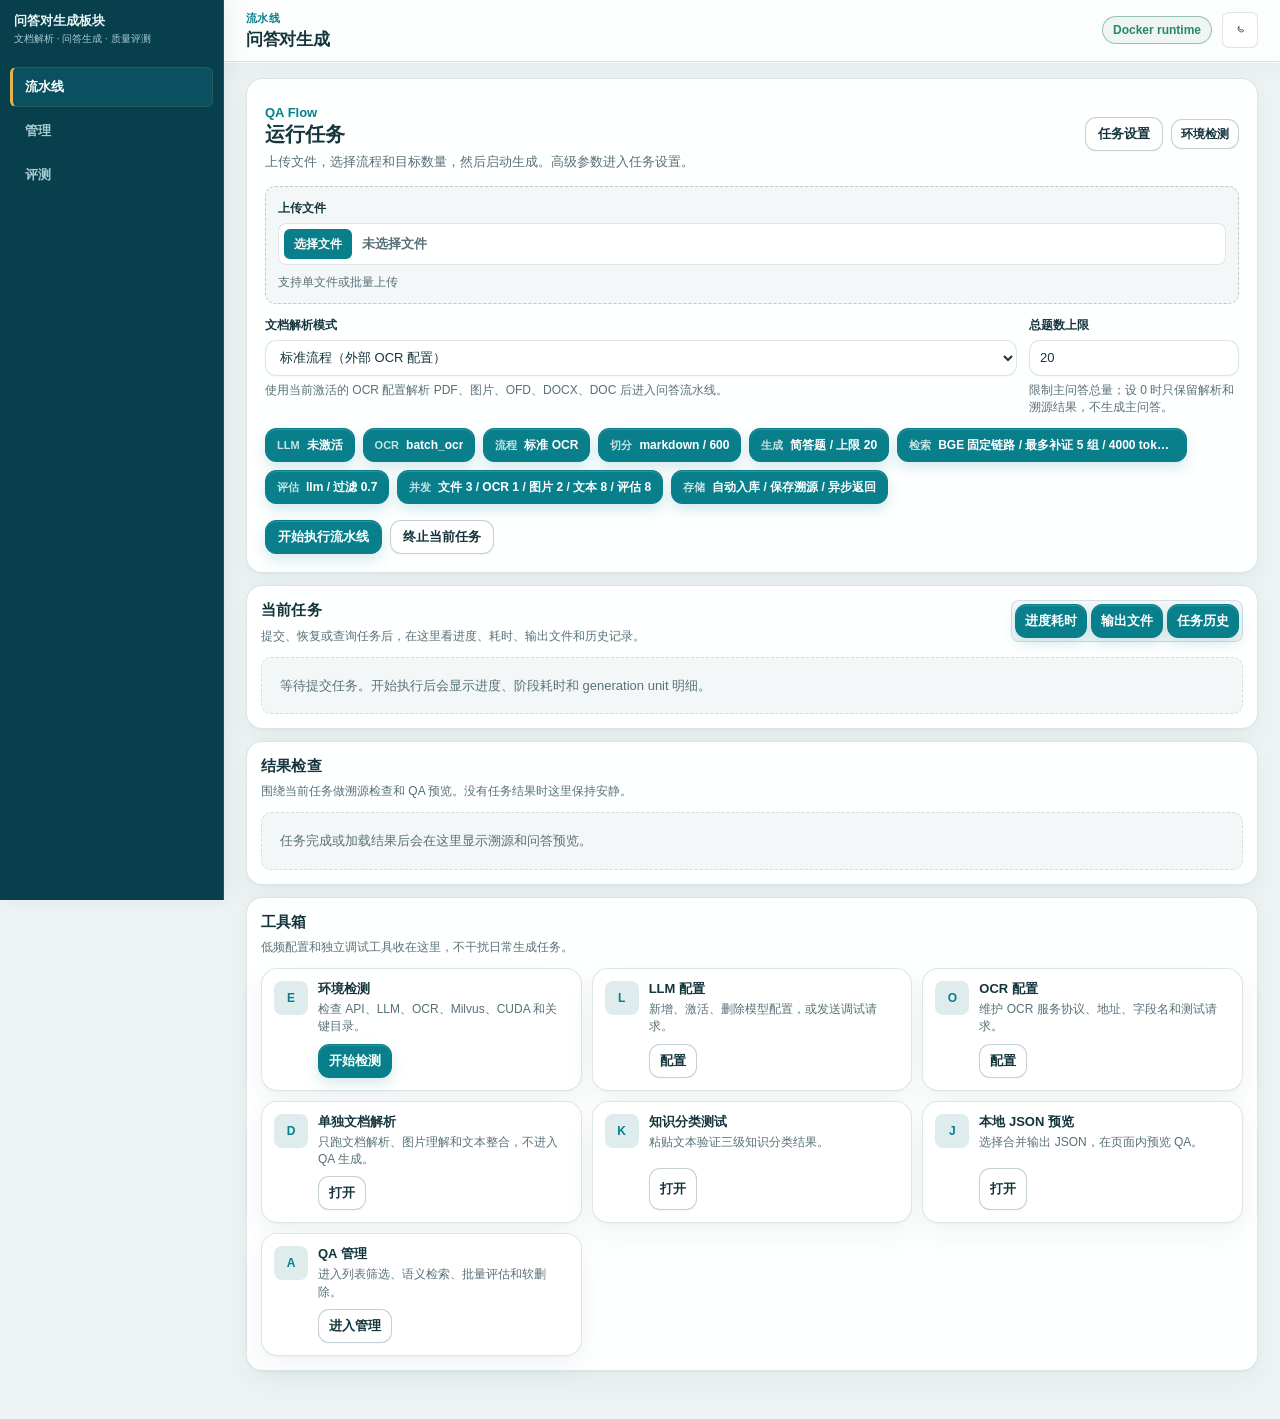
==== commit 706e3a63: "fix(ui): remove external branding" ====
--- a/static/index.html
+++ b/static/index.html
@@ -3,24 +3,57 @@
   <head>
     <meta charset="utf-8" />
     <meta name="viewport" content="width=device-width, initial-scale=1" />
+    <meta name="qa-ui-build" content="2026-08-21-1" />
     <title>QA 处理与浏览</title>
-    <link rel="icon" type="image/png" href="./59e73d111ceb75d7cefaa8ec07f9fb07.png" />
+    <link rel="icon" type="image/svg+xml" href="./qa-flow-mark.svg?v=2026-08-21-1" />
     <link rel="preconnect" href="https://fonts.googleapis.com" />
     <link rel="preconnect" href="https://fonts.gstatic.com" crossorigin />
     <link
       href="https://fonts.googleapis.com/css2?family=Fira+Code:wght@400;500;600&family=Fira+Sans:wght@300;400;500;600;700&display=swap"
       rel="stylesheet"
     />
-    <link rel="stylesheet" href="./styles.css?v=2026-08-15-1" />
+    <link rel="stylesheet" href="./styles.css?v=2026-08-21-1" />
+    <style>
+      /* Do not expose the pre-workbench DOM while the current bundle boots. */
+      html.qa-ui-booting body > header,
+      html.qa-ui-booting body > main,
+      html.qa-ui-booting body > .drawer-overlay,
+      html.qa-ui-booting body > aside,
+      html.qa-ui-boot-failed body > header,
+      html.qa-ui-boot-failed body > main,
+      html.qa-ui-boot-failed body > .drawer-overlay,
+      html.qa-ui-boot-failed body > aside {
+        visibility: hidden;
+      }
+      html.qa-ui-booting body::before,
+      html.qa-ui-boot-failed body::before {
+        position: fixed;
+        inset: 0;
+        z-index: 9999;
+        display: grid;
+        place-items: center;
+        padding: 24px;
+        color: #f4f0e8;
+        background: #10151d;
+        font: 500 15px/1.6 system-ui, sans-serif;
+        text-align: center;
+      }
+      html.qa-ui-booting body::before {
+        content: "正在加载新版 QA Flow 界面…";
+      }
+      html.qa-ui-boot-failed body::before {
+        content: "新版 QA Flow 界面未加载完成，请刷新页面；如果持续出现，请检查 VPN 代理缓存。";
+      }
+    </style>
+    <script>
+      document.documentElement.classList.add('qa-ui-booting');
+    </script>
   </head>
   <body class="app-shell qa-workbench-redesign">
     <a class="skip-link" href="#main">跳到内容</a>
     <header>
       <div class="header-row">
         <div class="app-brand" aria-label="问答对生成板块">
-          <div class="app-brand-logo">
-            <img src="./59e73d111ceb75d7cefaa8ec07f9fb07.png" alt="国家电网 State Grid" />
-          </div>
           <div class="app-brand-copy">
             <strong>问答对生成板块</strong>
             <span>文档解析 · 问答生成 · 质量评测</span>
@@ -29,9 +62,9 @@
         <h1 class="app-shell-page-title">问答对生成</h1>
         <div class="header-actions">
           <nav class="nav">
-            <a class="active" href="./index.html" aria-current="page">流水线</a>
-            <a href="./admin.html">管理</a>
-            <a href="./eval.html">评测</a>
+            <a class="active" href="./index.html?v=2026-08-21-1" aria-current="page">流水线</a>
+            <a href="./admin.html?v=2026-08-21-1">管理</a>
+            <a href="./eval.html?v=2026-08-21-1">评测</a>
           </nav>
           <button type="button" class="icon-btn" id="themeToggle" aria-label="切换主题" title="切换主题"></button>
         </div>
@@ -698,8 +731,8 @@
           </label>
           <label>
             <input type="checkbox" id="useCategoryPromptTemplates" checked />
-            启用分类模板提示词（use_category_prompt_templates）
-            <small>开启后按知识标签选择出题/答案模板；关闭后统一使用通用模板。</small>
+            启用分类场景画像（use_category_prompt_templates）
+            <small>开启后仅按知识标签补充 planner 的读者画像与关注点，不干预问题改写和答案提示词。</small>
           </label>
           <label>
             提示词语言（prompt_language）
@@ -1063,7 +1096,7 @@
           <code>is_active</code>、批量评估与过滤）。
         </p>
         <div class="actions-row">
-          <a class="button-link" href="./admin.html">打开管理视图</a>
+          <a class="button-link" href="./admin.html?v=2026-08-21-1">打开管理视图</a>
         </div>
       </section>
 
@@ -1146,80 +1179,18 @@
       </div>
     </aside>
 
-    <script src="./ui.js?v=2026-08-15-1"></script>
-    <script src="./app_runtime.js?v=2026-08-15-1"></script>
-    <script src="./app_config.js?v=2026-06-25-1"></script>
-    <script src="./app_render.js?v=2026-08-14-4"></script>
-    <script src="./app_query.js?v=2026-08-14-5"></script>
-    <script src="./app.js?v=2026-08-15-3"></script>
+    <script src="./ui.js?v=2026-08-21-1"></script>
+    <script src="./app_runtime.js?v=2026-08-21-1"></script>
+    <script src="./app_config.js?v=2026-08-21-1"></script>
+    <script src="./app_render.js?v=2026-08-21-1"></script>
+    <script src="./app_query.js?v=2026-08-21-1"></script>
+    <script src="./app.js?v=2026-08-21-1"></script>
     <script>
       (function () {
-        if (window.__QA_UI_APPJS_READY__) return;
-        const btn = document.getElementById('btnLlmDebug');
-        const output = document.getElementById('llmDebugOutput');
-        if (output) output.textContent = '提示：页面脚本未正确加载，已启用兜底测试逻辑。';
-        if (!btn) return;
-
-        function normalizeApiBaseUrl(value, fallbackOrigin) {
-          const v = String(value || '').trim();
-          const origin = String(fallbackOrigin || '').trim();
-          if (!v) return origin;
-          if (v.startsWith('http://') || v.startsWith('https://')) return v;
-          if (v.startsWith('//')) return `${window.location.protocol}${v}`;
-          if (/^[a-zA-Z][a-zA-Z0-9+.-]*:\/\//.test(v)) return v;
-          if (/^[^\/\s]+(:\d+)?$/.test(v)) {
-            const proto = (origin && origin.split('://')[0]) || window.location.protocol.replace(':', '');
-            return `${proto}://${v}`;
-          }
-          return origin;
-        }
-
-        async function fetchJson(url, options) {
-          const resp = await fetch(url, options);
-          const text = await resp.text();
-          let data = null;
-          try {
-            data = text ? JSON.parse(text) : null;
-          } catch (e) {
-            data = { raw: text };
-          }
-          if (!resp.ok) {
-            const detail = data && (data.detail || data.message || data.error);
-            throw new Error(detail || text || resp.statusText || `HTTP ${resp.status}`);
-          }
-          return data;
-        }
-
-        btn.addEventListener('click', async () => {
-          const browserOrigin = String(window.location.origin || '').replace(/\/+$/, '');
-          const pathname = String(window.location.pathname || '');
-          const match = pathname.match(/^(.*)\/ui(?:\/|$)/);
-          const origin = `${browserOrigin}${match ? String(match[1] || '') : ''}`.replace(/\/+$/, '');
-          const apiRaw = document.getElementById('apiBaseUrl')?.value || '';
-          const base = normalizeApiBaseUrl(apiRaw, origin).replace(/\/+$/, '');
-          const prompt = document.getElementById('llmDebugPrompt')?.value || '';
-          const systemPrompt = document.getElementById('llmDebugSystemPrompt')?.value || '';
-          const responseFormat = document.getElementById('llmDebugResponseFormat')?.value || 'json_object';
-          const timeoutSeconds = parseInt(document.getElementById('llmDebugTimeoutSeconds')?.value || '30', 10) || 30;
-          const maxTokens = parseInt(document.getElementById('llmDebugMaxTokens')?.value || '256', 10) || 256;
-          if (output) output.textContent = '测试中…';
-          try {
-            const data = await fetchJson(`${base}/llm-debug/chat`, {
-              method: 'POST',
-              headers: { 'Content-Type': 'application/json' },
-              body: JSON.stringify({
-                prompt,
-                system_prompt: systemPrompt,
-                response_format: responseFormat,
-                timeout_seconds: timeoutSeconds,
-                max_tokens: maxTokens,
-              }),
-            });
-            if (output) output.textContent = JSON.stringify(data, null, 2);
-          } catch (err) {
-            if (output) output.textContent = '测试失败：' + String(err);
-          }
-        });
+        const expected = document.querySelector('meta[name="qa-ui-build"]')?.content || '';
+        const ready = window.__QA_UI_APPJS_READY__ === true && window.__QA_UI_APPJS_VERSION__ === expected;
+        document.documentElement.classList.remove('qa-ui-booting');
+        document.documentElement.classList.toggle('qa-ui-boot-failed', !ready);
       })();
     </script>
   </body>
--- a/static/styles.css
+++ b/static/styles.css
@@ -5471,7 +5471,7 @@
   }
 }
 
-/* 2026-08-14 State Grid visual system and viewport-safe workbench shell. */
+/* 2026-08-14 QA Flow visual system and viewport-safe workbench shell. */
 :root {
   --bg: #f2f6f6;
   --bg2: #edf3f3;
@@ -5624,24 +5624,6 @@
   padding: 0 2px;
 }
 
-.app-brand-logo {
-  display: flex;
-  align-items: center;
-  justify-content: center;
-  height: 62px;
-  padding: 7px 10px;
-  overflow: hidden;
-  border-radius: 4px;
-  background: #ffffff;
-}
-
-.app-brand-logo img {
-  display: block;
-  width: 100%;
-  height: 100%;
-  object-fit: contain;
-}
-
 .app-brand-copy {
   display: grid;
   gap: 2px;
@@ -5931,14 +5913,8 @@
   }
 
   .app-brand {
-    grid-template-columns: 76px minmax(0, 1fr);
     align-items: center;
-    gap: 10px;
-  }
-
-  .app-brand-logo {
-    height: 40px;
-    padding: 4px 6px;
+    gap: 0;
   }
 
   .app-brand-copy span {
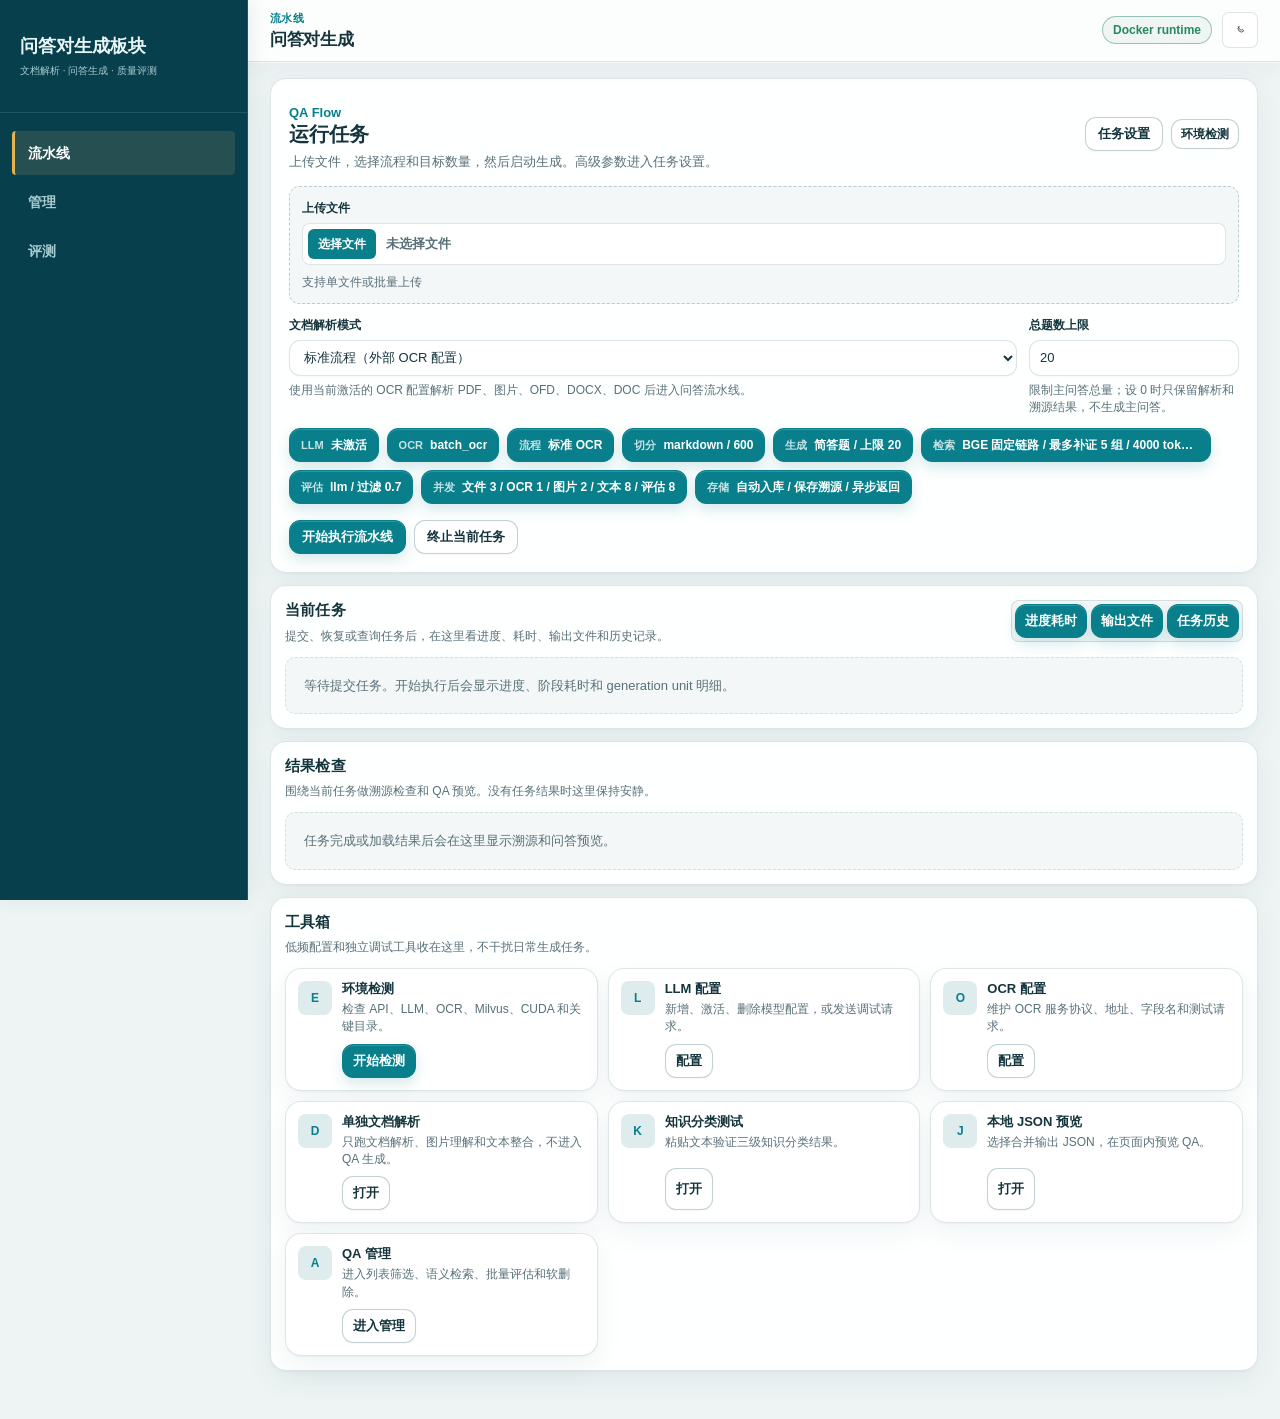
==== commit b6a61488: "fix(ui): align sidebar scale" ====
--- a/static/index.html
+++ b/static/index.html
@@ -3,16 +3,16 @@
   <head>
     <meta charset="utf-8" />
     <meta name="viewport" content="width=device-width, initial-scale=1" />
-    <meta name="qa-ui-build" content="2026-08-21-1" />
+    <meta name="qa-ui-build" content="2026-08-21-2" />
     <title>QA 处理与浏览</title>
-    <link rel="icon" type="image/svg+xml" href="./qa-flow-mark.svg?v=2026-08-21-1" />
+    <link rel="icon" type="image/svg+xml" href="./qa-flow-mark.svg?v=2026-08-21-2" />
     <link rel="preconnect" href="https://fonts.googleapis.com" />
     <link rel="preconnect" href="https://fonts.gstatic.com" crossorigin />
     <link
       href="https://fonts.googleapis.com/css2?family=Fira+Code:wght@400;500;600&family=Fira+Sans:wght@300;400;500;600;700&display=swap"
       rel="stylesheet"
     />
-    <link rel="stylesheet" href="./styles.css?v=2026-08-21-1" />
+    <link rel="stylesheet" href="./styles.css?v=2026-08-21-2" />
     <style>
       /* Do not expose the pre-workbench DOM while the current bundle boots. */
       html.qa-ui-booting body > header,
@@ -62,9 +62,9 @@
         <h1 class="app-shell-page-title">问答对生成</h1>
         <div class="header-actions">
           <nav class="nav">
-            <a class="active" href="./index.html?v=2026-08-21-1" aria-current="page">流水线</a>
-            <a href="./admin.html?v=2026-08-21-1">管理</a>
-            <a href="./eval.html?v=2026-08-21-1">评测</a>
+            <a class="active" href="./index.html?v=2026-08-21-2" aria-current="page">流水线</a>
+            <a href="./admin.html?v=2026-08-21-2">管理</a>
+            <a href="./eval.html?v=2026-08-21-2">评测</a>
           </nav>
           <button type="button" class="icon-btn" id="themeToggle" aria-label="切换主题" title="切换主题"></button>
         </div>
@@ -1096,7 +1096,7 @@
           <code>is_active</code>、批量评估与过滤）。
         </p>
         <div class="actions-row">
-          <a class="button-link" href="./admin.html?v=2026-08-21-1">打开管理视图</a>
+          <a class="button-link" href="./admin.html?v=2026-08-21-2">打开管理视图</a>
         </div>
       </section>
 
@@ -1179,12 +1179,12 @@
       </div>
     </aside>
 
-    <script src="./ui.js?v=2026-08-21-1"></script>
-    <script src="./app_runtime.js?v=2026-08-21-1"></script>
-    <script src="./app_config.js?v=2026-08-21-1"></script>
-    <script src="./app_render.js?v=2026-08-21-1"></script>
-    <script src="./app_query.js?v=2026-08-21-1"></script>
-    <script src="./app.js?v=2026-08-21-1"></script>
+    <script src="./ui.js?v=2026-08-21-2"></script>
+    <script src="./app_runtime.js?v=2026-08-21-2"></script>
+    <script src="./app_config.js?v=2026-08-21-2"></script>
+    <script src="./app_render.js?v=2026-08-21-2"></script>
+    <script src="./app_query.js?v=2026-08-21-2"></script>
+    <script src="./app.js?v=2026-08-21-2"></script>
     <script>
       (function () {
         const expected = document.querySelector('meta[name="qa-ui-build"]')?.content || '';
--- a/static/styles.css
+++ b/static/styles.css
@@ -1,5 +1,6 @@
 /* apiuse UI - data-dense dashboard console (light/dark) */
 :root {
+  --sidebar-width: 248px;
   --bg: #f7f8fb;
   --bg2: #edf1f7;
   --surface: rgba(255, 255, 255, 0.94);
@@ -4172,7 +4173,7 @@
 }
 
 body.qa-workbench-redesign.app-shell > header {
-  width: 224px;
+  width: var(--sidebar-width);
   padding: 16px 10px;
 }
 
@@ -4185,8 +4186,8 @@
 
 body.qa-workbench-redesign.app-shell main,
 body.qa-workbench-redesign .app-workbar {
-  margin-left: 224px;
-  width: calc(100% - 224px);
+  margin-left: var(--sidebar-width);
+  width: calc(100% - var(--sidebar-width));
   box-sizing: border-box;
 }
 
@@ -5594,10 +5595,10 @@
   inset: 0 auto 0 0;
   z-index: 50;
   display: block;
-  width: 224px;
+  width: var(--sidebar-width);
   height: 100dvh;
   max-height: 100dvh;
-  padding: 12px 10px;
+  padding: 0;
   overflow-x: hidden;
   overflow-y: auto;
   overscroll-behavior: contain;
@@ -5610,7 +5611,7 @@
 
 body.app-shell .header-row,
 body.qa-workbench-redesign.app-shell .header-row {
-  min-height: calc(100dvh - 24px);
+  min-height: 100dvh;
   display: flex;
   flex-direction: column;
   align-items: stretch;
@@ -5619,28 +5620,33 @@
 }
 
 .app-brand {
-  display: grid;
-  gap: 8px;
-  padding: 0 2px;
+  min-height: 112px;
+  display: flex;
+  flex-direction: column;
+  align-items: stretch;
+  justify-content: center;
+  gap: 0;
+  padding: 24px 20px;
 }
 
 .app-brand-copy {
   display: grid;
-  gap: 2px;
-  padding: 0 2px;
+  gap: 0;
+  padding: 0;
 }
 
 .app-brand-copy strong {
   color: var(--sidebar-text);
-  font-size: 13px;
-  font-weight: 700;
+  font-size: 18px;
+  font-weight: 760;
   line-height: 1.35;
 }
 
 .app-brand-copy span {
+  margin-top: 6px;
   color: var(--sidebar-muted);
   font-size: 10px;
-  line-height: 1.35;
+  line-height: 1.45;
   white-space: nowrap;
 }
 
@@ -5654,8 +5660,8 @@
   flex: 1;
   flex-direction: column;
   align-items: stretch;
-  gap: 14px;
-  margin-top: 22px;
+  gap: 0;
+  margin-top: 0;
 }
 
 body.app-shell .nav,
@@ -5663,20 +5669,22 @@
   display: flex;
   flex-direction: column;
   align-items: stretch;
-  gap: 4px;
+  gap: 5px;
+  padding: 18px 12px;
+  border-top: 1px solid rgba(231, 243, 243, 0.12);
 }
 
 body.app-shell .nav a,
 body.qa-workbench-redesign.app-shell .nav a {
   display: flex;
   align-items: center;
-  min-height: 40px;
-  padding: 8px 12px;
-  border: 1px solid transparent;
+  min-height: 44px;
+  padding: 0 13px;
+  border: 0;
   border-left: 3px solid transparent;
-  border-radius: 6px;
+  border-radius: 4px;
   color: var(--sidebar-muted);
-  font-size: 13px;
+  font-size: 14px;
   font-weight: 600;
   opacity: 1;
 }
@@ -5690,9 +5698,8 @@
 
 body.app-shell .nav a.active,
 body.qa-workbench-redesign.app-shell .nav a.active {
-  border-color: rgba(226, 179, 78, 0.14);
   border-left-color: var(--brand-gold);
-  background: var(--sidebar-surface);
+  background: rgba(240, 185, 106, 0.13);
   color: #ffffff;
 }
 
@@ -5700,6 +5707,9 @@
 body.qa-workbench-redesign.app-shell .header-actions > .icon-btn {
   align-self: flex-start;
   margin-top: auto;
+  margin-right: 14px;
+  margin-bottom: 14px;
+  margin-left: 14px;
   border-color: rgba(231, 243, 243, 0.18);
   background: transparent;
   color: var(--sidebar-muted);
@@ -5714,9 +5724,9 @@
 body.app-shell main,
 body.qa-workbench-redesign.app-shell main,
 body.qa-workbench-redesign .app-workbar {
-  width: calc(100% - 224px);
+  width: calc(100% - var(--sidebar-width));
   max-width: none;
-  margin-left: 224px;
+  margin-left: var(--sidebar-width);
   box-sizing: border-box;
 }
 
@@ -5913,11 +5923,18 @@
   }
 
   .app-brand {
+    min-height: 0;
     align-items: center;
     gap: 0;
+    padding: 0 2px;
+  }
+
+  .app-brand-copy strong {
+    font-size: 14px;
   }
 
   .app-brand-copy span {
+    margin-top: 2px;
     white-space: normal;
   }
 
@@ -5935,6 +5952,8 @@
     flex: 1;
     flex-direction: row;
     overflow-x: auto;
+    padding: 0;
+    border-top: 0;
   }
 
   body.app-shell .nav a,
@@ -5947,7 +5966,7 @@
   body.app-shell .header-actions > .icon-btn,
   body.qa-workbench-redesign.app-shell .header-actions > .icon-btn {
     align-self: center;
-    margin-top: 0;
+    margin: 0;
   }
 
   body.app-shell main,
@@ -6429,7 +6448,7 @@
 body.qa-workbench-redesign > header {
   position: fixed;
   inset: 0 auto 0 0;
-  width: 224px;
+  width: var(--sidebar-width);
   height: 100dvh;
   max-height: 100dvh;
   overflow-y: auto;
@@ -6442,7 +6461,7 @@
 body.qa-workbench-redesign.app-shell > header {
   position: fixed;
   inset: 0 auto 0 0;
-  width: 224px;
+  width: var(--sidebar-width);
   height: 100dvh;
   max-height: 100dvh;
   overflow-x: hidden;
@@ -6455,9 +6474,9 @@
 body.qa-workbench-redesign.app-shell main,
 body.app-shell .app-workbar,
 body.qa-workbench-redesign .app-workbar {
-  width: calc(100% - 224px);
+  width: calc(100% - var(--sidebar-width));
   max-width: none;
-  margin-left: 224px;
+  margin-left: var(--sidebar-width);
   box-sizing: border-box;
 }
 
@@ -6653,7 +6672,7 @@
   body.qa-workbench-redesign.app-shell > header {
     position: fixed;
     inset: 0 auto 0 0;
-    width: 224px;
+    width: var(--sidebar-width);
     height: 100dvh;
     max-height: 100dvh;
     border-right: 1px solid rgba(231, 243, 243, 0.12);
@@ -6662,7 +6681,7 @@
 
   body.app-shell .header-row,
   body.qa-workbench-redesign.app-shell .header-row {
-    min-height: calc(100dvh - 24px);
+    min-height: 100dvh;
     flex-direction: column;
     align-items: stretch;
   }
@@ -6671,7 +6690,7 @@
   body.qa-workbench-redesign.app-shell .header-actions {
     flex-direction: column;
     align-items: stretch;
-    margin-top: 22px;
+    margin-top: 0;
   }
 
   body.app-shell .nav,
